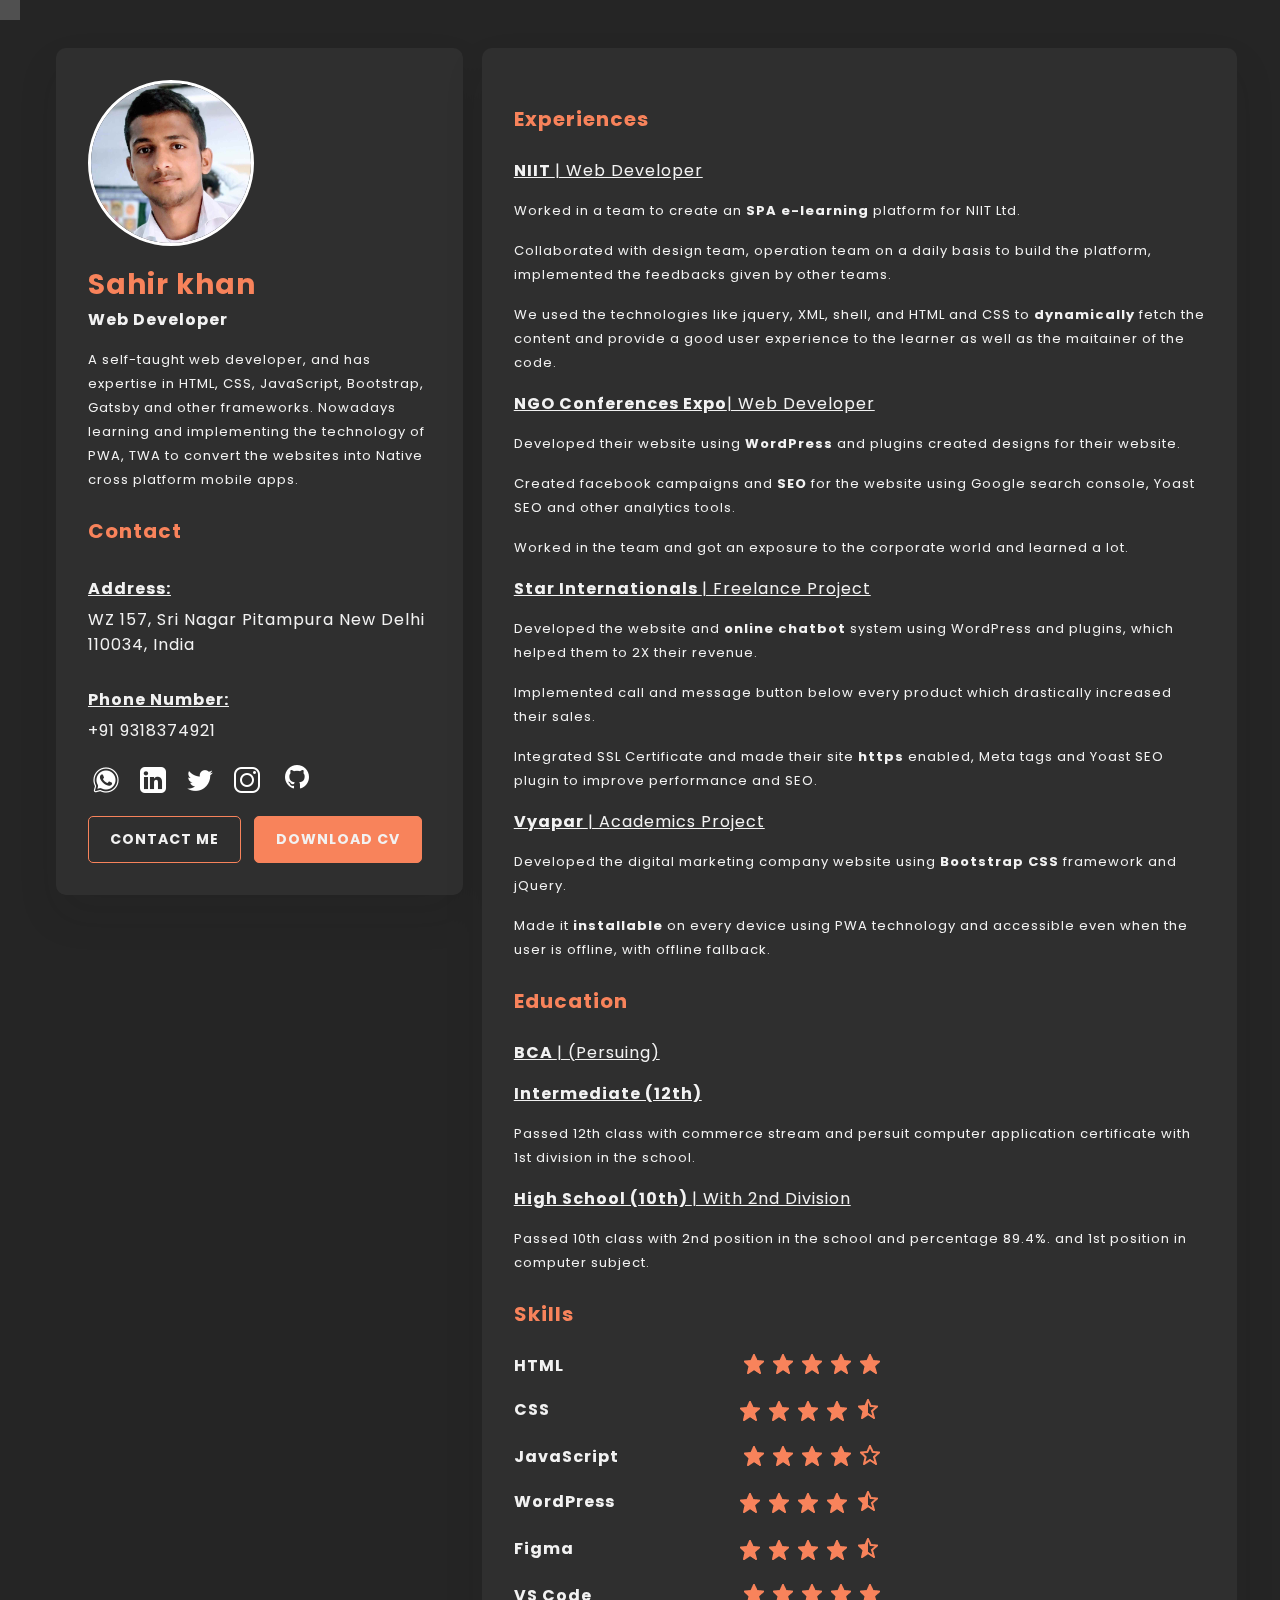
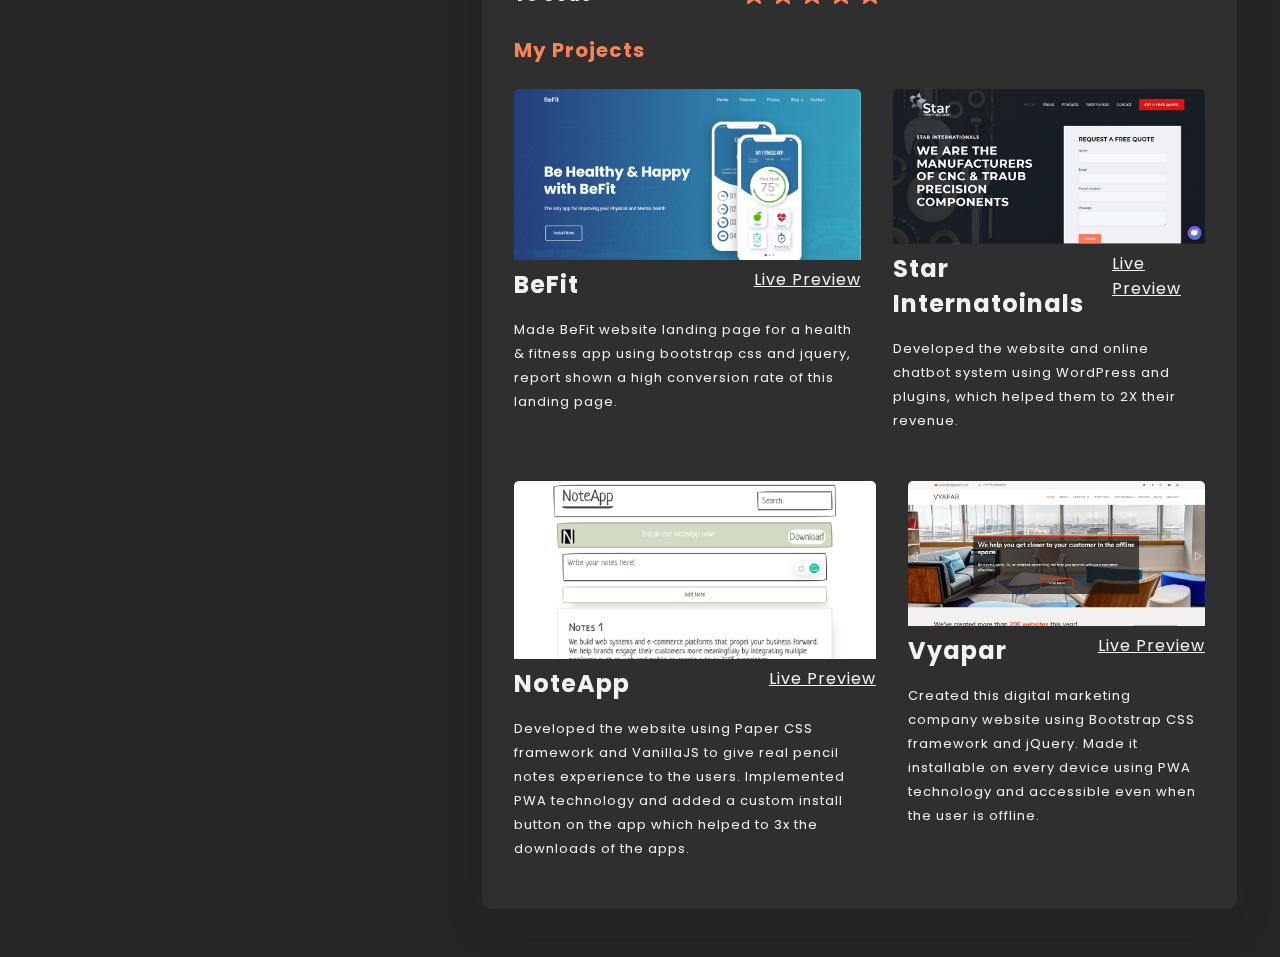
==== index.html @ 6a0be582 "Update index.html" ====
<!DOCTYPE html>
<html lang="en">
  <head>
    <title>Sahir | Portfolio</title>
    <meta
      name="viewport"
      content="width=device-width, height=device-height, initial-scale=1.0, maximum-scale=1.0"
    />
    <meta name="title" content="Sahir khan | Web Developer" />
    <meta
      name="description"
      content="I have experience in developing functional web application using JavaScript/jquery, XML, HTML, CSS. I wish to grow other businesses through my coding and organizational skills."
    />
    <link
      rel="shortcut icon"
      href="./asset/sahir_fdM_icon.ico"
      type="image/x-icon"
    />
    <link
      rel="apple-touch-icon"
      href="./asset/AppIcon.appiconset/180.png"
      type="image/x-icon"
    />

    <link rel="manifest" href="manifest.json"></link>
    <meta name="theme-color" content="#252525">

    

    <!--     <link rel="stylesheet" href="./asset/style.css" /> -->
    <style>
      @import url("https://fonts.googleapis.com/css2?family=Poppins:ital,wght@0,400;0,700;1,200&display=swap");
      * {
        margin: 0;
        padding: 0;
        color: #f2f2f2;
        font-family: "Poppins", sans-serif;
        letter-spacing: 1px;

        /* overflow-x: hidden; */
        /* color: white; */
      }

      @media only screen and (min-width: 1200px) {
        .container {
          width: 1200px;
          margin: auto;
        }
      }

      @media only screen and (max-width: 1000px) {
        .container {
          display: flex !important;
          flex-direction: column;
          padding: 2rem 1rem !important;
        }
        .Position {
          margin-bottom: 1rem;
          display: block;
          width: 100% !important;
          padding: 0px !important;
        }

        .skillIcon {
          margin: 0px !important;
        }

        .projects {
          flex-direction: column !important;
        }
        .card2 {
          margin: 2rem 0rem 0rem 0rem !important;
        }
      }
      @media only screen and (max-width: 500px) {
        .btn {
          width: 100%;
        }
      }

      body {
        background-color: #252525;
      }
      .container {
        display: flex;
        padding: 3rem 2.9rem;
      }
      .rounded-circle {
        width: 10rem;
        border-radius: 50%;
        border: 3px solid white;
      }

      .Box {
        border-radius: 10px;
        padding: 32px;
        background-color: #333333bd;
        box-shadow: 0px 20px 40px rgba(30, 30, 30, 0.1);
      }

      .Position {
        padding: 0rem 0.6rem;
      }

      .firstContianer {
        width: 35%;
      }

      .secondContainer {
        width: 65%;
      }

      .heading {
        font-size: 28px;
        font-weight: 700;
        line-height: 4rem;
        color: #f8835b;
        margin-bottom: -10px;
      }

      .subHead {
        font-size: 16px;
        margin: 30px 0px 6px 0px;
        text-decoration: underline;
      }

      .para {
        font-size: 13px;
        margin: 1rem 0rem;
        line-height: 24px;
      }

      .subHead1 {
        font-size: 20px;
        color: #f8835b;
        margin: 1.5rem 0rem;
      }
      .socialIcons {
        margin: 13px 6px 6px 0px;
        padding: 5px;
        border-radius: 5px;
        transition: background-color 0.15s ease-in-out;
      }
      .socialIcons:hover {
        background-color: #f8835b;
      }
      .btn {
        cursor: pointer;
        padding: 12px 21px 12px 21px;
        background-color: #f8835b;
        border-radius: 5px;
        border: 1px solid #f8835b;
        font-size: 14px;
        font-weight: 700;
        margin-right: 8px;
        /* width: 100%; */
        margin-top: 5px;
        transition: background-color 0.15s ease-in-out;
      }
      .btn:hover {
        background-color: transparent;
      }

      .iconSet {
        text-align: center !important;
        display: flex !important;
        justify-content: space-between !important;
        margin: 16px 0px;
        font-size: 16px;
      }
      .skillIcon {
        margin-right: 20rem;
      }
      .skillIcon img {
        margin-right: 5px;
      }
      .projects {
        display: flex;
      }

      .card img {
        width: 100%;
        border-top-left-radius: 5px;
        border-top-right-radius: 5px;
      }

      .card2 {
        margin: 0rem 0rem 2rem 2rem;
      }

      .card-heading {
        display: flex;
        justify-content: space-between;
      }
      .show-more {
        display: flex;
        justify-content: center;
      }

      /* animation */

      @-webkit-keyframes slide-in-top {
        0% {
          -webkit-transform: translateY(-1000px);
          transform: translateY(-1000px);
          opacity: 0;
        }
        100% {
          -webkit-transform: translateY(0);
          transform: translateY(0);
          opacity: 1;
        }
      }
      @keyframes slide-in-top {
        0% {
          -webkit-transform: translateY(-1000px);
          transform: translateY(-1000px);
          opacity: 0;
        }
        100% {
          -webkit-transform: translateY(0);
          transform: translateY(0);
          opacity: 1;
        }
      }
      .slide-in-top {
        -webkit-animation: slide-in-top 0.8s
          cubic-bezier(0.25, 0.46, 0.45, 0.94) both;
        animation: slide-in-top 2s cubic-bezier(0.25, 0.46, 0.45, 0.94) both;
      }

      @-webkit-keyframes slide-in-bottom {
        0% {
          -webkit-transform: translateY(1000px);
          transform: translateY(1000px);
          opacity: 0;
        }
        100% {
          -webkit-transform: translateY(0);
          transform: translateY(0);
          opacity: 1;
        }
      }
      @keyframes slide-in-bottom {
        0% {
          -webkit-transform: translateY(1000px);
          transform: translateY(1000px);
          opacity: 0;
        }
        100% {
          -webkit-transform: translateY(0);
          transform: translateY(0);
          opacity: 1;
        }
      }

      .slide-in-bottom {
        -webkit-animation: slide-in-bottom 0.8s
          cubic-bezier(0.25, 0.46, 0.45, 0.94) both;
        animation: slide-in-bottom 2s cubic-bezier(0.25, 0.46, 0.45, 0.94)
          both;
      }


      /* background animation  */
      @keyframes animate {
    0%{
        transform: translateY(0) rotate(0deg);
        opacity: 1;
        border-radius: 0;
    }
    100%{
        transform: translateY(-1000px) rotate(720deg);
        opacity: 0;
        border-radius: 50%;
    }
}

.background {
    position: fixed;
    width: 100vw;
    height: 100vh;
    top: 0;
    left: 0;
    margin: 0;
    padding: 0;
    background: #252525;
    overflow: hidden;
    z-index: -1;
}
.background li {
    position: absolute;
    display: block;
    list-style: none;
    width: 20px;
    height: 20px;
    background: rgba(255, 255, 255, 0.2);
    animation: animate 18s linear infinite;
}




.background li:nth-child(0) {
    left: 23%;
    width: 216px;
    height: 216px;
    bottom: -216px;
    animation-delay: 1s;
}
.background li:nth-child(1) {
    left: 54%;
    width: 234px;
    height: 234px;
    bottom: -234px;
    animation-delay: 2s;
}
.background li:nth-child(2) {
    left: 75%;
    width: 248px;
    height: 248px;
    bottom: -248px;
    animation-delay: 6s;
}
.background li:nth-child(3) {
    left: 52%;
    width: 239px;
    height: 239px;
    bottom: -239px;
    animation-delay: 14s;
}
.background li:nth-child(4) {
    left: 22%;
    width: 259px;
    height: 259px;
    bottom: -259px;
    animation-delay: 19s;
}
.background li:nth-child(5) {
    left: 73%;
    width: 212px;
    height: 212px;
    bottom: -212px;
    animation-delay: 2s;
}
.background li:nth-child(6) {
    left: 34%;
    width: 218px;
    height: 218px;
    bottom: -218px;
    animation-delay: 15s;
}
.background li:nth-child(7) {
    left: 56%;
    width: 217px;
    height: 217px;
    bottom: -217px;
    animation-delay: 5s;
}
    </style>
  </head>
  <body>
    <div class="container">
      <div class="slide-in-top firstContianer Position">
        <div class="firstBox Box">
          <img alt="image" class="rounded-circle" src="./asset/sahir.jpg" />
          <h1 class="heading">Sahir khan</h1>
          <h3 style="margin-top: 0; text-decoration: none;" class="subHead">Web Developer</h3>
          <p class="para">
            A self-taught web developer, and has expertise in HTML, CSS,
            JavaScript, Bootstrap, Gatsby and other frameworks. Nowadays
            learning and implementing the technology of PWA, TWA to convert the
            websites into Native cross platform mobile apps.
          </p>
          <h2 class="subHead1">Contact</h2>
          <h3 class="subHead">Address:</h3>

          <p>WZ 157, Sri Nagar Pitampura New Delhi 110034, India</p>
          <h3 class="subHead">Phone Number:</h3>
          <p>+91 9318374921</p>
          <a rel="noopener" href="https://wa.me/+919318374921"
            ><img
              class="socialIcons"
              src="./asset/icons/whatsapp.png"
              alt="whatsapp"
          /></a>
          <a
            rel="noopener"
            target="_blank"
            href="https://www.linkedin.com/in/sahir-khan-8b38aa193/"
            ><img
              class="socialIcons"
              src="./asset/icons/linkedin.png"
              alt="linkedin"
          /></a>
          <a
            rel="noopener"
            target="_blank"
            href="https://twitter.com/sahirskd321"
            ><img
              class="socialIcons"
              src="./asset/icons/twitter.png"
              alt="twitter"
          /></a>
          <a
            rel="noopener"
            target="_blank"
            href="https://www.instagram.com/sahirskd/"
            ><img
              class="socialIcons"
              src="./asset/icons/instagram.png"
              alt="instagram"
          /></a>
          <a rel="noopener" target="_blank" href="https://github.com/sahirskd"
            ><img
              class="socialIcons"
              src="./asset/icons/github (1).png"
              alt="github"
          /></a>

          <div class="buttons">
            <a href="tel:+919318374921"
              ><button style="background-color: transparent" class="btn">
                CONTACT ME
              </button></a
            >
            <a target="_blank" href="./asset/resume.html"
              ><button class="btn">DOWNLOAD CV</button></a
            >
          </div>
        </div>
      </div>

      <div class="slide-in-bottom secondContainer Position">
        <div class="secondBox Box">
          <h2 class="subHead1">Experiences</h2>
          <span class="subHead"><b>NIIT </b>| Web Developer</span>
          <p class="para">
            Worked in a team to create an <b> SPA e-learning</b>
            platform for NIIT Ltd.
          </p>
          <p class="para">
            Collaborated with design team, operation team on a daily basis to
            build the platform, implemented the feedbacks given by other teams.
          </p>
          <p class="para">
            We used the technologies like jquery, XML, shell, and HTML and CSS
            to <b>dynamically</b> fetch the content and provide a good user
            experience to the learner as well as the maitainer of the code.
          </p>
          <span class="subHead"
            ><b>NGO Conferences Expo</b>| Web Developer</span
          >
          <p class="para">
            Developed their website using <b>WordPress</b> and plugins created
            designs for their website.
          </p>
          <p class="para">
            Created facebook campaigns and <b>SEO</b> for the website using
            Google search console, Yoast SEO and other analytics tools.
          </p>
          <p class="para">
            Worked in the team and got an exposure to the corporate world and
            learned a lot.
          </p>
          <span class="subHead"
            ><b>Star Internationals </b>| Freelance Project</span
          >
          <p class="para">
            Developed the website and <b>online chatbot</b> system using
            WordPress and plugins, which helped them to 2X their revenue.
          </p>
          <p class="para">
            Implemented call and message button below every product which
            drastically increased their sales.
          </p>
          <p class="para">
            Integrated SSL Certificate and made their site
            <b>https</b> enabled, Meta tags and Yoast SEO plugin to improve
            performance and SEO.
          </p>
          <span class="subHead"><b>Vyapar </b>| Academics Project</span>
          <p class="para">
            Developed the digital marketing company website using
            <b>Bootstrap CSS</b> framework and jQuery.
          </p>
          <p class="para">
            Made it <b>installable</b> on every device using PWA technology and
            accessible even when the user is offline, with offline fallback.
          </p>
          <h2 class="subHead1">Education</h2>
          <span class="subHead"><b>BCA </b>| (Persuing)</span>
          <p class="para"></p>
          <span class="subHead"><b>Intermediate (12th) </b></span>
          <p class="para">
            Passed 12th class with commerce stream and persuit computer
            application certificate with 1st division in the school.
          </p>
          <span class="subHead"
            ><b>High School (10th) </b>| With 2nd Division</span
          >
          <p class="para">
            Passed 10th class with 2nd position in the school and percentage
            89.4%. and 1st position in computer subject.
          </p>
          <h2 class="subHead1">Skills</h2>
          <h3 class="iconSet">
            HTML
            <div class="skillIcon">
              <img src="./asset/bx_bxs-star-half 1.png" alt="" />
              <img src="./asset/bx_bxs-star-half 1.png" alt="" />
              <img src="./asset/bx_bxs-star-half 1.png" alt="" />
              <img src="./asset/bx_bxs-star-half 1.png" alt="" />
              <img src="./asset/bx_bxs-star-half 1.png" alt="" />
            </div>
          </h3>
          <h3 class="iconSet">
            CSS
            <div class="skillIcon">
              <img src="./asset/bx_bxs-star-half 1.png" alt="" />
              <img src="./asset/bx_bxs-star-half 1.png" alt="" />
              <img src="./asset/bx_bxs-star-half 1.png" alt="" />
              <img src="./asset/bx_bxs-star-half 1.png" alt="" />
              <img src="./asset/bx_bxs-star-half.png" alt="" />
            </div>
          </h3>
          <h3 class="iconSet">
            JavaScript
            <div class="skillIcon">
              <img src="./asset/bx_bxs-star-half 1.png" alt="" />
              <img src="./asset/bx_bxs-star-half 1.png" alt="" />
              <img src="./asset/bx_bxs-star-half 1.png" alt="" />
              <img src="./asset/bx_bxs-star-half 1.png" alt="" />
              <img src="./asset/bx_bxs-star-half 2.png" alt="" />
            </div>
          </h3>
          <h3 class="iconSet">
            WordPress
            <div class="skillIcon">
              <img src="./asset/bx_bxs-star-half 1.png" alt="" />
              <img src="./asset/bx_bxs-star-half 1.png" alt="" />
              <img src="./asset/bx_bxs-star-half 1.png" alt="" />
              <img src="./asset/bx_bxs-star-half 1.png" alt="" />
              <img src="./asset/bx_bxs-star-half.png" alt="" />
            </div>
          </h3>
          <h3 class="iconSet">
            Figma
            <div class="skillIcon">
              <img src="./asset/bx_bxs-star-half 1.png" alt="" />
              <img src="./asset/bx_bxs-star-half 1.png" alt="" />
              <img src="./asset/bx_bxs-star-half 1.png" alt="" />
              <img src="./asset/bx_bxs-star-half 1.png" alt="" />
              <img src="./asset/bx_bxs-star-half.png" alt="" />
            </div>
          </h3>
          <h3 class="iconSet">
            VS Code
            <div class="skillIcon">
              <img src="./asset/bx_bxs-star-half 1.png" alt="" />
              <img src="./asset/bx_bxs-star-half 1.png" alt="" />
              <img src="./asset/bx_bxs-star-half 1.png" alt="" />
              <img src="./asset/bx_bxs-star-half 1.png" alt="" />
              <img src="./asset/bx_bxs-star-half 1.png" alt="" />
            </div>
          </h3>
          <!-- div for the projects section -->
          <div class="projects-heading">
            <h2 class="subHead1">My Projects</h2>
          </div>
          <div class="projects">
            <div class="card">
              <img src="./asset/Screenshot (12).png" alt="" />
              <div class="card-heading">
                <h2>BeFit</h2>
                <a
                  href="https://if6qh3stu0ojvrj82mpxow-on.drv.tw/www.sahirskd.cf/Befit/"
                  >Live Preview</a
                >
              </div>
              <p class="para">
                Made BeFit website landing page for a health & fitness app using
                bootstrap css and jquery, report shown a high conversion rate of
                this landing page.
              </p>
            </div>
            <div class="card card2">
              <img src="./asset/Screenshot (13).png" alt="" />
              <div class="card-heading">
                <h2>Star Internatoinals</h2>
                <a href="https://starinternationals.in/">Live Preview</a>
              </div>
              <p class="para">
                Developed the website and online chatbot system using WordPress
                and plugins, which helped them to 2X their revenue.
              </p>
            </div>
          </div>

          <div class="projects">
            <div class="card">
              <img src="./asset/Screenshot (14).png" alt="" />
              <div class="card-heading">
                <h2>NoteApp</h2>
                <a href="https://sahirskd1.netlify.app/">Live Preview</a>
              </div>
              <p class="para">
                Developed the website using Paper CSS framework and VanillaJS to
                give real pencil notes experience to the users. Implemented PWA
                technology and added a custom install button on the app which
                helped to 3x the downloads of the apps.
              </p>
            </div>
            <div class="card card2">
              <img src="./asset/Screenshot (11).png" alt="" />
              <div class="card-heading">
                <h2>Vyapar</h2>
                <a href="https://vyapar.netlify.app/">Live Preview</a>
              </div>
              <p class="para">
                Created this digital marketing company website using Bootstrap
                CSS framework and jQuery. Made it installable on every device
                using PWA technology and accessible even when the user is
                offline.
              </p>
            </div>
          </div>
          <!-- <div class="show-more">
            <a href="./asset/resume.html"
              ><button
                style="background-color: transparent; padding: 12px 41px"
                class="btn"
              >
                VIEW MORE
              </button></a
            >
          </div> -->
          <!-- div for the projects section -->
        </div>
      </div>
    </div>

    <ul class="background">
      <li></li>
      <li></li>
      <li></li>
      <li></li>
      <li></li>
      <li></li>
      <li></li>
      <li></li>
   </ul>

    <script>
      
if ("serviceWorker" in navigator) {
    window.addEventListener("load", function() {
      navigator.serviceWorker
        .register("./sw.js")
        .then(res => console.log("service worker registered"))
        .catch(err => console.log("service worker not registered", err))
    })
  }
    </script>
  </body>
</html>
---- asset/style.css ----
@import url("https://fonts.googleapis.com/css2?family=Poppins:ital,wght@0,400;0,700;1,200&display=swap");
* {
  margin: 0;
  padding: 0;
  color: #f2f2f2;
  font-family: "Poppins", sans-serif;
  letter-spacing: 1px;

  /* overflow-x: hidden; */
  /* color: white; */
}

@media only screen and (min-width: 1200px) {
  .container {
    width: 1200px;
    margin: auto;
  }
}

@media only screen and (max-width: 1000px) {
  .container {
    display: flex !important;
    flex-direction: column;
    padding: 2rem 1rem !important;
  }
  .Position {
    margin-bottom: 1rem;
    display: block;
    width: 100% !important;
    padding: 0px !important;
  }

  .skillIcon {
    margin: 0px !important;
  }

  .projects {
    flex-direction: column !important;
  }
  .card2 {
    margin: 2rem 0rem 0rem 0rem !important;
  }
}
@media only screen and (max-width: 500px) {
  .btn {
    width: 100%;
  }
}

body {
  background-color: #252525;
}
.container {
  display: flex;
  padding: 3rem 2.9rem;
}
.rounded-circle {
  width: 10rem;
  border-radius: 50%;
}

.Box {
  border-radius: 10px;
  padding: 32px;
  background-color: #333333;
  box-shadow: 0px 20px 40px rgba(30, 30, 30, 0.1);
}

.Position {
  padding: 0rem 0.6rem;
}

.firstContianer {
  width: 35%;
}

.secondContainer {
  width: 65%;
}

.heading {
  font-size: 28px;
  font-weight: 700;
  line-height: 4rem;
  color: #f8835b;
  margin-bottom: -10px;
}

.subHead {
  font-size: 16px;
  margin: 30px 0px 6px 0px;
}

.para {
  font-size: 12px;
  margin: 1rem 0rem;
  line-height: 24px;
}

.subHead1 {
  font-size: 20px;
  color: #f8835b;
  margin: 1.5rem 0rem;
}
.socialIcons {
  margin: 13px 8px 5px 0px;
  padding: 6px;
  border-radius: 5px;
  transition: background-color 0.15s ease-in-out;
}
.socialIcons:hover {
  background-color: #f8835b;
}
.btn {
  cursor: pointer;
  padding: 12px 21px 12px 21px;
  background-color: #f8835b;
  border-radius: 5px;
  border: 1px solid #f8835b;
  font-size: 14px;
  font-weight: 700;
  margin-right: 8px;
  /* width: 100%; */
  margin-top: 5px;
  transition: background-color 0.15s ease-in-out;
}
.btn:hover {
  background-color: transparent;
}

.iconSet {
  text-align: center !important;
  display: flex !important;
  justify-content: space-between !important;
  margin: 16px 0px;
  font-size: 16px;
}
.skillIcon {
  margin-right: 20rem;
}
.skillIcon img {
  margin-right: 5px;
}
.projects {
  display: flex;
}

.card img {
  width: 100%;
  border-top-left-radius: 5px;
  border-top-right-radius: 5px;
}

.card2 {
  margin: 0rem 0rem 2rem 2rem;
}

.card-heading {
  display: flex;
  justify-content: space-between;
}
.show-more {
  display: flex;
  justify-content: center;
}
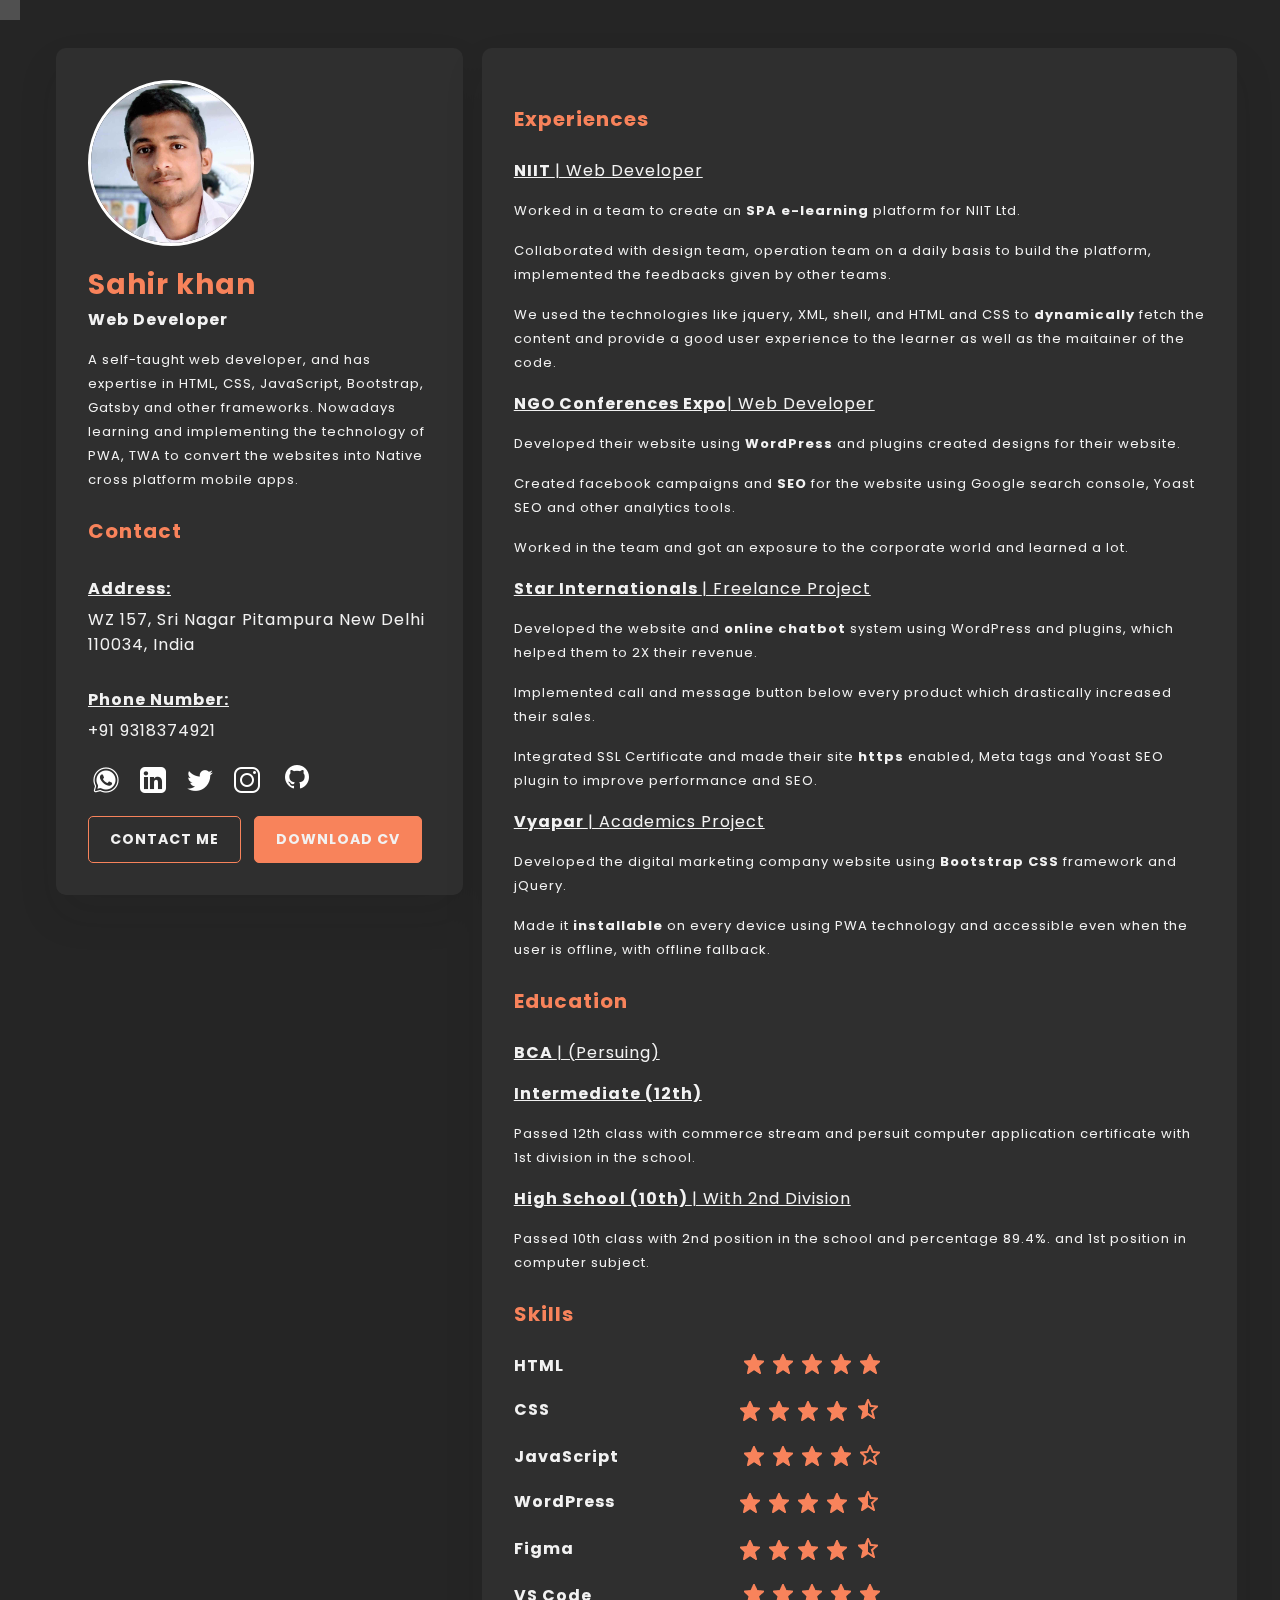
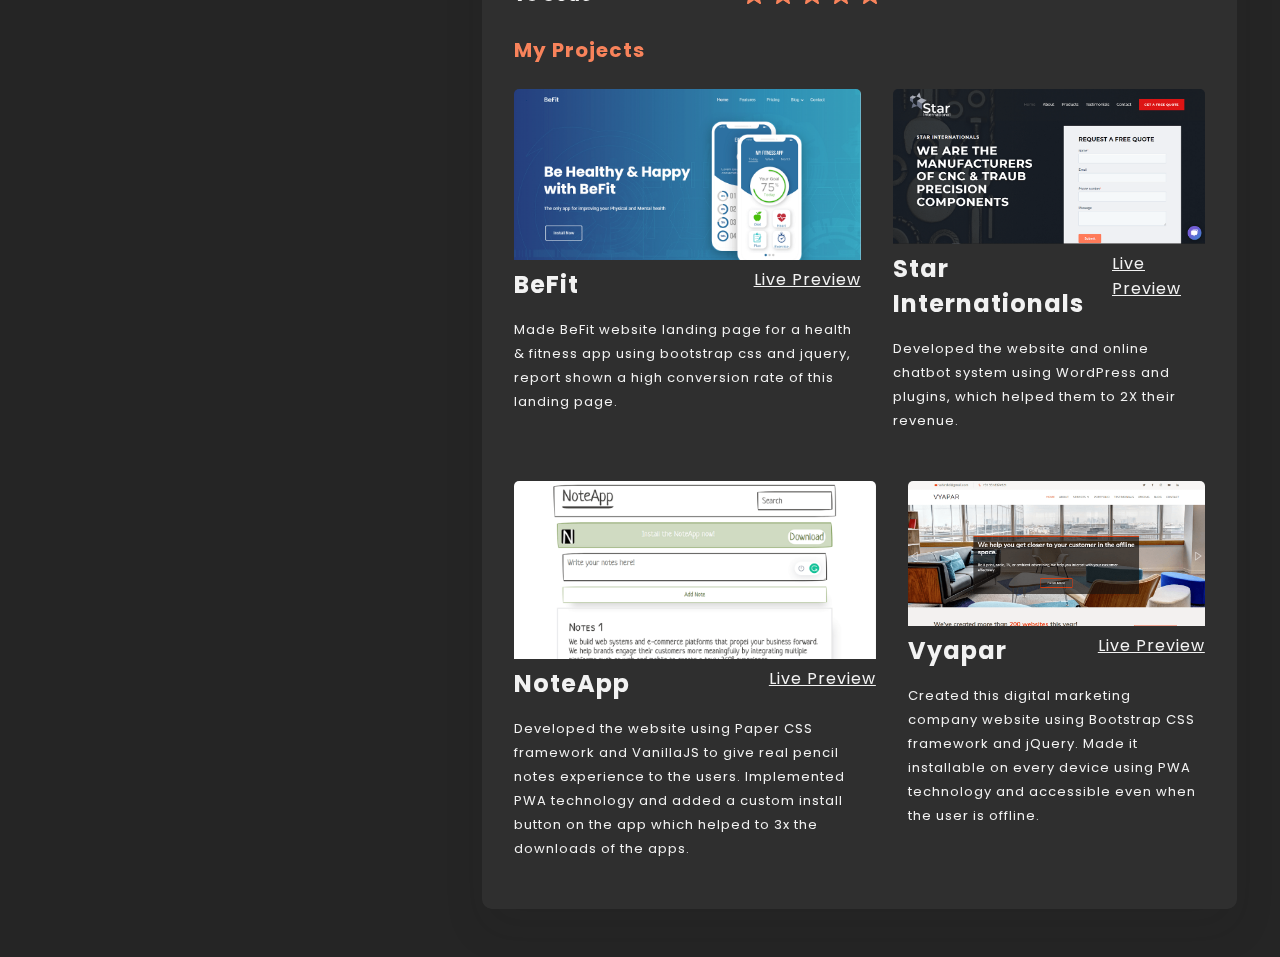
==== commit 05bde570: "Update index.html" ====
--- a/index.html
+++ b/index.html
@@ -587,7 +587,7 @@
             <div class="card card2">
               <img src="./asset/Screenshot (13).png" alt="" />
               <div class="card-heading">
-                <h2>Star Internatoinals</h2>
+                <h2>Star Internationals</h2>
                 <a href="https://starinternationals.in/">Live Preview</a>
               </div>
               <p class="para">
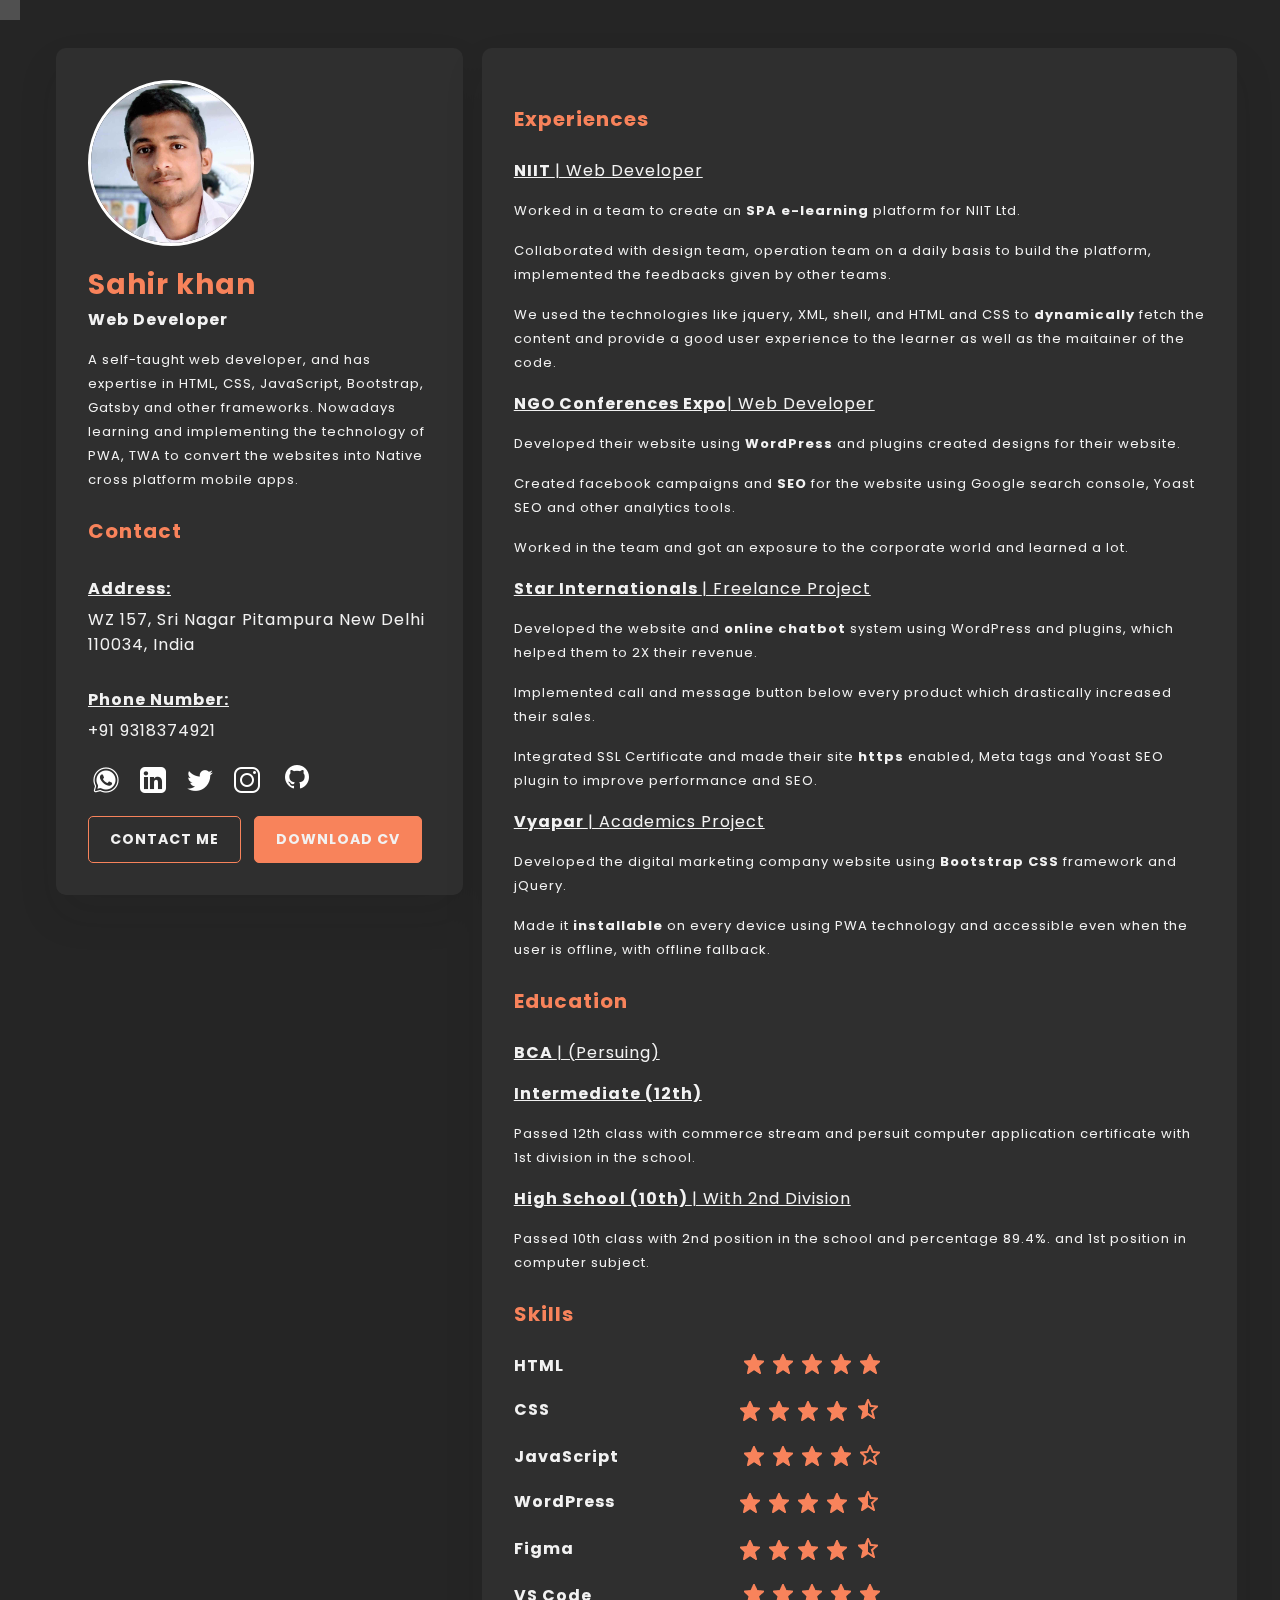
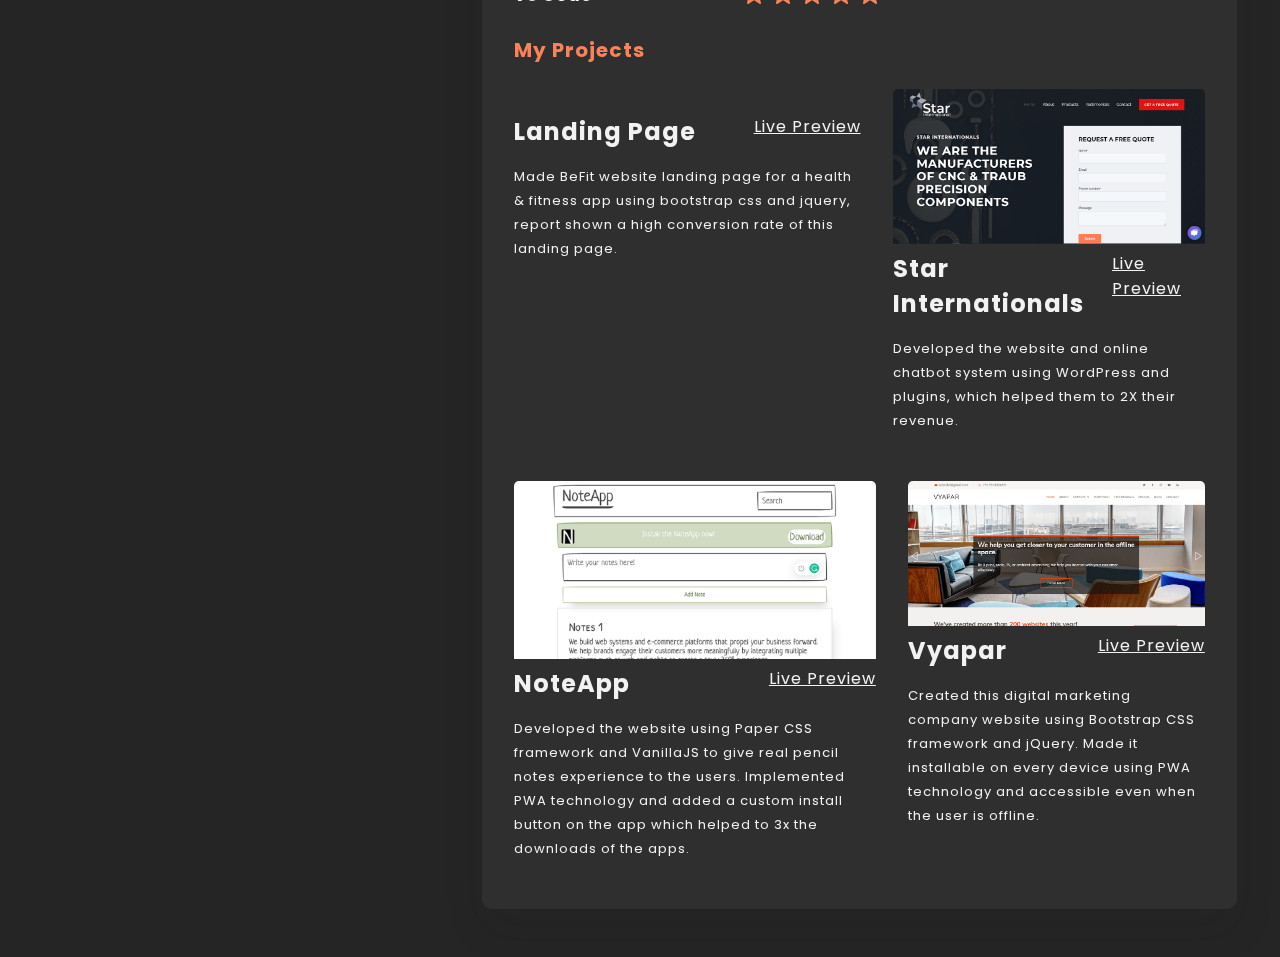
==== commit 42a7f4be: "Update index.html" ====
--- a/index.html
+++ b/index.html
@@ -570,11 +570,11 @@
           </div>
           <div class="projects">
             <div class="card">
-              <img src="./asset/Screenshot (12).png" alt="" />
+              <img src="./asset/Screenshot (45).jpg" alt="" />
               <div class="card-heading">
-                <h2>BeFit</h2>
+                <h2>Landing Page</h2>
                 <a
-                  href="https://if6qh3stu0ojvrj82mpxow-on.drv.tw/www.sahirskd.cf/Befit/"
+                  href="https://sahirskd.github.io/Landing-page/index.html"
                   >Live Preview</a
                 >
               </div>
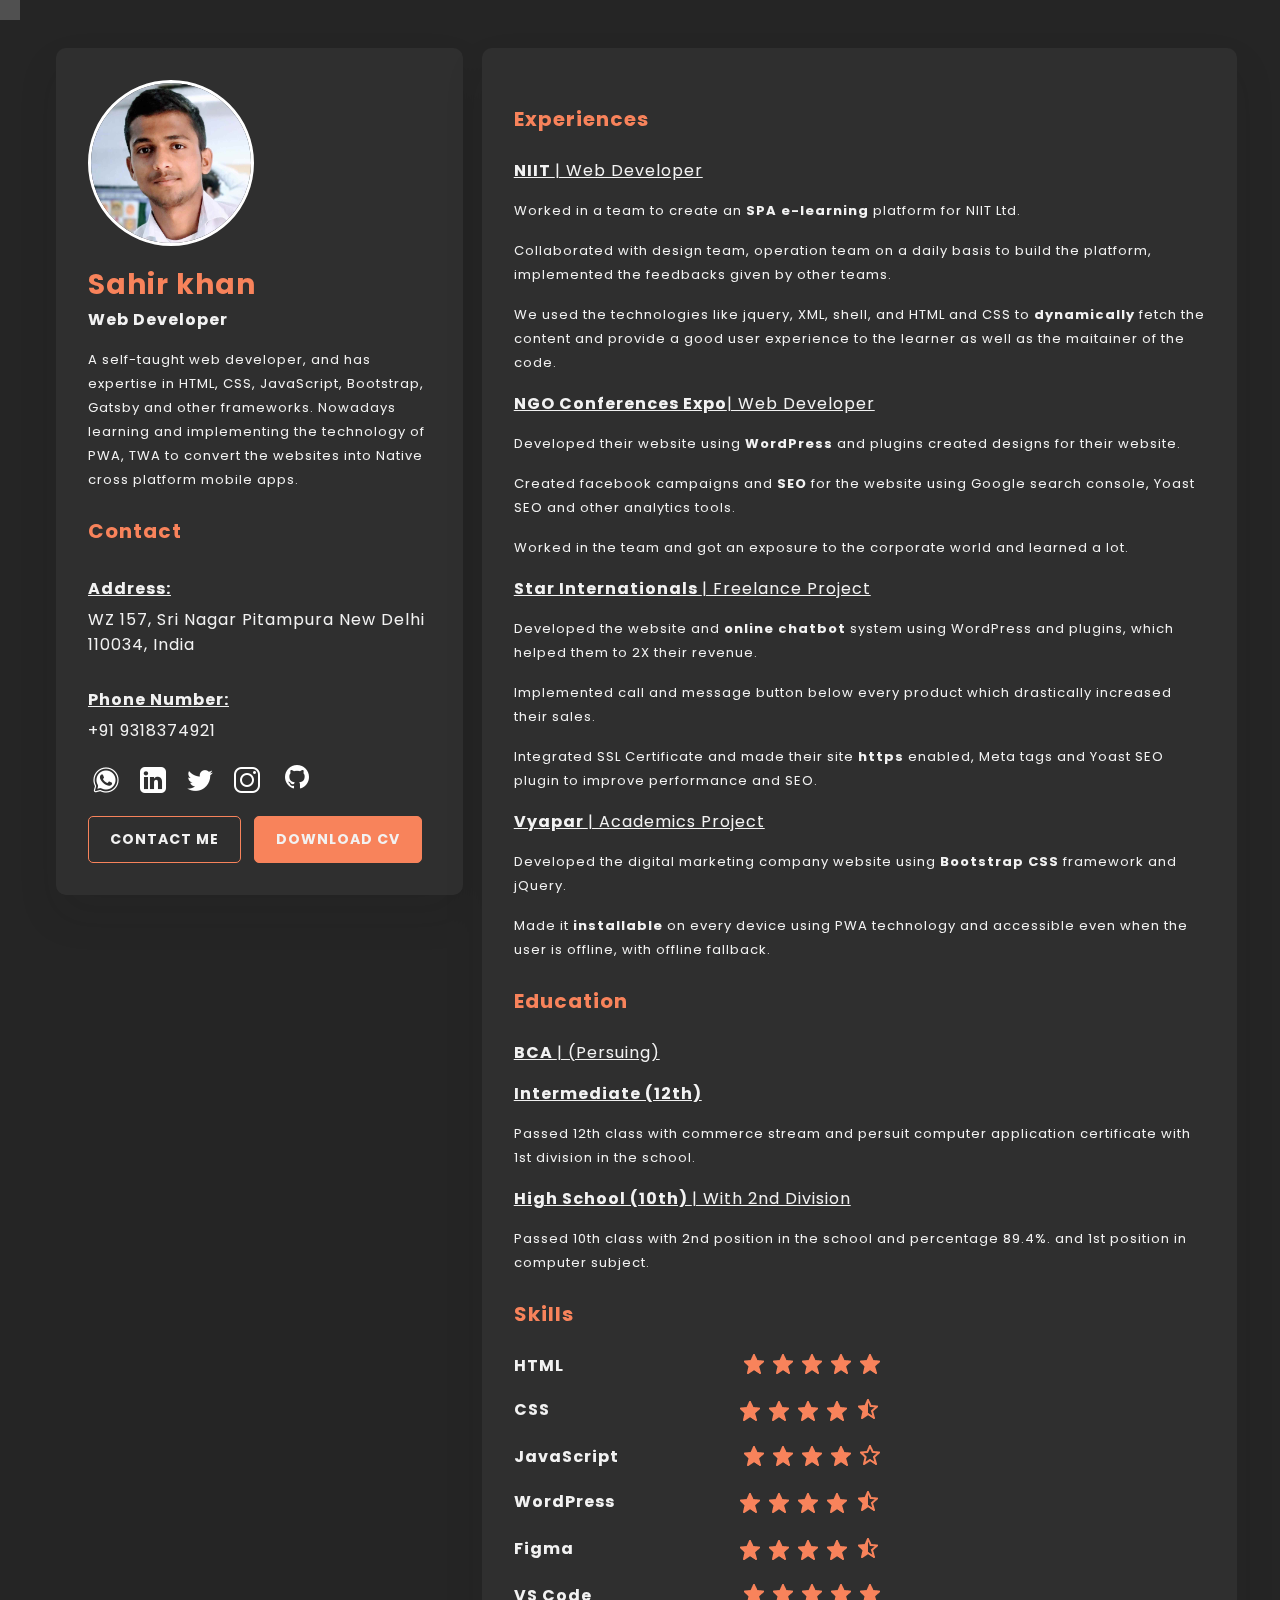
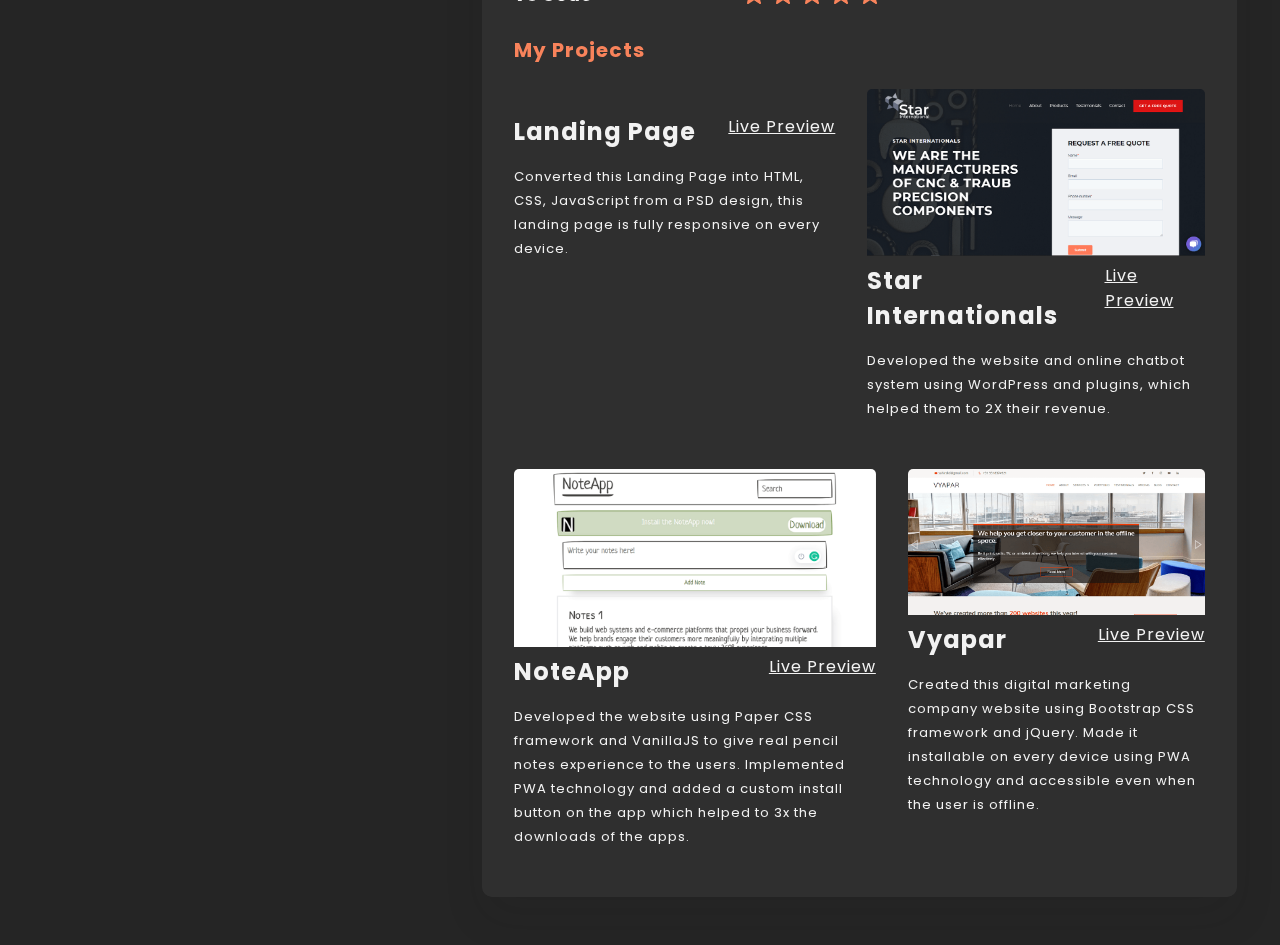
==== commit 65788db3: "Update index.html" ====
--- a/index.html
+++ b/index.html
@@ -579,9 +579,8 @@
                 >
               </div>
               <p class="para">
-                Made BeFit website landing page for a health & fitness app using
-                bootstrap css and jquery, report shown a high conversion rate of
-                this landing page.
+                Converted this Landing Page into HTML, CSS, JavaScript from a PSD design, this landing page
+                is fully responsive on every device.
               </p>
             </div>
             <div class="card card2">
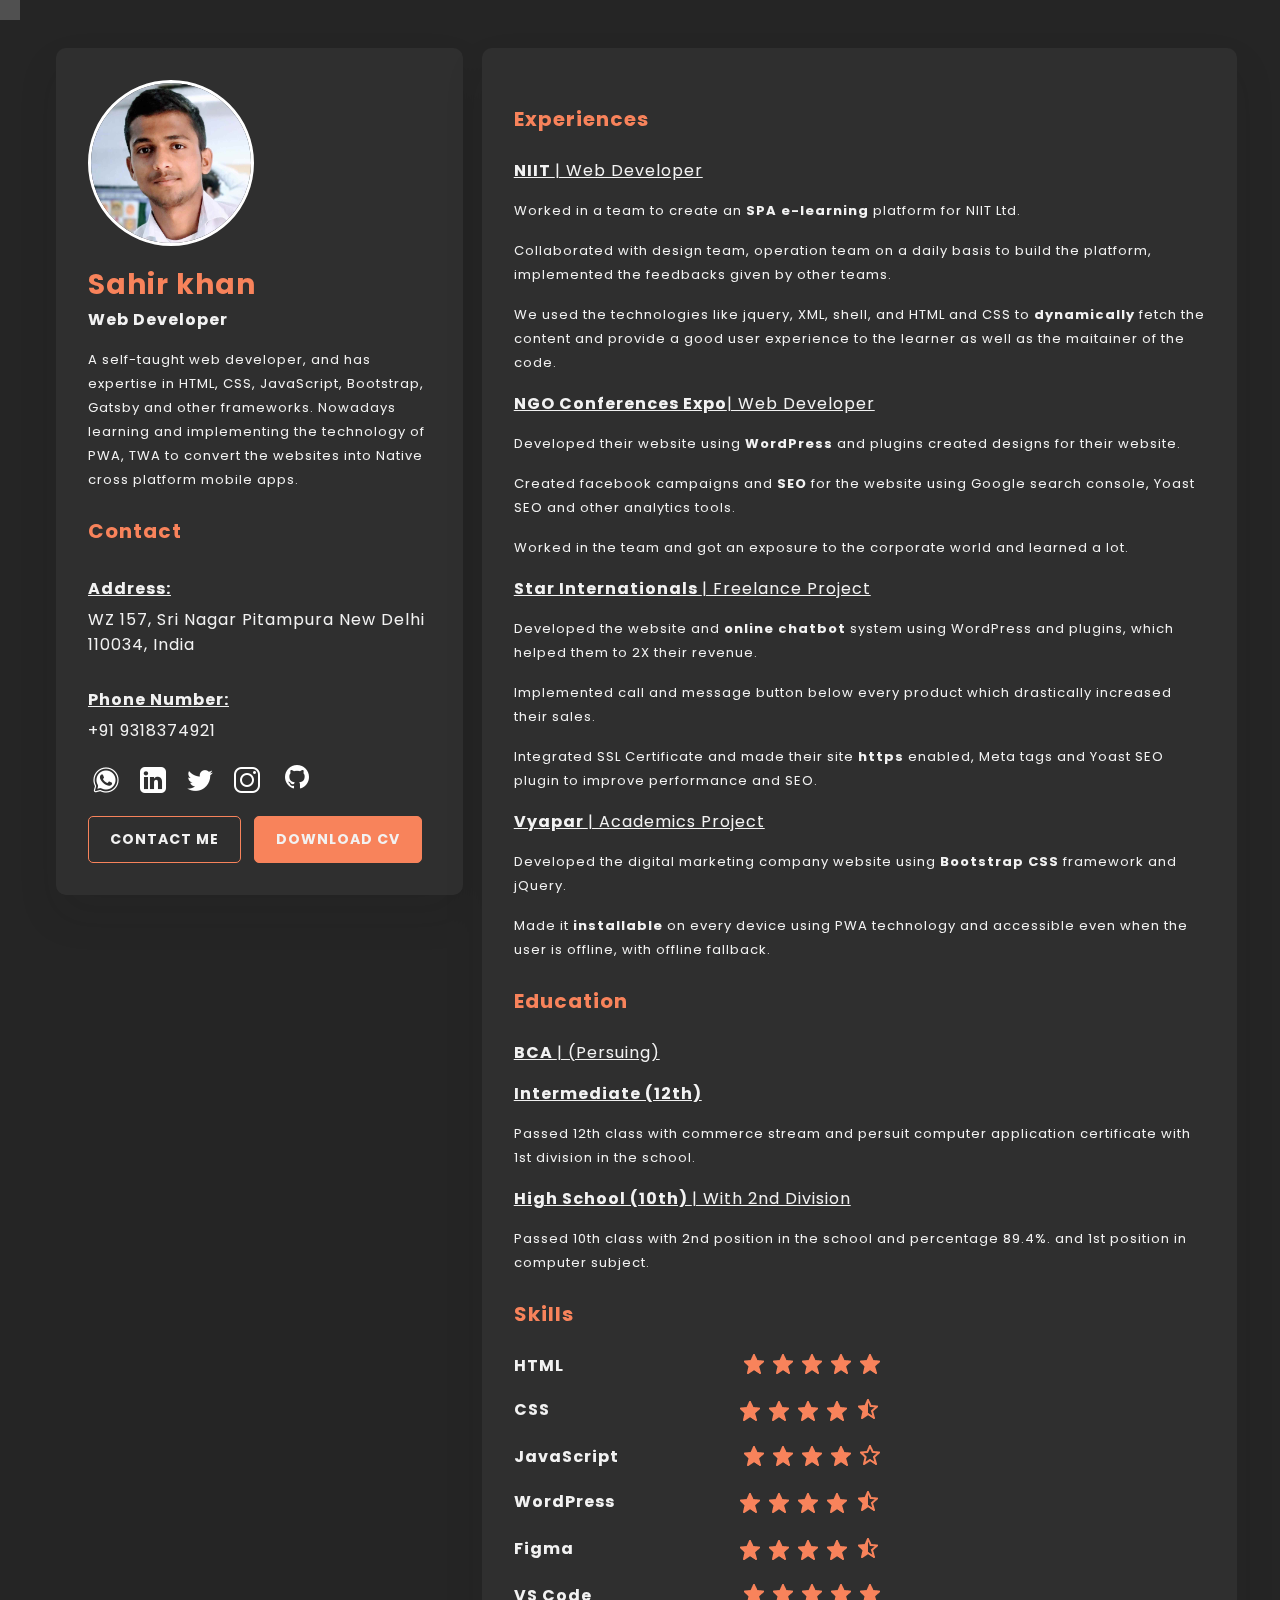
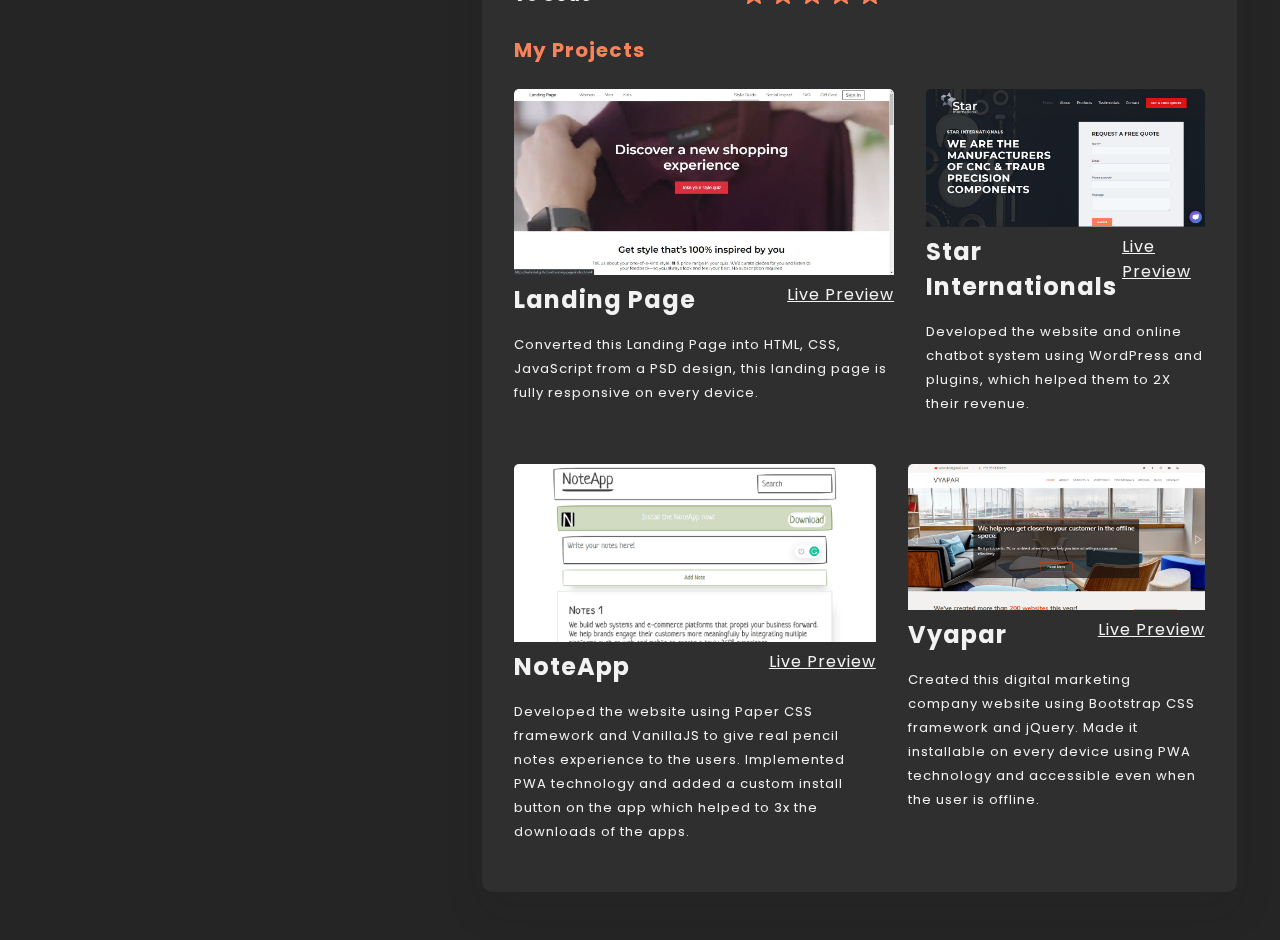
==== commit a81ad697: "Update index.html" ====
--- a/index.html
+++ b/index.html
@@ -424,7 +424,7 @@
                 CONTACT ME
               </button></a
             >
-            <a target="_blank" href="./asset/resume.html"
+            <a target="_blank" href="./asset/Sahir_Resume.pdf"
               ><button class="btn">DOWNLOAD CV</button></a
             >
           </div>
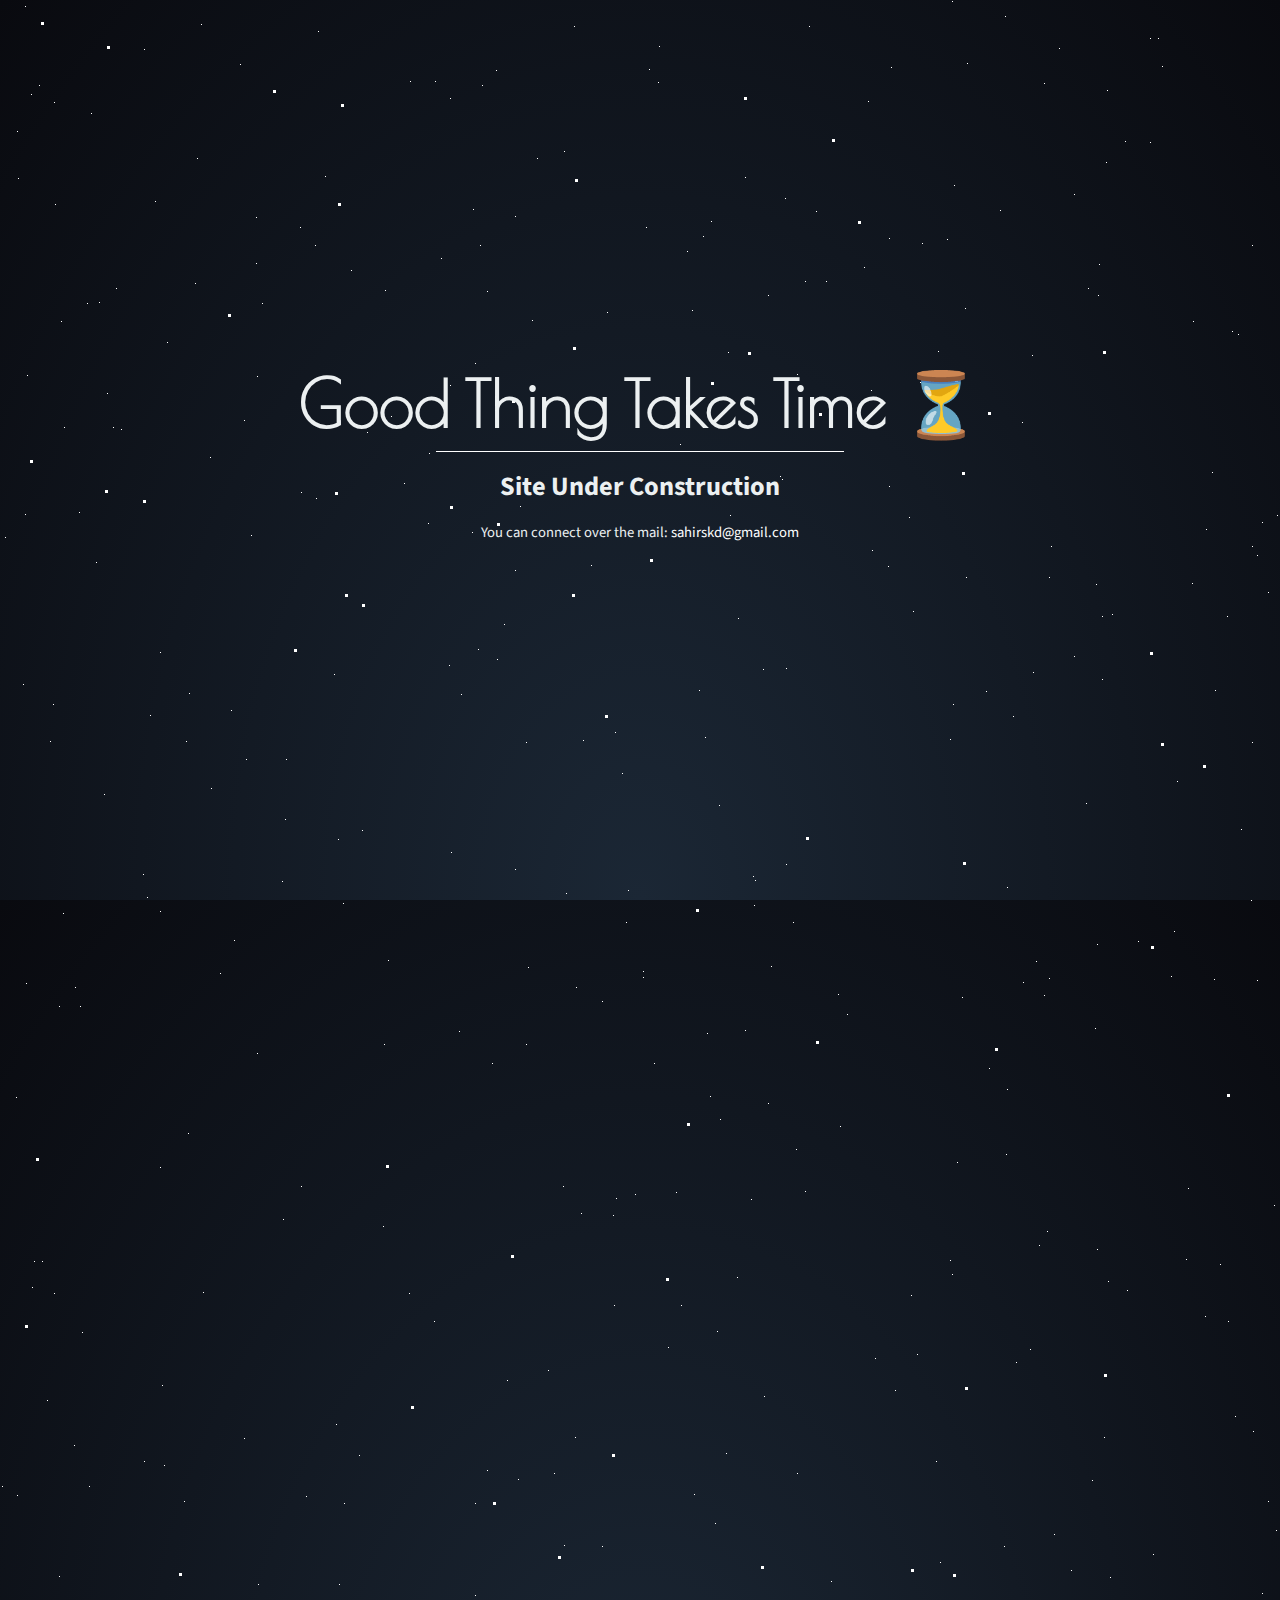
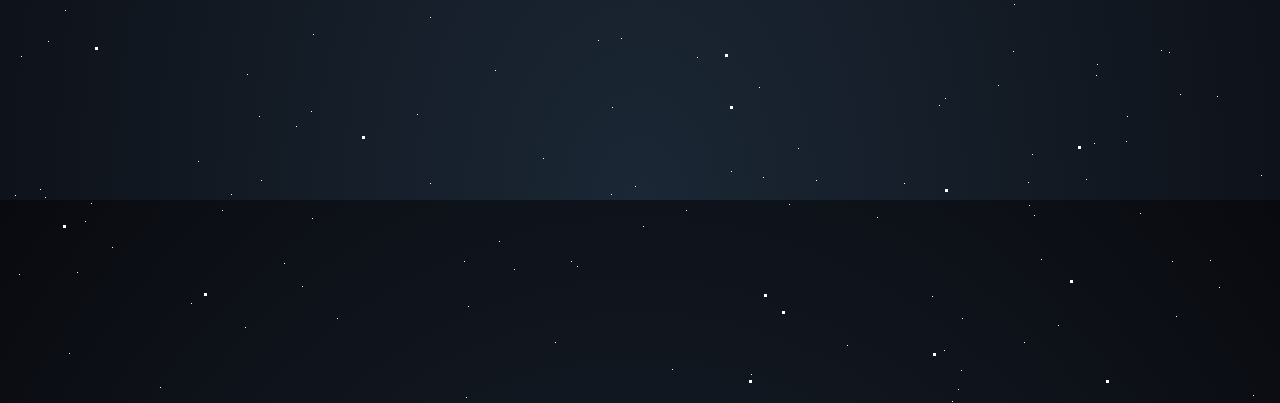
==== commit 23be6bec: "under construction page" ====
--- a/index.html
+++ b/index.html
@@ -1,665 +1,150 @@
 <!DOCTYPE html>
 <html lang="en">
-  <head>
-    <title>Sahir | Portfolio</title>
-    <meta
-      name="viewport"
-      content="width=device-width, height=device-height, initial-scale=1.0, maximum-scale=1.0"
-    />
-    <meta name="title" content="Sahir khan | Web Developer" />
-    <meta
-      name="description"
-      content="I have experience in developing functional web application using JavaScript/jquery, XML, HTML, CSS. I wish to grow other businesses through my coding and organizational skills."
-    />
-    <link
-      rel="shortcut icon"
-      href="./asset/sahir_fdM_icon.ico"
-      type="image/x-icon"
-    />
-    <link
-      rel="apple-touch-icon"
-      href="./asset/AppIcon.appiconset/180.png"
-      type="image/x-icon"
-    />
 
-    <link rel="manifest" href="manifest.json"></link>
-    <meta name="theme-color" content="#252525">
+<head>
+    <meta charset="UTF-8">
+    <meta http-equiv="X-UA-Compatible" content="IE=edge">
+    <meta name="viewport" content="width=device-width, initial-scale=1.0">
+    <title>Sahir.in | Site Under Construction</title>
+    <style>
+        @import url('https://fonts.googleapis.com/css?family=Poiret+One|Source+Sans+Pro');
 
-    
-
-    <!--     <link rel="stylesheet" href="./asset/style.css" /> -->
-    <style>
-      @import url("https://fonts.googleapis.com/css2?family=Poppins:ital,wght@0,400;0,700;1,200&display=swap");
-      * {
-        margin: 0;
-        padding: 0;
-        color: #f2f2f2;
-        font-family: "Poppins", sans-serif;
-        letter-spacing: 1px;
-
-        /* overflow-x: hidden; */
-        /* color: white; */
-      }
-
-      @media only screen and (min-width: 1200px) {
-        .container {
-          width: 1200px;
-          margin: auto;
-        }
-      }
-
-      @media only screen and (max-width: 1000px) {
-        .container {
-          display: flex !important;
-          flex-direction: column;
-          padding: 2rem 1rem !important;
-        }
-        .Position {
-          margin-bottom: 1rem;
-          display: block;
-          width: 100% !important;
-          padding: 0px !important;
+        * {
+            padding: 0;
+            margin: 0;
+            box-sizing: border-box;
         }
 
-        .skillIcon {
-          margin: 0px !important;
+        html,
+        body {
+            height: 100%;
         }
 
-        .projects {
-          flex-direction: column !important;
+        body {
+            font-size: 110%;
+            color: #ecf0f1;
+            font-family: 'Source Sans Pro', sans-serif;
+            background: radial-gradient(ellipse at bottom, #1b2735 0%, #090a0f 100%);
+            width: 100%;
+            position: absolute;
+            top: 0;
+            left: 0;
+            overflow: hidden;
         }
-        .card2 {
-          margin: 2rem 0rem 0rem 0rem !important;
+
+        .main {
+            position: absolute;
+            height: 100%;
+            width: 100%;
+            display: flex;
+            justify-content: center;
+            align-items: center;
         }
-      }
-      @media only screen and (max-width: 500px) {
-        .btn {
-          width: 100%;
+
+        .contact {
+            display: flex;
+            flex-direction: column;
+            justify-content: center;
+            align-items: center;
         }
-      }
 
-      body {
-        background-color: #252525;
-      }
-      .container {
-        display: flex;
-        padding: 3rem 2.9rem;
-      }
-      .rounded-circle {
-        width: 10rem;
-        border-radius: 50%;
-        border: 3px solid white;
-      }
+        .title {
+            font-family: 'Poiret One', cursive;
+            font-size: 4rem;
+            margin-bottom: .5rem;
+            width: 100%;
+            text-align: center;
+        }
 
-      .Box {
-        border-radius: 10px;
-        padding: 32px;
-        background-color: #333333bd;
-        box-shadow: 0px 20px 40px rgba(30, 30, 30, 0.1);
-      }
-
-      .Position {
-        padding: 0rem 0.6rem;
-      }
-
-      .firstContianer {
-        width: 35%;
-      }
-
-      .secondContainer {
-        width: 65%;
-      }
-
-      .heading {
-        font-size: 28px;
-        font-weight: 700;
-        line-height: 4rem;
-        color: #f8835b;
-        margin-bottom: -10px;
-      }
-
-      .subHead {
-        font-size: 16px;
-        margin: 30px 0px 6px 0px;
-        text-decoration: underline;
-      }
-
-      .para {
-        font-size: 13px;
-        margin: 1rem 0rem;
-        line-height: 24px;
-      }
-
-      .subHead1 {
-        font-size: 20px;
-        color: #f8835b;
-        margin: 1.5rem 0rem;
-      }
-      .socialIcons {
-        margin: 13px 6px 6px 0px;
-        padding: 5px;
-        border-radius: 5px;
-        transition: background-color 0.15s ease-in-out;
-      }
-      .socialIcons:hover {
-        background-color: #f8835b;
-      }
-      .btn {
-        cursor: pointer;
-        padding: 12px 21px 12px 21px;
-        background-color: #f8835b;
-        border-radius: 5px;
-        border: 1px solid #f8835b;
-        font-size: 14px;
-        font-weight: 700;
-        margin-right: 8px;
-        /* width: 100%; */
-        margin-top: 5px;
-        transition: background-color 0.15s ease-in-out;
-      }
-      .btn:hover {
-        background-color: transparent;
-      }
-
-      .iconSet {
-        text-align: center !important;
-        display: flex !important;
-        justify-content: space-between !important;
-        margin: 16px 0px;
-        font-size: 16px;
-      }
-      .skillIcon {
-        margin-right: 20rem;
-      }
-      .skillIcon img {
-        margin-right: 5px;
-      }
-      .projects {
-        display: flex;
-      }
-
-      .card img {
-        width: 100%;
-        border-top-left-radius: 5px;
-        border-top-right-radius: 5px;
-      }
-
-      .card2 {
-        margin: 0rem 0rem 2rem 2rem;
-      }
-
-      .card-heading {
-        display: flex;
-        justify-content: space-between;
-      }
-      .show-more {
-        display: flex;
-        justify-content: center;
-      }
-
-      /* animation */
-
-      @-webkit-keyframes slide-in-top {
-        0% {
-          -webkit-transform: translateY(-1000px);
-          transform: translateY(-1000px);
-          opacity: 0;
+        .sub-title {
+            border-top: .1rem solid #fff;
+            padding: 1rem 4rem;
+            text-align: center;
         }
-        100% {
-          -webkit-transform: translateY(0);
-          transform: translateY(0);
-          opacity: 1;
-        }
-      }
-      @keyframes slide-in-top {
-        0% {
-          -webkit-transform: translateY(-1000px);
-          transform: translateY(-1000px);
-          opacity: 0;
-        }
-        100% {
-          -webkit-transform: translateY(0);
-          transform: translateY(0);
-          opacity: 1;
-        }
-      }
-      .slide-in-top {
-        -webkit-animation: slide-in-top 0.8s
-          cubic-bezier(0.25, 0.46, 0.45, 0.94) both;
-        animation: slide-in-top 2s cubic-bezier(0.25, 0.46, 0.45, 0.94) both;
-      }
-
-      @-webkit-keyframes slide-in-bottom {
-        0% {
-          -webkit-transform: translateY(1000px);
-          transform: translateY(1000px);
-          opacity: 0;
-        }
-        100% {
-          -webkit-transform: translateY(0);
-          transform: translateY(0);
-          opacity: 1;
-        }
-      }
-      @keyframes slide-in-bottom {
-        0% {
-          -webkit-transform: translateY(1000px);
-          transform: translateY(1000px);
-          opacity: 0;
-        }
-        100% {
-          -webkit-transform: translateY(0);
-          transform: translateY(0);
-          opacity: 1;
-        }
-      }
-
-      .slide-in-bottom {
-        -webkit-animation: slide-in-bottom 0.8s
-          cubic-bezier(0.25, 0.46, 0.45, 0.94) both;
-        animation: slide-in-bottom 2s cubic-bezier(0.25, 0.46, 0.45, 0.94)
-          both;
-      }
 
 
-      /* background animation  */
-      @keyframes animate {
-    0%{
-        transform: translateY(0) rotate(0deg);
-        opacity: 1;
-        border-radius: 0;
-    }
-    100%{
-        transform: translateY(-1000px) rotate(720deg);
-        opacity: 0;
-        border-radius: 50%;
-    }
-}
+        /* CSS hack using multiple box-shadows to get them **Stars** */
 
-.background {
-    position: fixed;
-    width: 100vw;
-    height: 100vh;
-    top: 0;
-    left: 0;
-    margin: 0;
-    padding: 0;
-    background: #252525;
-    overflow: hidden;
-    z-index: -1;
-}
-.background li {
-    position: absolute;
-    display: block;
-    list-style: none;
-    width: 20px;
-    height: 20px;
-    background: rgba(255, 255, 255, 0.2);
-    animation: animate 18s linear infinite;
-}
+        .stars {
+            width: 1px;
+            height: 1px;
+            background: transparent;
+            box-shadow: 1983px 1070px #FFF, 1625px 734px #FFF, 1505px 1218px #FFF, 1288px 1382px #FFF, 1023px 982px #FFF, 184px 1501px #FFF, 1352px 1072px #FFF, 966px 577px #FFF, 1928px 1505px #FFF, 284px 1863px #FFF, 871px 390px #FFF, 1591px 1017px #FFF, 1919px 1315px #FFF, 1552px 697px #FFF, 1775px 1722px #FFF, 61px 321px #FFF, 1108px 1281px #FFF, 1795px 22px #FFF, 1808px 716px #FFF, 797px 374px #FFF, 796px 1149px #FFF, 952px 1px #FFF, 1361px 1185px #FFF, 1110px 1577px #FFF, 1058px 1925px #FFF, 160px 1987px #FFF, 1274px 1205px #FFF, 39px 85px #FFF, 1835px 484px #FFF, 495px 1670px #FFF, 986px 691px #FFF, 2px 1486px #FFF, 719px 805px #FFF, 1601px 89px #FFF, 591px 565px #FFF, 1317px 1604px #FFF, 1805px 1486px #FFF, 703px 236px #FFF, 1950px 1089px #FFF, 1527px 1923px #FFF, 1690px 36px #FFF, 1252px 245px #FFF, 343px 903px #FFF, 143px 874px #FFF, 939px 1705px #FFF, 1733px 372px #FFF, 362px 830px #FFF, 1580px 1181px #FFF, 251px 535px #FFF, 1666px 1111px #FFF, 1276px 1530px #FFF, 958px 1989px #FFF, 75px 987px #FFF, 256px 217px #FFF, 635px 1194px #FFF, 1004px 1546px #FFF, 1910px 878px #FFF, 520px 506px #FFF, 1000px 210px #FFF, 1455px 1027px #FFF, 417px 1714px #FFF, 1376px 674px #FFF, 1744px 1390px #FFF, 195px 283px #FFF, 621px 1638px #FFF, 962px 997px #FFF, 283px 1219px #FFF, 1591px 1953px #FFF, 160px 652px #FFF, 1430px 948px #FFF, 1589px 1722px #FFF, 614px 1305px #FFF, 167px 342px #FFF, 1172px 1861px #FFF, 1097px 1249px #FFF, 1094px 1743px #FFF, 1988px 1361px #FFF, 461px 694px #FFF, 1096px 584px #FFF, 1876px 1984px #FFF, 315px 245px #FFF, 441px 258px #FFF, 1219px 1887px #FFF, 480px 245px #FFF, 285px 819px #FFF, 1753px 1833px #FFF, 816px 1780px #FFF, 245px 1927px #FFF, 715px 1523px #FFF, 475px 1595px #FFF, 1162px 66px #FFF, 543px 1758px #FFF, 112px 1847px #FFF, 1604px 1243px #FFF, 1888px 1758px #FFF, 162px 1385px #FFF, 1587px 1863px #FFF, 1059px 48px #FFF, 1161px 1650px #FFF, 1881px 289px #FFF, 475px 363px #FFF, 160px 911px #FFF, 487px 291px #FFF, 496px 70px #FFF, 1107px 90px #FFF, 731px 1771px #FFF, 1517px 918px #FFF, 1013px 716px #FFF, 1832px 882px #FFF, 107px 393px #FFF, 1503px 1860px #FFF, 31px 94px #FFF, 1640px 1112px #FFF, 697px 1657px #FFF, 435px 81px #FFF, 1526px 1467px #FFF, 602px 1001px #FFF, 1409px 306px #FFF, 1631px 1005px #FFF, 302px 1886px #FFF, 1262px 522px #FFF, 1606px 776px #FFF, 1813px 1471px #FFF, 1784px 1953px #FFF, 499px 1841px #FFF, 805px 1191px #FFF, 786px 864px #FFF, 940px 1562px #FFF, 1016px 1362px #FFF, 1036px 961px #FFF, 1666px 173px #FFF, 1214px 979px #FFF, 54px 1293px #FFF, 231px 710px #FFF, 434px 1321px #FFF, 259px 1716px #FFF, 1463px 380px #FFF, 1406px 1130px #FFF, 913px 611px #FFF, 1489px 1218px #FFF, 1777px 61px #FFF, 967px 63px #FFF, 1598px 1504px #FFF, 1528px 1134px #FFF, 1641px 111px #FFF, 1980px 1181px #FFF, 945px 1698px #FFF, 430px 1617px #FFF, 482px 85px #FFF, 554px 1473px #FFF, 1112px 614px #FFF, 1030px 1349px #FFF, 1666px 1753px #FFF, 1049px 978px #FFF, 1817px 1144px #FFF, 759px 1687px #FFF, 1371px 1720px #FFF, 1393px 461px #FFF, 26px 983px #FFF, 85px 1821px #FFF, 1193px 321px #FFF, 240px 64px #FFF, 220px 973px #FFF, 607px 312px #FFF, 1102px 679px #FFF, 1314px 329px #FFF, 1802px 1079px #FFF, 1997px 85px #FFF, 782px 479px #FFF, 1647px 52px #FFF, 1945px 514px #FFF, 938px 351px #FFF, 1140px 1813px #FFF, 1348px 1582px #FFF, 1188px 1188px #FFF, 1494px 1341px #FFF, 1552px 834px #FFF, 1592px 1952px #FFF, 450px 98px #FFF, 581px 1213px #FFF, 1736px 1193px #FFF, 944px 1950px #FFF, 526px 1044px #FFF, 1869px 788px #FFF, 911px 1295px #FFF, 1521px 1135px #FFF, 1725px 1438px #FFF, 1691px 110px #FFF, 1903px 1777px #FFF, 643px 1826px #FFF, 222px 1810px #FFF, 1613px 1035px #FFF, 201px 24px #FFF, 1325px 557px #FFF, 1169px 1652px #FFF, 385px 290px #FFF, 1733px 168px #FFF, 1886px 438px #FFF, 1533px 315px #FFF, 388px 960px #FFF, 312px 1818px #FFF, 1605px 6px #FFF, 231px 1794px #FFF, 686px 1810px #FFF, 1301px 577px #FFF, 1583px 474px #FFF, 1916px 756px #FFF, 694px 1494px #FFF, 1877px 1341px #FFF, 25px 6px #FFF, 1717px 316px #FFF, 1906px 1307px #FFF, 1555px 316px #FFF, 699px 690px #FFF, 1335px 368px #FFF, 1871px 668px #FFF, 301px 492px #FFF, 1899px 747px #FFF, 680px 444px #FFF, 654px 1063px #FFF, 45px 1797px #FFF, 826px 281px #FFF, 1041px 1859px #FFF, 1690px 7px #FFF, 797px 1473px #FFF, 1697px 1680px #FFF, 1704px 572px #FFF, 144px 49px #FFF, 1099px 264px #FFF, 789px 1804px #FFF, 186px 741px #FFF, 306px 1496px #FFF, 473px 209px #FFF, 1763px 127px #FFF, 116px 288px #FFF, 450px 385px #FFF, 210px 457px #FFF, 1433px 1540px #FFF, 1766px 1459px #FFF, 1426px 215px #FFF, 1313px 296px #FFF, 410px 81px #FFF, 1809px 593px #FFF, 515px 216px #FFF, 1903px 1912px #FFF, 564px 1545px #FFF, 99px 302px #FFF, 164px 1465px #FFF, 1560px 801px #FFF, 1839px 663px #FFF, 191px 1903px #FFF, 5px 537px #FFF, 1150px 38px #FFF, 1310px 647px #FFF, 1257px 555px #FFF, 487px 1470px #FFF, 1769px 1121px #FFF, 1698px 1155px #FFF, 1176px 1916px #FFF, 1192px 583px #FFF, 1778px 1511px #FFF, 1330px 354px #FFF, 705px 737px #FFF, 449px 665px #FFF, 89px 1486px #FFF, 751px 1974px #FFF, 1733px 1742px #FFF, 1289px 1386px #FFF, 1621px 1363px #FFF, 571px 1861px #FFF, 1697px 1850px #FFF, 504px 624px #FFF, 889px 238px #FFF, 1627px 1435px #FFF, 1379px 1367px #FFF, 872px 550px #FFF, 472px 532px #FFF, 466px 1997px #FFF, 932px 1896px #FFF, 1044px 83px #FFF, 1262px 1593px #FFF, 1953px 1478px #FFF, 1127px 1716px #FFF, 325px 176px #FFF, 1742px 1505px #FFF, 1088px 288px #FFF, 1212px 472px #FFF, 1365px 985px #FFF, 1086px 803px #FFF, 256px 263px #FFF, 1300px 1444px #FFF, 1673px 201px #FFF, 188px 1133px #FFF, 404px 483px #FFF, 59px 1006px #FFF, 1013px 1651px #FFF, 947px 239px #FFF, 18px 178px #FFF, 1430px 1851px #FFF, 763px 1777px #FFF, 1737px 196px #FFF, 643px 977px #FFF, 1335px 1275px #FFF, 1513px 1200px #FFF, 497px 659px #FFF, 1929px 800px #FFF, 1481px 283px #FFF, 1232px 331px #FFF, 1518px 1754px #FFF, 515px 869px #FFF, 1127px 1290px #FFF, 726px 1453px #FFF, 864px 267px #FFF, 313px 1634px #FFF, 1562px 606px #FFF, 91px 1803px #FFF, 40px 1789px #FFF, 1097px 944px #FFF, 1949px 1949px #FFF, 17px 1495px #FFF, 1786px 93px #FFF, 577px 1866px #FFF, 1252px 546px #FFF, 564px 151px #FFF, 1096px 1675px #FFF, 1743px 1694px #FFF, 1332px 311px #FFF, 1935px 1625px #FFF, 1251px 900px #FFF, 840px 1126px #FFF, 763px 669px #FFF, 1414px 1146px #FFF, 32px 1287px #FFF, 950px 739px #FFF, 1730px 856px #FFF, 1032px 1754px #FFF, 155px 201px #FFF, 1999px 1250px #FFF, 1811px 1488px #FFF, 805px 281px #FFF, 875px 1358px #FFF, 1757px 86px #FFF, 1824px 605px #FFF, 429px 453px #FFF, 1955px 1159px #FFF, 19px 1874px #FFF, 1549px 109px #FFF, 1684px 145px #FFF, 1973px 685px #FFF, 338px 839px #FFF, 659px 46px #FFF, 1600px 344px #FFF, 838px 994px #FFF, 337px 1918px #FFF, 583px 740px #FFF, 687px 251px #FFF, 1900px 1031px #FFF, 1296px 449px #FFF, 1268px 592px #FFF, 383px 1226px #FFF, 868px 101px #FFF, 891px 67px #FFF, 1957px 940px #FFF, 74px 1445px #FFF, 1432px 898px #FFF, 430px 1783px #FFF, 954px 185px #FFF, 359px 1455px #FFF, 635px 1786px #FFF, 1186px 1259px #FFF, 1445px 1505px #FFF, 1177px 781px #FFF, 1407px 603px #FFF, 1257px 980px #FFF, 96px 562px #FFF, 1999px 1560px #FFF, 1153px 1554px #FFF, 1033px 672px #FFF, 1051px 546px #FFF, 753px 876px #FFF, 1763px 145px #FFF, 1704px 1207px #FFF, 34px 1261px #FFF, 817px 1041px #FFF, 247px 1674px #FFF, 121px 429px #FFF, 515px 570px #FFF, 1762px 1489px #FFF, 234px 940px #FFF, 1095px 1028px #FFF, 720px 1119px #FFF, 1238px 334px #FFF, 91px 113px #FFF, 147px 897px #FFF, 1029px 1805px #FFF, 1680px 1957px #FFF, 475px 1503px #FFF, 1557px 917px #FFF, 1458px 1762px #FFF, 612px 1707px #FFF, 1329px 393px #FFF, 160px 1167px #FFF, 1631px 1887px #FFF, 1125px 141px #FFF, 257px 376px #FFF, 809px 26px #FFF, 1349px 199px #FFF, 1805px 88px #FFF, 69px 1953px #FFF, 1206px 529px #FFF, 646px 227px #FFF, 1097px 1664px #FFF, 42px 1261px #FFF, 1604px 360px #FFF, 1939px 187px #FFF, 1220px 1264px #FFF, 1044px 995px #FFF, 1005px 16px #FFF, 1648px 1612px #FFF, 847px 1014px #FFF, 339px 1584px #FFF, 1329px 1304px #FFF, 961px 1970px #FFF, 711px 221px #FFF, 888px 566px #FFF, 53px 704px #FFF, 1369px 846px #FFF, 1261px 1775px #FFF, 737px 1277px #FFF, 1071px 1570px #FFF, 77px 1872px #FFF, 1268px 1501px #FFF, 598px 1640px #FFF, 1769px 297px #FFF, 1074px 656px #FFF, 1006px 1154px #FFF, 672px 1969px #FFF, 922px 243px #FFF, 622px 773px #FFF, 1875px 804px #FFF, 1873px 600px #FFF, 1844px 1794px #FFF, 1253px 1995px #FFF, 616px 1198px #FFF, 1829px 1743px #FFF, 1321px 504px #FFF, 1340px 566px #FFF, 1520px 1825px #FFF, 1696px 1333px #FFF, 537px 158px #FFF, 1106px 162px #FFF, 25px 514px #FFF, 1022px 422px #FFF, 1955px 391px #FFF, 1126px 1741px #FFF, 754px 905px #FFF, 1217px 1696px #FFF, 351px 270px #FFF, 950px 1260px #FFF, 1847px 658px #FFF, 23px 684px #FFF, 1295px 572px #FFF, 257px 1053px #FFF, 87px 303px #FFF, 798px 1748px #FFF, 1150px 142px #FFF, 48px 1641px #FFF, 1492px 1328px #FFF, 1385px 1766px #FFF, 296px 1726px #FFF, 1299px 1780px #FFF, 1316px 522px #FFF, 1953px 1526px #FFF, 1007px 1089px #FFF, 1824px 1598px #FFF, 1720px 480px #FFF, 555px 1942px #FFF, 367px 432px #FFF, 957px 1162px #FFF, 384px 1044px #FFF, 738px 618px #FFF, 1568px 1432px #FFF, 211px 788px #FFF, 198px 1761px #FFF, 745px 177px #FFF, 1700px 159px #FFF, 316px 498px #FFF, 65px 1610px #FFF, 1948px 1638px #FFF, 936px 1461px #FFF, 1656px 622px #FFF, 575px 1437px #FFF, 336px 1424px #FFF, 1215px 690px #FFF, 1641px 1542px #FFF, 998px 1685px #FFF, 952px 1274px #FFF, 1448px 1165px #FFF, 904px 1783px #FFF, 1788px 1404px #FFF, 1748px 1717px #FFF, 793px 922px #FFF, 1032px 355px #FFF, 1158px 38px #FFF, 1573px 1855px #FFF, 751px 1199px #FFF, 1284px 227px #FFF, 391px 416px #FFF, 55px 204px #FFF, 962px 1918px #FFF, 668px 1347px #FFF, 613px 1215px #FFF, 615px 732px #FFF, 1442px 1752px #FFF, 1086px 1779px #FFF, 532px 320px #FFF, 1228px 1321px #FFF, 1796px 1906px #FFF, 150px 715px #FFF, 1694px 1005px #FFF, 1509px 391px #FFF, 262px 303px #FFF, 1743px 909px #FFF, 1966px 1203px #FFF, 707px 1033px #FFF, 82px 1332px #FFF, 104px 794px #FFF, 246px 759px #FFF, 507px 1380px #FFF, 1227px 616px #FFF, 917px 1354px #FFF, 1941px 759px #FFF, 451px 852px #FFF, 17px 131px #FFF, 780px 476px #FFF, 816px 211px #FFF, 1039px 1245px #FFF, 1521px 1036px #FFF, 1509px 1542px #FFF, 1368px 960px #FFF, 1104px 1437px #FFF, 1171px 976px #FFF, 681px 1305px #FFF, 1741px 579px #FFF, 953px 704px #FFF, 1810px 328px #FFF, 1960px 1396px #FFF, 1098px 295px #FFF, 1409px 919px #FFF, 1830px 1176px #FFF, 492px 1063px #FFF, 1277px 515px #FFF, 602px 1546px #FFF, 1832px 236px #FFF, 1513px 274px #FFF, 1983px 794px #FFF, 2000px 1505px #FFF, 920px 382px #FFF, 1374px 1235px #FFF, 692px 310px #FFF, 1028px 1782px #FFF, 1007px 887px #FFF, 1492px 858px #FFF, 877px 1817px #FFF, 1024px 1942px #FFF, 658px 82px #FFF, 526px 742px #FFF, 755px 880px #FFF, 301px 1186px #FFF, 318px 31px #FFF, 1517px 1244px #FFF, 1996px 1126px #FFF, 464px 1861px #FFF, 334px 674px #FFF, 768px 1103px #FFF, 628px 890px #FFF, 1054px 1534px #FFF, 59px 1576px #FFF, 189px 693px #FFF, 16px 1097px #FFF, 563px 1186px #FFF, 428px 523px #FFF, 1047px 1231px #FFF, 1940px 1262px #FFF, 643px 971px #FFF, 611px 1794px #FFF, 1676px 21px #FFF, 1882px 1523px #FFF, 258px 1584px #FFF, 768px 295px #FFF, 1253px 1431px #FFF, 1855px 362px #FFF, 576px 987px #FFF, 1904px 470px #FFF, 895px 1390px #FFF, 771px 966px #FFF, 1034px 1815px #FFF, 203px 1292px #FFF, 566px 893px #FFF, 63px 913px #FFF, 1340px 1416px #FFF, 528px 967px #FFF, 1965px 444px #FFF, 1961px 132px #FFF, 1049px 577px #FFF, 459px 1031px #FFF, 261px 1780px #FFF, 1092px 1480px #FFF, 286px 759px #FFF, 1014px 1604px #FFF, 144px 1461px #FFF, 1180px 1694px #FFF, 1348px 613px #FFF, 518px 1479px #FFF, 478px 649px #FFF, 1303px 629px #FFF, 1713px 258px #FFF, 1912px 501px #FFF, 300px 227px #FFF, 989px 1068px #FFF, 197px 158px #FFF, 244px 420px #FFF, 889px 486px #FFF, 1517px 1812px #FFF, 965px 308px #FFF, 409px 1293px #FFF, 47px 1400px #FFF, 1473px 1150px #FFF, 311px 1711px #FFF, 1938px 1000px #FFF, 717px 1331px #FFF, 282px 881px #FFF, 1305px 382px #FFF, 1639px 52px #FFF, 1466px 1228px #FFF, 574px 26px #FFF, 1310px 899px #FFF, 15px 1795px #FFF, 1138px 941px #FFF, 1235px 1416px #FFF, 27px 375px #FFF, 1333px 1470px #FFF, 1462px 1837px #FFF, 1830px 1217px #FFF, 1521px 1848px #FFF, 730px 515px #FFF, 514px 1869px #FFF, 468px 1906px #FFF, 1931px 259px #FFF, 1612px 151px #FFF, 1495px 735px #FFF, 710px 1096px #FFF, 1976px 546px #FFF, 50px 741px #FFF, 1313px 381px #FFF, 54px 102px #FFF, 1873px 1009px #FFF, 1696px 688px #FFF, 626px 922px #FFF, 244px 1438px #FFF, 1746px 1787px #FFF, 1824px 1437px #FFF, 1730px 1219px #FFF, 785px 198px #FFF, 1174px 931px #FFF, 909px 517px #FFF, 1283px 662px #FFF, 1074px 194px #FFF, 847px 1945px #FFF, 113px 427px #FFF, 728px 352px #FFF, 1205px 1316px #FFF, 786px 668px #FFF, 64px 427px #FFF, 548px 1370px #FFF, 1102px 616px #FFF, 676px 1192px #FFF, 1652px 1264px #FFF, 649px 69px #FFF, 1593px 645px #FFF, 1651px 816px #FFF, 1914px 977px #FFF, 80px 1006px #FFF, 1252px 742px #FFF, 1291px 981px #FFF, 1325px 273px #FFF, 831px 1581px #FFF, 344px 1503px #FFF, 1885px 1849px #FFF, 745px 1030px #FFF, 764px 1396px #FFF, 1241px 829px #FFF, 1281px 160px #FFF, 1210px 1860px #FFF, 1998px 411px #FFF, 1752px 1816px #FFF, 21px 1656px #FFF, 1863px 1988px #FFF, 1860px 331px #FFF, 79px 512px #FFF;
+            animation: animStar 50s linear infinite;
+        }
 
+        .stars:after {
+            content: " ";
+            position: absolute;
+            top: 2000px;
+            width: 1px;
+            height: 1px;
+            background: transparent;
+            box-shadow: 1983px 1070px #FFF, 1625px 734px #FFF, 1505px 1218px #FFF, 1288px 1382px #FFF, 1023px 982px #FFF, 184px 1501px #FFF, 1352px 1072px #FFF, 966px 577px #FFF, 1928px 1505px #FFF, 284px 1863px #FFF, 871px 390px #FFF, 1591px 1017px #FFF, 1919px 1315px #FFF, 1552px 697px #FFF, 1775px 1722px #FFF, 61px 321px #FFF, 1108px 1281px #FFF, 1795px 22px #FFF, 1808px 716px #FFF, 797px 374px #FFF, 796px 1149px #FFF, 952px 1px #FFF, 1361px 1185px #FFF, 1110px 1577px #FFF, 1058px 1925px #FFF, 160px 1987px #FFF, 1274px 1205px #FFF, 39px 85px #FFF, 1835px 484px #FFF, 495px 1670px #FFF, 986px 691px #FFF, 2px 1486px #FFF, 719px 805px #FFF, 1601px 89px #FFF, 591px 565px #FFF, 1317px 1604px #FFF, 1805px 1486px #FFF, 703px 236px #FFF, 1950px 1089px #FFF, 1527px 1923px #FFF, 1690px 36px #FFF, 1252px 245px #FFF, 343px 903px #FFF, 143px 874px #FFF, 939px 1705px #FFF, 1733px 372px #FFF, 362px 830px #FFF, 1580px 1181px #FFF, 251px 535px #FFF, 1666px 1111px #FFF, 1276px 1530px #FFF, 958px 1989px #FFF, 75px 987px #FFF, 256px 217px #FFF, 635px 1194px #FFF, 1004px 1546px #FFF, 1910px 878px #FFF, 520px 506px #FFF, 1000px 210px #FFF, 1455px 1027px #FFF, 417px 1714px #FFF, 1376px 674px #FFF, 1744px 1390px #FFF, 195px 283px #FFF, 621px 1638px #FFF, 962px 997px #FFF, 283px 1219px #FFF, 1591px 1953px #FFF, 160px 652px #FFF, 1430px 948px #FFF, 1589px 1722px #FFF, 614px 1305px #FFF, 167px 342px #FFF, 1172px 1861px #FFF, 1097px 1249px #FFF, 1094px 1743px #FFF, 1988px 1361px #FFF, 461px 694px #FFF, 1096px 584px #FFF, 1876px 1984px #FFF, 315px 245px #FFF, 441px 258px #FFF, 1219px 1887px #FFF, 480px 245px #FFF, 285px 819px #FFF, 1753px 1833px #FFF, 816px 1780px #FFF, 245px 1927px #FFF, 715px 1523px #FFF, 475px 1595px #FFF, 1162px 66px #FFF, 543px 1758px #FFF, 112px 1847px #FFF, 1604px 1243px #FFF, 1888px 1758px #FFF, 162px 1385px #FFF, 1587px 1863px #FFF, 1059px 48px #FFF, 1161px 1650px #FFF, 1881px 289px #FFF, 475px 363px #FFF, 160px 911px #FFF, 487px 291px #FFF, 496px 70px #FFF, 1107px 90px #FFF, 731px 1771px #FFF, 1517px 918px #FFF, 1013px 716px #FFF, 1832px 882px #FFF, 107px 393px #FFF, 1503px 1860px #FFF, 31px 94px #FFF, 1640px 1112px #FFF, 697px 1657px #FFF, 435px 81px #FFF, 1526px 1467px #FFF, 602px 1001px #FFF, 1409px 306px #FFF, 1631px 1005px #FFF, 302px 1886px #FFF, 1262px 522px #FFF, 1606px 776px #FFF, 1813px 1471px #FFF, 1784px 1953px #FFF, 499px 1841px #FFF, 805px 1191px #FFF, 786px 864px #FFF, 940px 1562px #FFF, 1016px 1362px #FFF, 1036px 961px #FFF, 1666px 173px #FFF, 1214px 979px #FFF, 54px 1293px #FFF, 231px 710px #FFF, 434px 1321px #FFF, 259px 1716px #FFF, 1463px 380px #FFF, 1406px 1130px #FFF, 913px 611px #FFF, 1489px 1218px #FFF, 1777px 61px #FFF, 967px 63px #FFF, 1598px 1504px #FFF, 1528px 1134px #FFF, 1641px 111px #FFF, 1980px 1181px #FFF, 945px 1698px #FFF, 430px 1617px #FFF, 482px 85px #FFF, 554px 1473px #FFF, 1112px 614px #FFF, 1030px 1349px #FFF, 1666px 1753px #FFF, 1049px 978px #FFF, 1817px 1144px #FFF, 759px 1687px #FFF, 1371px 1720px #FFF, 1393px 461px #FFF, 26px 983px #FFF, 85px 1821px #FFF, 1193px 321px #FFF, 240px 64px #FFF, 220px 973px #FFF, 607px 312px #FFF, 1102px 679px #FFF, 1314px 329px #FFF, 1802px 1079px #FFF, 1997px 85px #FFF, 782px 479px #FFF, 1647px 52px #FFF, 1945px 514px #FFF, 938px 351px #FFF, 1140px 1813px #FFF, 1348px 1582px #FFF, 1188px 1188px #FFF, 1494px 1341px #FFF, 1552px 834px #FFF, 1592px 1952px #FFF, 450px 98px #FFF, 581px 1213px #FFF, 1736px 1193px #FFF, 944px 1950px #FFF, 526px 1044px #FFF, 1869px 788px #FFF, 911px 1295px #FFF, 1521px 1135px #FFF, 1725px 1438px #FFF, 1691px 110px #FFF, 1903px 1777px #FFF, 643px 1826px #FFF, 222px 1810px #FFF, 1613px 1035px #FFF, 201px 24px #FFF, 1325px 557px #FFF, 1169px 1652px #FFF, 385px 290px #FFF, 1733px 168px #FFF, 1886px 438px #FFF, 1533px 315px #FFF, 388px 960px #FFF, 312px 1818px #FFF, 1605px 6px #FFF, 231px 1794px #FFF, 686px 1810px #FFF, 1301px 577px #FFF, 1583px 474px #FFF, 1916px 756px #FFF, 694px 1494px #FFF, 1877px 1341px #FFF, 25px 6px #FFF, 1717px 316px #FFF, 1906px 1307px #FFF, 1555px 316px #FFF, 699px 690px #FFF, 1335px 368px #FFF, 1871px 668px #FFF, 301px 492px #FFF, 1899px 747px #FFF, 680px 444px #FFF, 654px 1063px #FFF, 45px 1797px #FFF, 826px 281px #FFF, 1041px 1859px #FFF, 1690px 7px #FFF, 797px 1473px #FFF, 1697px 1680px #FFF, 1704px 572px #FFF, 144px 49px #FFF, 1099px 264px #FFF, 789px 1804px #FFF, 186px 741px #FFF, 306px 1496px #FFF, 473px 209px #FFF, 1763px 127px #FFF, 116px 288px #FFF, 450px 385px #FFF, 210px 457px #FFF, 1433px 1540px #FFF, 1766px 1459px #FFF, 1426px 215px #FFF, 1313px 296px #FFF, 410px 81px #FFF, 1809px 593px #FFF, 515px 216px #FFF, 1903px 1912px #FFF, 564px 1545px #FFF, 99px 302px #FFF, 164px 1465px #FFF, 1560px 801px #FFF, 1839px 663px #FFF, 191px 1903px #FFF, 5px 537px #FFF, 1150px 38px #FFF, 1310px 647px #FFF, 1257px 555px #FFF, 487px 1470px #FFF, 1769px 1121px #FFF, 1698px 1155px #FFF, 1176px 1916px #FFF, 1192px 583px #FFF, 1778px 1511px #FFF, 1330px 354px #FFF, 705px 737px #FFF, 449px 665px #FFF, 89px 1486px #FFF, 751px 1974px #FFF, 1733px 1742px #FFF, 1289px 1386px #FFF, 1621px 1363px #FFF, 571px 1861px #FFF, 1697px 1850px #FFF, 504px 624px #FFF, 889px 238px #FFF, 1627px 1435px #FFF, 1379px 1367px #FFF, 872px 550px #FFF, 472px 532px #FFF, 466px 1997px #FFF, 932px 1896px #FFF, 1044px 83px #FFF, 1262px 1593px #FFF, 1953px 1478px #FFF, 1127px 1716px #FFF, 325px 176px #FFF, 1742px 1505px #FFF, 1088px 288px #FFF, 1212px 472px #FFF, 1365px 985px #FFF, 1086px 803px #FFF, 256px 263px #FFF, 1300px 1444px #FFF, 1673px 201px #FFF, 188px 1133px #FFF, 404px 483px #FFF, 59px 1006px #FFF, 1013px 1651px #FFF, 947px 239px #FFF, 18px 178px #FFF, 1430px 1851px #FFF, 763px 1777px #FFF, 1737px 196px #FFF, 643px 977px #FFF, 1335px 1275px #FFF, 1513px 1200px #FFF, 497px 659px #FFF, 1929px 800px #FFF, 1481px 283px #FFF, 1232px 331px #FFF, 1518px 1754px #FFF, 515px 869px #FFF, 1127px 1290px #FFF, 726px 1453px #FFF, 864px 267px #FFF, 313px 1634px #FFF, 1562px 606px #FFF, 91px 1803px #FFF, 40px 1789px #FFF, 1097px 944px #FFF, 1949px 1949px #FFF, 17px 1495px #FFF, 1786px 93px #FFF, 577px 1866px #FFF, 1252px 546px #FFF, 564px 151px #FFF, 1096px 1675px #FFF, 1743px 1694px #FFF, 1332px 311px #FFF, 1935px 1625px #FFF, 1251px 900px #FFF, 840px 1126px #FFF, 763px 669px #FFF, 1414px 1146px #FFF, 32px 1287px #FFF, 950px 739px #FFF, 1730px 856px #FFF, 1032px 1754px #FFF, 155px 201px #FFF, 1999px 1250px #FFF, 1811px 1488px #FFF, 805px 281px #FFF, 875px 1358px #FFF, 1757px 86px #FFF, 1824px 605px #FFF, 429px 453px #FFF, 1955px 1159px #FFF, 19px 1874px #FFF, 1549px 109px #FFF, 1684px 145px #FFF, 1973px 685px #FFF, 338px 839px #FFF, 659px 46px #FFF, 1600px 344px #FFF, 838px 994px #FFF, 337px 1918px #FFF, 583px 740px #FFF, 687px 251px #FFF, 1900px 1031px #FFF, 1296px 449px #FFF, 1268px 592px #FFF, 383px 1226px #FFF, 868px 101px #FFF, 891px 67px #FFF, 1957px 940px #FFF, 74px 1445px #FFF, 1432px 898px #FFF, 430px 1783px #FFF, 954px 185px #FFF, 359px 1455px #FFF, 635px 1786px #FFF, 1186px 1259px #FFF, 1445px 1505px #FFF, 1177px 781px #FFF, 1407px 603px #FFF, 1257px 980px #FFF, 96px 562px #FFF, 1999px 1560px #FFF, 1153px 1554px #FFF, 1033px 672px #FFF, 1051px 546px #FFF, 753px 876px #FFF, 1763px 145px #FFF, 1704px 1207px #FFF, 34px 1261px #FFF, 817px 1041px #FFF, 247px 1674px #FFF, 121px 429px #FFF, 515px 570px #FFF, 1762px 1489px #FFF, 234px 940px #FFF, 1095px 1028px #FFF, 720px 1119px #FFF, 1238px 334px #FFF, 91px 113px #FFF, 147px 897px #FFF, 1029px 1805px #FFF, 1680px 1957px #FFF, 475px 1503px #FFF, 1557px 917px #FFF, 1458px 1762px #FFF, 612px 1707px #FFF, 1329px 393px #FFF, 160px 1167px #FFF, 1631px 1887px #FFF, 1125px 141px #FFF, 257px 376px #FFF, 809px 26px #FFF, 1349px 199px #FFF, 1805px 88px #FFF, 69px 1953px #FFF, 1206px 529px #FFF, 646px 227px #FFF, 1097px 1664px #FFF, 42px 1261px #FFF, 1604px 360px #FFF, 1939px 187px #FFF, 1220px 1264px #FFF, 1044px 995px #FFF, 1005px 16px #FFF, 1648px 1612px #FFF, 847px 1014px #FFF, 339px 1584px #FFF, 1329px 1304px #FFF, 961px 1970px #FFF, 711px 221px #FFF, 888px 566px #FFF, 53px 704px #FFF, 1369px 846px #FFF, 1261px 1775px #FFF, 737px 1277px #FFF, 1071px 1570px #FFF, 77px 1872px #FFF, 1268px 1501px #FFF, 598px 1640px #FFF, 1769px 297px #FFF, 1074px 656px #FFF, 1006px 1154px #FFF, 672px 1969px #FFF, 922px 243px #FFF, 622px 773px #FFF, 1875px 804px #FFF, 1873px 600px #FFF, 1844px 1794px #FFF, 1253px 1995px #FFF, 616px 1198px #FFF, 1829px 1743px #FFF, 1321px 504px #FFF, 1340px 566px #FFF, 1520px 1825px #FFF, 1696px 1333px #FFF, 537px 158px #FFF, 1106px 162px #FFF, 25px 514px #FFF, 1022px 422px #FFF, 1955px 391px #FFF, 1126px 1741px #FFF, 754px 905px #FFF, 1217px 1696px #FFF, 351px 270px #FFF, 950px 1260px #FFF, 1847px 658px #FFF, 23px 684px #FFF, 1295px 572px #FFF, 257px 1053px #FFF, 87px 303px #FFF, 798px 1748px #FFF, 1150px 142px #FFF, 48px 1641px #FFF, 1492px 1328px #FFF, 1385px 1766px #FFF, 296px 1726px #FFF, 1299px 1780px #FFF, 1316px 522px #FFF, 1953px 1526px #FFF, 1007px 1089px #FFF, 1824px 1598px #FFF, 1720px 480px #FFF, 555px 1942px #FFF, 367px 432px #FFF, 957px 1162px #FFF, 384px 1044px #FFF, 738px 618px #FFF, 1568px 1432px #FFF, 211px 788px #FFF, 198px 1761px #FFF, 745px 177px #FFF, 1700px 159px #FFF, 316px 498px #FFF, 65px 1610px #FFF, 1948px 1638px #FFF, 936px 1461px #FFF, 1656px 622px #FFF, 575px 1437px #FFF, 336px 1424px #FFF, 1215px 690px #FFF, 1641px 1542px #FFF, 998px 1685px #FFF, 952px 1274px #FFF, 1448px 1165px #FFF, 904px 1783px #FFF, 1788px 1404px #FFF, 1748px 1717px #FFF, 793px 922px #FFF, 1032px 355px #FFF, 1158px 38px #FFF, 1573px 1855px #FFF, 751px 1199px #FFF, 1284px 227px #FFF, 391px 416px #FFF, 55px 204px #FFF, 962px 1918px #FFF, 668px 1347px #FFF, 613px 1215px #FFF, 615px 732px #FFF, 1442px 1752px #FFF, 1086px 1779px #FFF, 532px 320px #FFF, 1228px 1321px #FFF, 1796px 1906px #FFF, 150px 715px #FFF, 1694px 1005px #FFF, 1509px 391px #FFF, 262px 303px #FFF, 1743px 909px #FFF, 1966px 1203px #FFF, 707px 1033px #FFF, 82px 1332px #FFF, 104px 794px #FFF, 246px 759px #FFF, 507px 1380px #FFF, 1227px 616px #FFF, 917px 1354px #FFF, 1941px 759px #FFF, 451px 852px #FFF, 17px 131px #FFF, 780px 476px #FFF, 816px 211px #FFF, 1039px 1245px #FFF, 1521px 1036px #FFF, 1509px 1542px #FFF, 1368px 960px #FFF, 1104px 1437px #FFF, 1171px 976px #FFF, 681px 1305px #FFF, 1741px 579px #FFF, 953px 704px #FFF, 1810px 328px #FFF, 1960px 1396px #FFF, 1098px 295px #FFF, 1409px 919px #FFF, 1830px 1176px #FFF, 492px 1063px #FFF, 1277px 515px #FFF, 602px 1546px #FFF, 1832px 236px #FFF, 1513px 274px #FFF, 1983px 794px #FFF, 2000px 1505px #FFF, 920px 382px #FFF, 1374px 1235px #FFF, 692px 310px #FFF, 1028px 1782px #FFF, 1007px 887px #FFF, 1492px 858px #FFF, 877px 1817px #FFF, 1024px 1942px #FFF, 658px 82px #FFF, 526px 742px #FFF, 755px 880px #FFF, 301px 1186px #FFF, 318px 31px #FFF, 1517px 1244px #FFF, 1996px 1126px #FFF, 464px 1861px #FFF, 334px 674px #FFF, 768px 1103px #FFF, 628px 890px #FFF, 1054px 1534px #FFF, 59px 1576px #FFF, 189px 693px #FFF, 16px 1097px #FFF, 563px 1186px #FFF, 428px 523px #FFF, 1047px 1231px #FFF, 1940px 1262px #FFF, 643px 971px #FFF, 611px 1794px #FFF, 1676px 21px #FFF, 1882px 1523px #FFF, 258px 1584px #FFF, 768px 295px #FFF, 1253px 1431px #FFF, 1855px 362px #FFF, 576px 987px #FFF, 1904px 470px #FFF, 895px 1390px #FFF, 771px 966px #FFF, 1034px 1815px #FFF, 203px 1292px #FFF, 566px 893px #FFF, 63px 913px #FFF, 1340px 1416px #FFF, 528px 967px #FFF, 1965px 444px #FFF, 1961px 132px #FFF, 1049px 577px #FFF, 459px 1031px #FFF, 261px 1780px #FFF, 1092px 1480px #FFF, 286px 759px #FFF, 1014px 1604px #FFF, 144px 1461px #FFF, 1180px 1694px #FFF, 1348px 613px #FFF, 518px 1479px #FFF, 478px 649px #FFF, 1303px 629px #FFF, 1713px 258px #FFF, 1912px 501px #FFF, 300px 227px #FFF, 989px 1068px #FFF, 197px 158px #FFF, 244px 420px #FFF, 889px 486px #FFF, 1517px 1812px #FFF, 965px 308px #FFF, 409px 1293px #FFF, 47px 1400px #FFF, 1473px 1150px #FFF, 311px 1711px #FFF, 1938px 1000px #FFF, 717px 1331px #FFF, 282px 881px #FFF, 1305px 382px #FFF, 1639px 52px #FFF, 1466px 1228px #FFF, 574px 26px #FFF, 1310px 899px #FFF, 15px 1795px #FFF, 1138px 941px #FFF, 1235px 1416px #FFF, 27px 375px #FFF, 1333px 1470px #FFF, 1462px 1837px #FFF, 1830px 1217px #FFF, 1521px 1848px #FFF, 730px 515px #FFF, 514px 1869px #FFF, 468px 1906px #FFF, 1931px 259px #FFF, 1612px 151px #FFF, 1495px 735px #FFF, 710px 1096px #FFF, 1976px 546px #FFF, 50px 741px #FFF, 1313px 381px #FFF, 54px 102px #FFF, 1873px 1009px #FFF, 1696px 688px #FFF, 626px 922px #FFF, 244px 1438px #FFF, 1746px 1787px #FFF, 1824px 1437px #FFF, 1730px 1219px #FFF, 785px 198px #FFF, 1174px 931px #FFF, 909px 517px #FFF, 1283px 662px #FFF, 1074px 194px #FFF, 847px 1945px #FFF, 113px 427px #FFF, 728px 352px #FFF, 1205px 1316px #FFF, 786px 668px #FFF, 64px 427px #FFF, 548px 1370px #FFF, 1102px 616px #FFF, 676px 1192px #FFF, 1652px 1264px #FFF, 649px 69px #FFF, 1593px 645px #FFF, 1651px 816px #FFF, 1914px 977px #FFF, 80px 1006px #FFF, 1252px 742px #FFF, 1291px 981px #FFF, 1325px 273px #FFF, 831px 1581px #FFF, 344px 1503px #FFF, 1885px 1849px #FFF, 745px 1030px #FFF, 764px 1396px #FFF, 1241px 829px #FFF, 1281px 160px #FFF, 1210px 1860px #FFF, 1998px 411px #FFF, 1752px 1816px #FFF, 21px 1656px #FFF, 1863px 1988px #FFF, 1860px 331px #FFF, 79px 512px #FFF;
+        }
 
+        .stars2 {
+            width: 2px;
+            height: 2px;
+            background: transparent;
+            box-shadow: 1124px 1500px #FFF, 916px 1039px #FFF, 1281px 2000px #FFF, 1702px 518px #FFF, 246px 953px #FFF, 1889px 287px #FFF, 1438px 1139px #FFF, 1824px 1739px #FFF, 1090px 1205px #FFF, 1514px 392px #FFF, 87px 1797px #FFF, 342px 25px #FFF, 134px 1624px #FFF, 1246px 426px #FFF, 453px 559px #FFF, 609px 308px #FFF, 506px 972px #FFF, 684px 733px #FFF, 85px 1641px #FFF, 1576px 320px #FFF, 145px 809px #FFF, 1822px 1000px #FFF, 21px 1512px #FFF, 173px 1775px #FFF, 1283px 1564px #FFF, 224px 1353px #FFF, 451px 785px #FFF, 703px 1983px #FFF, 508px 1345px #FFF, 957px 1209px #FFF, 698px 162px #FFF, 159px 1835px #FFF, 712px 227px #FFF, 1234px 295px #FFF, 310px 958px #FFF, 889px 31px #FFF, 1321px 1156px #FFF, 501px 274px #FFF, 914px 96px #FFF, 1637px 1954px #FFF, 774px 1326px #FFF, 304px 550px #FFF, 1249px 425px #FFF, 649px 1851px #FFF, 723px 1114px #FFF, 1115px 1524px #FFF, 1937px 1932px #FFF, 44px 1353px #FFF, 850px 1872px #FFF, 1175px 1628px #FFF, 318px 248px #FFF, 291px 521px #FFF, 1246px 1707px #FFF, 1640px 1608px #FFF, 1961px 343px #FFF, 964px 1144px #FFF, 1729px 361px #FFF, 1493px 799px #FFF, 1503px 1030px #FFF, 426px 1162px #FFF, 991px 1700px #FFF, 697px 630px #FFF, 897px 1692px #FFF, 457px 1816px #FFF, 667px 729px #FFF, 1753px 1618px #FFF, 1132px 1095px #FFF, 954px 1846px #FFF, 1938px 1179px #FFF, 135px 434px #FFF, 1134px 1216px #FFF, 491px 543px #FFF, 525px 1114px #FFF, 1769px 1830px #FFF, 1641px 1422px #FFF, 873px 548px #FFF, 1519px 1249px #FFF, 934px 1084px #FFF, 753px 1528px #FFF, 1139px 478px #FFF, 1533px 356px #FFF, 264px 1956px #FFF, 899px 487px #FFF, 1932px 1084px #FFF, 1846px 64px #FFF, 46px 1255px #FFF, 102px 1775px #FFF, 678px 1579px #FFF, 1406px 368px #FFF, 1808px 32px #FFF, 741px 775px #FFF, 225px 1338px #FFF, 124px 731px #FFF, 411px 135px #FFF, 1640px 1276px #FFF, 54px 1998px #FFF, 1126px 1912px #FFF, 1896px 1754px #FFF, 819px 827px #FFF, 1063px 125px #FFF, 955px 1357px #FFF, 945px 1808px #FFF, 777px 1591px #FFF, 508px 1351px #FFF, 966px 983px #FFF, 168px 9px #FFF, 1700px 533px #FFF, 785px 1700px #FFF, 558px 749px #FFF, 56px 1463px #FFF, 1482px 371px #FFF, 1201px 1930px #FFF, 207px 240px #FFF, 538px 146px #FFF, 893px 1156px #FFF, 662px 973px #FFF, 1126px 641px #FFF, 354px 1792px #FFF, 1483px 1367px #FFF, 1032px 1516px #FFF, 322px 1338px #FFF, 1804px 1170px #FFF, 1899px 561px #FFF, 698px 1947px #FFF, 1377px 1501px #FFF, 1966px 1196px #FFF, 108px 1889px #FFF, 790px 1309px #FFF, 1206px 42px #FFF, 1903px 373px #FFF, 465px 113px #FFF, 1776px 1878px #FFF, 1363px 639px #FFF, 1142px 1969px #FFF, 1427px 840px #FFF, 212px 1412px #FFF, 1333px 1905px #FFF, 817px 261px #FFF, 1590px 1046px #FFF, 1139px 89px #FFF, 1852px 311px #FFF, 1618px 1155px #FFF, 387px 1975px #FFF, 290px 1660px #FFF, 1094px 957px #FFF, 1145px 1157px #FFF, 825px 1179px #FFF, 1456px 1133px #FFF, 1214px 922px #FFF, 290px 1880px #FFF, 852px 1027px #FFF, 275px 557px #FFF, 1115px 724px #FFF, 1713px 1698px #FFF, 1819px 1196px #FFF, 1778px 179px #FFF, 401px 610px #FFF, 1288px 1286px #FFF, 1603px 493px #FFF, 497px 306px #FFF, 457px 1005px #FFF, 675px 1814px #FFF, 850px 1719px #FFF, 467px 932px #FFF, 1312px 1366px #FFF, 812px 1643px #FFF, 356px 1170px #FFF, 1915px 787px #FFF, 1923px 1453px #FFF, 542px 860px #FFF, 1496px 832px #FFF, 1689px 90px #FFF, 1404px 73px #FFF, 991px 357px #FFF, 1534px 1469px #FFF, 1036px 822px #FFF, 595px 819px #FFF, 432px 1908px #FFF, 221px 1519px #FFF, 1744px 1507px #FFF, 505px 564px #FFF, 1220px 1959px #FFF, 544px 1880px #FFF, 744px 516px #FFF, 547px 307px #FFF, 1862px 247px #FFF, 1560px 410px #FFF, 736px 282px #FFF, 986px 1452px #FFF, 808px 1942px #FFF, 194px 1307px #FFF, 639px 842px #FFF, 717px 272px #FFF, 580px 103px #FFF, 566px 1916px #FFF, 1847px 91px #FFF, 1583px 629px #FFF, 1270px 1517px #FFF, 1452px 1905px #FFF, 1161px 1965px #FFF;
+            animation: animStar 100s linear infinite;
+        }
 
+        .stars2:after {
+            content: " ";
+            position: absolute;
+            top: 2000px;
+            width: 2px;
+            height: 2px;
+            background: transparent;
+            box-shadow: 1124px 1500px #FFF, 916px 1039px #FFF, 1281px 2000px #FFF, 1702px 518px #FFF, 246px 953px #FFF, 1889px 287px #FFF, 1438px 1139px #FFF, 1824px 1739px #FFF, 1090px 1205px #FFF, 1514px 392px #FFF, 87px 1797px #FFF, 342px 25px #FFF, 134px 1624px #FFF, 1246px 426px #FFF, 453px 559px #FFF, 609px 308px #FFF, 506px 972px #FFF, 684px 733px #FFF, 85px 1641px #FFF, 1576px 320px #FFF, 145px 809px #FFF, 1822px 1000px #FFF, 21px 1512px #FFF, 173px 1775px #FFF, 1283px 1564px #FFF, 224px 1353px #FFF, 451px 785px #FFF, 703px 1983px #FFF, 508px 1345px #FFF, 957px 1209px #FFF, 698px 162px #FFF, 159px 1835px #FFF, 712px 227px #FFF, 1234px 295px #FFF, 310px 958px #FFF, 889px 31px #FFF, 1321px 1156px #FFF, 501px 274px #FFF, 914px 96px #FFF, 1637px 1954px #FFF, 774px 1326px #FFF, 304px 550px #FFF, 1249px 425px #FFF, 649px 1851px #FFF, 723px 1114px #FFF, 1115px 1524px #FFF, 1937px 1932px #FFF, 44px 1353px #FFF, 850px 1872px #FFF, 1175px 1628px #FFF, 318px 248px #FFF, 291px 521px #FFF, 1246px 1707px #FFF, 1640px 1608px #FFF, 1961px 343px #FFF, 964px 1144px #FFF, 1729px 361px #FFF, 1493px 799px #FFF, 1503px 1030px #FFF, 426px 1162px #FFF, 991px 1700px #FFF, 697px 630px #FFF, 897px 1692px #FFF, 457px 1816px #FFF, 667px 729px #FFF, 1753px 1618px #FFF, 1132px 1095px #FFF, 954px 1846px #FFF, 1938px 1179px #FFF, 135px 434px #FFF, 1134px 1216px #FFF, 491px 543px #FFF, 525px 1114px #FFF, 1769px 1830px #FFF, 1641px 1422px #FFF, 873px 548px #FFF, 1519px 1249px #FFF, 934px 1084px #FFF, 753px 1528px #FFF, 1139px 478px #FFF, 1533px 356px #FFF, 264px 1956px #FFF, 899px 487px #FFF, 1932px 1084px #FFF, 1846px 64px #FFF, 46px 1255px #FFF, 102px 1775px #FFF, 678px 1579px #FFF, 1406px 368px #FFF, 1808px 32px #FFF, 741px 775px #FFF, 225px 1338px #FFF, 124px 731px #FFF, 411px 135px #FFF, 1640px 1276px #FFF, 54px 1998px #FFF, 1126px 1912px #FFF, 1896px 1754px #FFF, 819px 827px #FFF, 1063px 125px #FFF, 955px 1357px #FFF, 945px 1808px #FFF, 777px 1591px #FFF, 508px 1351px #FFF, 966px 983px #FFF, 168px 9px #FFF, 1700px 533px #FFF, 785px 1700px #FFF, 558px 749px #FFF, 56px 1463px #FFF, 1482px 371px #FFF, 1201px 1930px #FFF, 207px 240px #FFF, 538px 146px #FFF, 893px 1156px #FFF, 662px 973px #FFF, 1126px 641px #FFF, 354px 1792px #FFF, 1483px 1367px #FFF, 1032px 1516px #FFF, 322px 1338px #FFF, 1804px 1170px #FFF, 1899px 561px #FFF, 698px 1947px #FFF, 1377px 1501px #FFF, 1966px 1196px #FFF, 108px 1889px #FFF, 790px 1309px #FFF, 1206px 42px #FFF, 1903px 373px #FFF, 465px 113px #FFF, 1776px 1878px #FFF, 1363px 639px #FFF, 1142px 1969px #FFF, 1427px 840px #FFF, 212px 1412px #FFF, 1333px 1905px #FFF, 817px 261px #FFF, 1590px 1046px #FFF, 1139px 89px #FFF, 1852px 311px #FFF, 1618px 1155px #FFF, 387px 1975px #FFF, 290px 1660px #FFF, 1094px 957px #FFF, 1145px 1157px #FFF, 825px 1179px #FFF, 1456px 1133px #FFF, 1214px 922px #FFF, 290px 1880px #FFF, 852px 1027px #FFF, 275px 557px #FFF, 1115px 724px #FFF, 1713px 1698px #FFF, 1819px 1196px #FFF, 1778px 179px #FFF, 401px 610px #FFF, 1288px 1286px #FFF, 1603px 493px #FFF, 497px 306px #FFF, 457px 1005px #FFF, 675px 1814px #FFF, 850px 1719px #FFF, 467px 932px #FFF, 1312px 1366px #FFF, 812px 1643px #FFF, 356px 1170px #FFF, 1915px 787px #FFF, 1923px 1453px #FFF, 542px 860px #FFF, 1496px 832px #FFF, 1689px 90px #FFF, 1404px 73px #FFF, 991px 357px #FFF, 1534px 1469px #FFF, 1036px 822px #FFF, 595px 819px #FFF, 432px 1908px #FFF, 221px 1519px #FFF, 1744px 1507px #FFF, 505px 564px #FFF, 1220px 1959px #FFF, 544px 1880px #FFF, 744px 516px #FFF, 547px 307px #FFF, 1862px 247px #FFF, 1560px 410px #FFF, 736px 282px #FFF, 986px 1452px #FFF, 808px 1942px #FFF, 194px 1307px #FFF, 639px 842px #FFF, 717px 272px #FFF, 580px 103px #FFF, 566px 1916px #FFF, 1847px 91px #FFF, 1583px 629px #FFF, 1270px 1517px #FFF, 1452px 1905px #FFF, 1161px 1965px #FFF;
+        }
 
-.background li:nth-child(0) {
-    left: 23%;
-    width: 216px;
-    height: 216px;
-    bottom: -216px;
-    animation-delay: 1s;
-}
-.background li:nth-child(1) {
-    left: 54%;
-    width: 234px;
-    height: 234px;
-    bottom: -234px;
-    animation-delay: 2s;
-}
-.background li:nth-child(2) {
-    left: 75%;
-    width: 248px;
-    height: 248px;
-    bottom: -248px;
-    animation-delay: 6s;
-}
-.background li:nth-child(3) {
-    left: 52%;
-    width: 239px;
-    height: 239px;
-    bottom: -239px;
-    animation-delay: 14s;
-}
-.background li:nth-child(4) {
-    left: 22%;
-    width: 259px;
-    height: 259px;
-    bottom: -259px;
-    animation-delay: 19s;
-}
-.background li:nth-child(5) {
-    left: 73%;
-    width: 212px;
-    height: 212px;
-    bottom: -212px;
-    animation-delay: 2s;
-}
-.background li:nth-child(6) {
-    left: 34%;
-    width: 218px;
-    height: 218px;
-    bottom: -218px;
-    animation-delay: 15s;
-}
-.background li:nth-child(7) {
-    left: 56%;
-    width: 217px;
-    height: 217px;
-    bottom: -217px;
-    animation-delay: 5s;
-}
+        .stars3 {
+            width: 3px;
+            height: 3px;
+            background: transparent;
+            box-shadow: 1106px 1979px #FFF, 1572px 505px #FFF, 25px 1324px #FFF, 650px 558px #FFF, 558px 1555px #FFF, 782px 1910px #FFF, 95px 1646px #FFF, 1794px 169px #FFF, 1104px 1373px #FFF, 965px 1386px #FFF, 1818px 948px #FFF, 1848px 760px #FFF, 1789px 937px #FFF, 761px 1565px #FFF, 945px 1788px #FFF, 1553px 93px #FFF, 1344px 281px #FFF, 832px 138px #FFF, 819px 412px #FFF, 386px 1164px #FFF, 36px 1157px #FFF, 1150px 651px #FFF, 63px 1824px #FFF, 338px 202px #FFF, 1203px 764px #FFF, 1825px 1211px #FFF, 204px 1892px #FFF, 228px 313px #FFF, 1511px 783px #FFF, 497px 522px #FFF, 744px 96px #FFF, 511px 1254px #FFF, 179px 1572px #FFF, 988px 411px #FFF, 1539px 1119px #FFF, 687px 1122px #FFF, 1615px 475px #FFF, 512px 399px #FFF, 816px 1040px #FFF, 341px 103px #FFF, 450px 505px #FFF, 1161px 742px #FFF, 1926px 1476px #FFF, 764px 1893px #FFF, 995px 1047px #FFF, 572px 593px #FFF, 143px 499px #FFF, 963px 861px #FFF, 575px 178px #FFF, 1492px 424px #FFF, 1890px 1467px #FFF, 612px 1453px #FFF, 573px 346px #FFF, 1151px 945px #FFF, 107px 45px #FFF, 345px 593px #FFF, 1659px 456px #FFF, 1984px 1612px #FFF, 1103px 350px #FFF, 696px 908px #FFF, 1227px 1093px #FFF, 1525px 1198px #FFF, 294px 648px #FFF, 955px 378px #FFF, 1553px 114px #FFF, 1355px 1009px #FFF, 911px 1568px #FFF, 1807px 27px #FFF, 933px 1952px #FFF, 493px 1501px #FFF, 1573px 1849px #FFF, 962px 471px #FFF, 1078px 1745px #FFF, 711px 381px #FFF, 1617px 574px #FFF, 666px 1277px #FFF, 1589px 1435px #FFF, 41px 21px #FFF, 1427px 252px #FFF, 748px 351px #FFF, 1826px 261px #FFF, 730px 1705px #FFF, 30px 459px #FFF, 953px 1573px #FFF, 725px 1653px #FFF, 1628px 1144px #FFF, 1070px 1879px #FFF, 362px 603px #FFF, 605px 714px #FFF, 749px 1979px #FFF, 1569px 1753px #FFF, 335px 491px #FFF, 1618px 1237px #FFF, 362px 1735px #FFF, 105px 489px #FFF, 806px 836px #FFF, 1523px 781px #FFF, 411px 1405px #FFF, 858px 220px #FFF, 273px 89px #FFF;
+            animation: animStar 150s linear infinite;
+        }
+
+        .stars3:after {
+            content: " ";
+            position: absolute;
+            top: 2000px;
+            width: 3px;
+            height: 3px;
+            background: transparent;
+            box-shadow: 1106px 1979px #FFF, 1572px 505px #FFF, 25px 1324px #FFF, 650px 558px #FFF, 558px 1555px #FFF, 782px 1910px #FFF, 95px 1646px #FFF, 1794px 169px #FFF, 1104px 1373px #FFF, 965px 1386px #FFF, 1818px 948px #FFF, 1848px 760px #FFF, 1789px 937px #FFF, 761px 1565px #FFF, 945px 1788px #FFF, 1553px 93px #FFF, 1344px 281px #FFF, 832px 138px #FFF, 819px 412px #FFF, 386px 1164px #FFF, 36px 1157px #FFF, 1150px 651px #FFF, 63px 1824px #FFF, 338px 202px #FFF, 1203px 764px #FFF, 1825px 1211px #FFF, 204px 1892px #FFF, 228px 313px #FFF, 1511px 783px #FFF, 497px 522px #FFF, 744px 96px #FFF, 511px 1254px #FFF, 179px 1572px #FFF, 988px 411px #FFF, 1539px 1119px #FFF, 687px 1122px #FFF, 1615px 475px #FFF, 512px 399px #FFF, 816px 1040px #FFF, 341px 103px #FFF, 450px 505px #FFF, 1161px 742px #FFF, 1926px 1476px #FFF, 764px 1893px #FFF, 995px 1047px #FFF, 572px 593px #FFF, 143px 499px #FFF, 963px 861px #FFF, 575px 178px #FFF, 1492px 424px #FFF, 1890px 1467px #FFF, 612px 1453px #FFF, 573px 346px #FFF, 1151px 945px #FFF, 107px 45px #FFF, 345px 593px #FFF, 1659px 456px #FFF, 1984px 1612px #FFF, 1103px 350px #FFF, 696px 908px #FFF, 1227px 1093px #FFF, 1525px 1198px #FFF, 294px 648px #FFF, 955px 378px #FFF, 1553px 114px #FFF, 1355px 1009px #FFF, 911px 1568px #FFF, 1807px 27px #FFF, 933px 1952px #FFF, 493px 1501px #FFF, 1573px 1849px #FFF, 962px 471px #FFF, 1078px 1745px #FFF, 711px 381px #FFF, 1617px 574px #FFF, 666px 1277px #FFF, 1589px 1435px #FFF, 41px 21px #FFF, 1427px 252px #FFF, 748px 351px #FFF, 1826px 261px #FFF, 730px 1705px #FFF, 30px 459px #FFF, 953px 1573px #FFF, 725px 1653px #FFF, 1628px 1144px #FFF, 1070px 1879px #FFF, 362px 603px #FFF, 605px 714px #FFF, 749px 1979px #FFF, 1569px 1753px #FFF, 335px 491px #FFF, 1618px 1237px #FFF, 362px 1735px #FFF, 105px 489px #FFF, 806px 836px #FFF, 1523px 781px #FFF, 411px 1405px #FFF, 858px 220px #FFF, 273px 89px #FFF;
+        }
+
+        @keyframes animStar {
+            from {
+                transform: translateY(0px);
+            }
+
+            to {
+                transform: translateY(-2000px);
+            }
+        }
     </style>
-  </head>
-  <body>
-    <div class="container">
-      <div class="slide-in-top firstContianer Position">
-        <div class="firstBox Box">
-          <img alt="image" class="rounded-circle" src="./asset/sahir.jpg" />
-          <h1 class="heading">Sahir khan</h1>
-          <h3 style="margin-top: 0; text-decoration: none;" class="subHead">Web Developer</h3>
-          <p class="para">
-            A self-taught web developer, and has expertise in HTML, CSS,
-            JavaScript, Bootstrap, Gatsby and other frameworks. Nowadays
-            learning and implementing the technology of PWA, TWA to convert the
-            websites into Native cross platform mobile apps.
-          </p>
-          <h2 class="subHead1">Contact</h2>
-          <h3 class="subHead">Address:</h3>
+</head>
 
-          <p>WZ 157, Sri Nagar Pitampura New Delhi 110034, India</p>
-          <h3 class="subHead">Phone Number:</h3>
-          <p>+91 9318374921</p>
-          <a rel="noopener" href="https://wa.me/+919318374921"
-            ><img
-              class="socialIcons"
-              src="./asset/icons/whatsapp.png"
-              alt="whatsapp"
-          /></a>
-          <a
-            rel="noopener"
-            target="_blank"
-            href="https://www.linkedin.com/in/sahir-khan-8b38aa193/"
-            ><img
-              class="socialIcons"
-              src="./asset/icons/linkedin.png"
-              alt="linkedin"
-          /></a>
-          <a
-            rel="noopener"
-            target="_blank"
-            href="https://twitter.com/sahirskd321"
-            ><img
-              class="socialIcons"
-              src="./asset/icons/twitter.png"
-              alt="twitter"
-          /></a>
-          <a
-            rel="noopener"
-            target="_blank"
-            href="https://www.instagram.com/sahirskd/"
-            ><img
-              class="socialIcons"
-              src="./asset/icons/instagram.png"
-              alt="instagram"
-          /></a>
-          <a rel="noopener" target="_blank" href="https://github.com/sahirskd"
-            ><img
-              class="socialIcons"
-              src="./asset/icons/github (1).png"
-              alt="github"
-          /></a>
+<body>
+    <div class="overlay"></div>
+    <div class="stars" aria-hidden="true"></div>
+    <div class="starts2" aria-hidden="true"></div>
+    <div class="stars3" aria-hidden="true"></div>
+    <main class="main">
+        <section class="contact">
+            <h1 class="title">Good Thing Takes Time ⏳</h1>
+            <h2 class="sub-title">Site Under Construction</h2>
+            <small>You can connect over the mail:
+                <a style="color: white; text-decoration: none;" href="mailto:sahirskd@gmail.com">sahirskd@gmail.com</a>
+            </small>
+        </section>
+    </main>
+</body>
 
-          <div class="buttons">
-            <a href="tel:+919318374921"
-              ><button style="background-color: transparent" class="btn">
-                CONTACT ME
-              </button></a
-            >
-            <a target="_blank" href="./asset/Sahir_Resume.pdf"
-              ><button class="btn">DOWNLOAD CV</button></a
-            >
-          </div>
-        </div>
-      </div>
-
-      <div class="slide-in-bottom secondContainer Position">
-        <div class="secondBox Box">
-          <h2 class="subHead1">Experiences</h2>
-          <span class="subHead"><b>NIIT </b>| Web Developer</span>
-          <p class="para">
-            Worked in a team to create an <b> SPA e-learning</b>
-            platform for NIIT Ltd.
-          </p>
-          <p class="para">
-            Collaborated with design team, operation team on a daily basis to
-            build the platform, implemented the feedbacks given by other teams.
-          </p>
-          <p class="para">
-            We used the technologies like jquery, XML, shell, and HTML and CSS
-            to <b>dynamically</b> fetch the content and provide a good user
-            experience to the learner as well as the maitainer of the code.
-          </p>
-          <span class="subHead"
-            ><b>NGO Conferences Expo</b>| Web Developer</span
-          >
-          <p class="para">
-            Developed their website using <b>WordPress</b> and plugins created
-            designs for their website.
-          </p>
-          <p class="para">
-            Created facebook campaigns and <b>SEO</b> for the website using
-            Google search console, Yoast SEO and other analytics tools.
-          </p>
-          <p class="para">
-            Worked in the team and got an exposure to the corporate world and
-            learned a lot.
-          </p>
-          <span class="subHead"
-            ><b>Star Internationals </b>| Freelance Project</span
-          >
-          <p class="para">
-            Developed the website and <b>online chatbot</b> system using
-            WordPress and plugins, which helped them to 2X their revenue.
-          </p>
-          <p class="para">
-            Implemented call and message button below every product which
-            drastically increased their sales.
-          </p>
-          <p class="para">
-            Integrated SSL Certificate and made their site
-            <b>https</b> enabled, Meta tags and Yoast SEO plugin to improve
-            performance and SEO.
-          </p>
-          <span class="subHead"><b>Vyapar </b>| Academics Project</span>
-          <p class="para">
-            Developed the digital marketing company website using
-            <b>Bootstrap CSS</b> framework and jQuery.
-          </p>
-          <p class="para">
-            Made it <b>installable</b> on every device using PWA technology and
-            accessible even when the user is offline, with offline fallback.
-          </p>
-          <h2 class="subHead1">Education</h2>
-          <span class="subHead"><b>BCA </b>| (Persuing)</span>
-          <p class="para"></p>
-          <span class="subHead"><b>Intermediate (12th) </b></span>
-          <p class="para">
-            Passed 12th class with commerce stream and persuit computer
-            application certificate with 1st division in the school.
-          </p>
-          <span class="subHead"
-            ><b>High School (10th) </b>| With 2nd Division</span
-          >
-          <p class="para">
-            Passed 10th class with 2nd position in the school and percentage
-            89.4%. and 1st position in computer subject.
-          </p>
-          <h2 class="subHead1">Skills</h2>
-          <h3 class="iconSet">
-            HTML
-            <div class="skillIcon">
-              <img src="./asset/bx_bxs-star-half 1.png" alt="" />
-              <img src="./asset/bx_bxs-star-half 1.png" alt="" />
-              <img src="./asset/bx_bxs-star-half 1.png" alt="" />
-              <img src="./asset/bx_bxs-star-half 1.png" alt="" />
-              <img src="./asset/bx_bxs-star-half 1.png" alt="" />
-            </div>
-          </h3>
-          <h3 class="iconSet">
-            CSS
-            <div class="skillIcon">
-              <img src="./asset/bx_bxs-star-half 1.png" alt="" />
-              <img src="./asset/bx_bxs-star-half 1.png" alt="" />
-              <img src="./asset/bx_bxs-star-half 1.png" alt="" />
-              <img src="./asset/bx_bxs-star-half 1.png" alt="" />
-              <img src="./asset/bx_bxs-star-half.png" alt="" />
-            </div>
-          </h3>
-          <h3 class="iconSet">
-            JavaScript
-            <div class="skillIcon">
-              <img src="./asset/bx_bxs-star-half 1.png" alt="" />
-              <img src="./asset/bx_bxs-star-half 1.png" alt="" />
-              <img src="./asset/bx_bxs-star-half 1.png" alt="" />
-              <img src="./asset/bx_bxs-star-half 1.png" alt="" />
-              <img src="./asset/bx_bxs-star-half 2.png" alt="" />
-            </div>
-          </h3>
-          <h3 class="iconSet">
-            WordPress
-            <div class="skillIcon">
-              <img src="./asset/bx_bxs-star-half 1.png" alt="" />
-              <img src="./asset/bx_bxs-star-half 1.png" alt="" />
-              <img src="./asset/bx_bxs-star-half 1.png" alt="" />
-              <img src="./asset/bx_bxs-star-half 1.png" alt="" />
-              <img src="./asset/bx_bxs-star-half.png" alt="" />
-            </div>
-          </h3>
-          <h3 class="iconSet">
-            Figma
-            <div class="skillIcon">
-              <img src="./asset/bx_bxs-star-half 1.png" alt="" />
-              <img src="./asset/bx_bxs-star-half 1.png" alt="" />
-              <img src="./asset/bx_bxs-star-half 1.png" alt="" />
-              <img src="./asset/bx_bxs-star-half 1.png" alt="" />
-              <img src="./asset/bx_bxs-star-half.png" alt="" />
-            </div>
-          </h3>
-          <h3 class="iconSet">
-            VS Code
-            <div class="skillIcon">
-              <img src="./asset/bx_bxs-star-half 1.png" alt="" />
-              <img src="./asset/bx_bxs-star-half 1.png" alt="" />
-              <img src="./asset/bx_bxs-star-half 1.png" alt="" />
-              <img src="./asset/bx_bxs-star-half 1.png" alt="" />
-              <img src="./asset/bx_bxs-star-half 1.png" alt="" />
-            </div>
-          </h3>
-          <!-- div for the projects section -->
-          <div class="projects-heading">
-            <h2 class="subHead1">My Projects</h2>
-          </div>
-          <div class="projects">
-            <div class="card">
-              <img src="./asset/Screenshot (45).jpg" alt="" />
-              <div class="card-heading">
-                <h2>Landing Page</h2>
-                <a
-                  href="https://sahirskd.github.io/Landing-page/index.html"
-                  >Live Preview</a
-                >
-              </div>
-              <p class="para">
-                Converted this Landing Page into HTML, CSS, JavaScript from a PSD design, this landing page
-                is fully responsive on every device.
-              </p>
-            </div>
-            <div class="card card2">
-              <img src="./asset/Screenshot (13).png" alt="" />
-              <div class="card-heading">
-                <h2>Star Internationals</h2>
-                <a href="https://starinternationals.in/">Live Preview</a>
-              </div>
-              <p class="para">
-                Developed the website and online chatbot system using WordPress
-                and plugins, which helped them to 2X their revenue.
-              </p>
-            </div>
-          </div>
-
-          <div class="projects">
-            <div class="card">
-              <img src="./asset/Screenshot (14).png" alt="" />
-              <div class="card-heading">
-                <h2>NoteApp</h2>
-                <a href="https://sahirskd1.netlify.app/">Live Preview</a>
-              </div>
-              <p class="para">
-                Developed the website using Paper CSS framework and VanillaJS to
-                give real pencil notes experience to the users. Implemented PWA
-                technology and added a custom install button on the app which
-                helped to 3x the downloads of the apps.
-              </p>
-            </div>
-            <div class="card card2">
-              <img src="./asset/Screenshot (11).png" alt="" />
-              <div class="card-heading">
-                <h2>Vyapar</h2>
-                <a href="https://vyapar.netlify.app/">Live Preview</a>
-              </div>
-              <p class="para">
-                Created this digital marketing company website using Bootstrap
-                CSS framework and jQuery. Made it installable on every device
-                using PWA technology and accessible even when the user is
-                offline.
-              </p>
-            </div>
-          </div>
-          <!-- <div class="show-more">
-            <a href="./asset/resume.html"
-              ><button
-                style="background-color: transparent; padding: 12px 41px"
-                class="btn"
-              >
-                VIEW MORE
-              </button></a
-            >
-          </div> -->
-          <!-- div for the projects section -->
-        </div>
-      </div>
-    </div>
-
-    <ul class="background">
-      <li></li>
-      <li></li>
-      <li></li>
-      <li></li>
-      <li></li>
-      <li></li>
-      <li></li>
-      <li></li>
-   </ul>
-
-    <script>
-      
-if ("serviceWorker" in navigator) {
-    window.addEventListener("load", function() {
-      navigator.serviceWorker
-        .register("./sw.js")
-        .then(res => console.log("service worker registered"))
-        .catch(err => console.log("service worker not registered", err))
-    })
-  }
-    </script>
-  </body>
-</html>
+</html>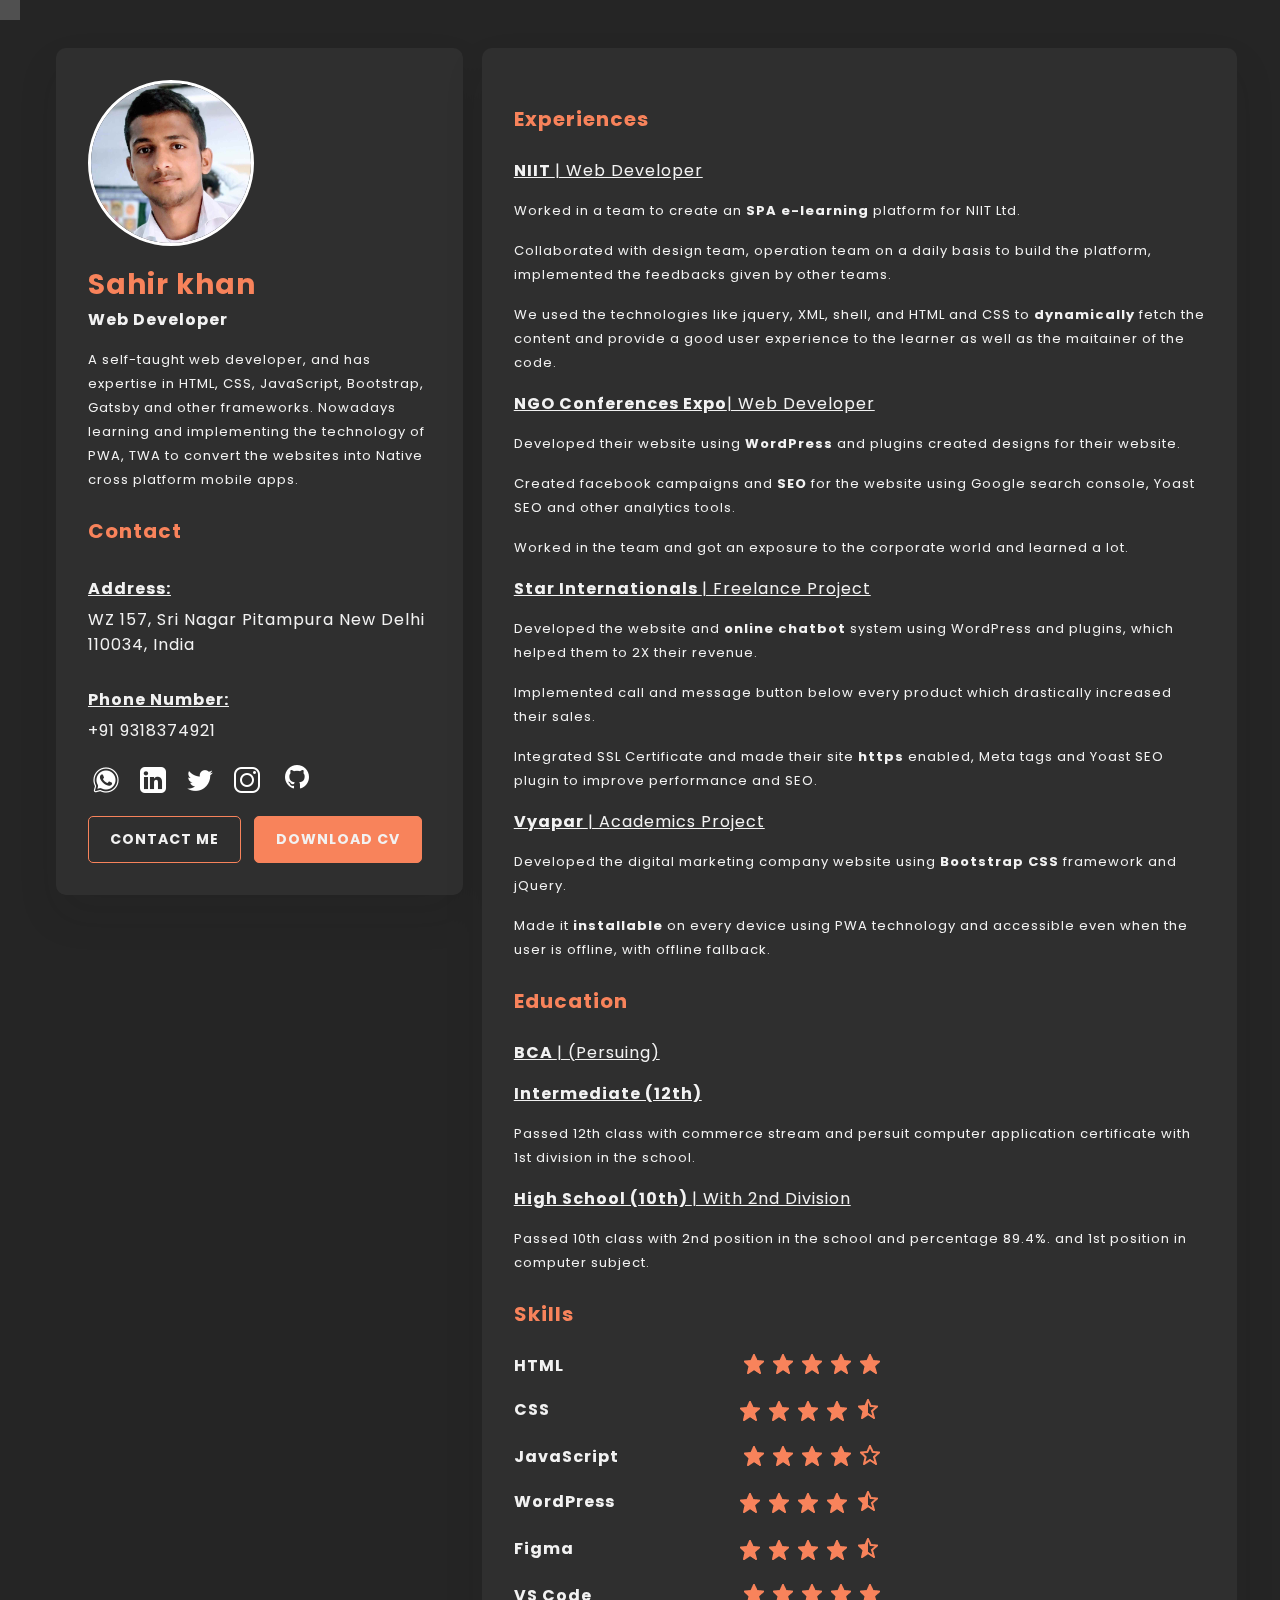
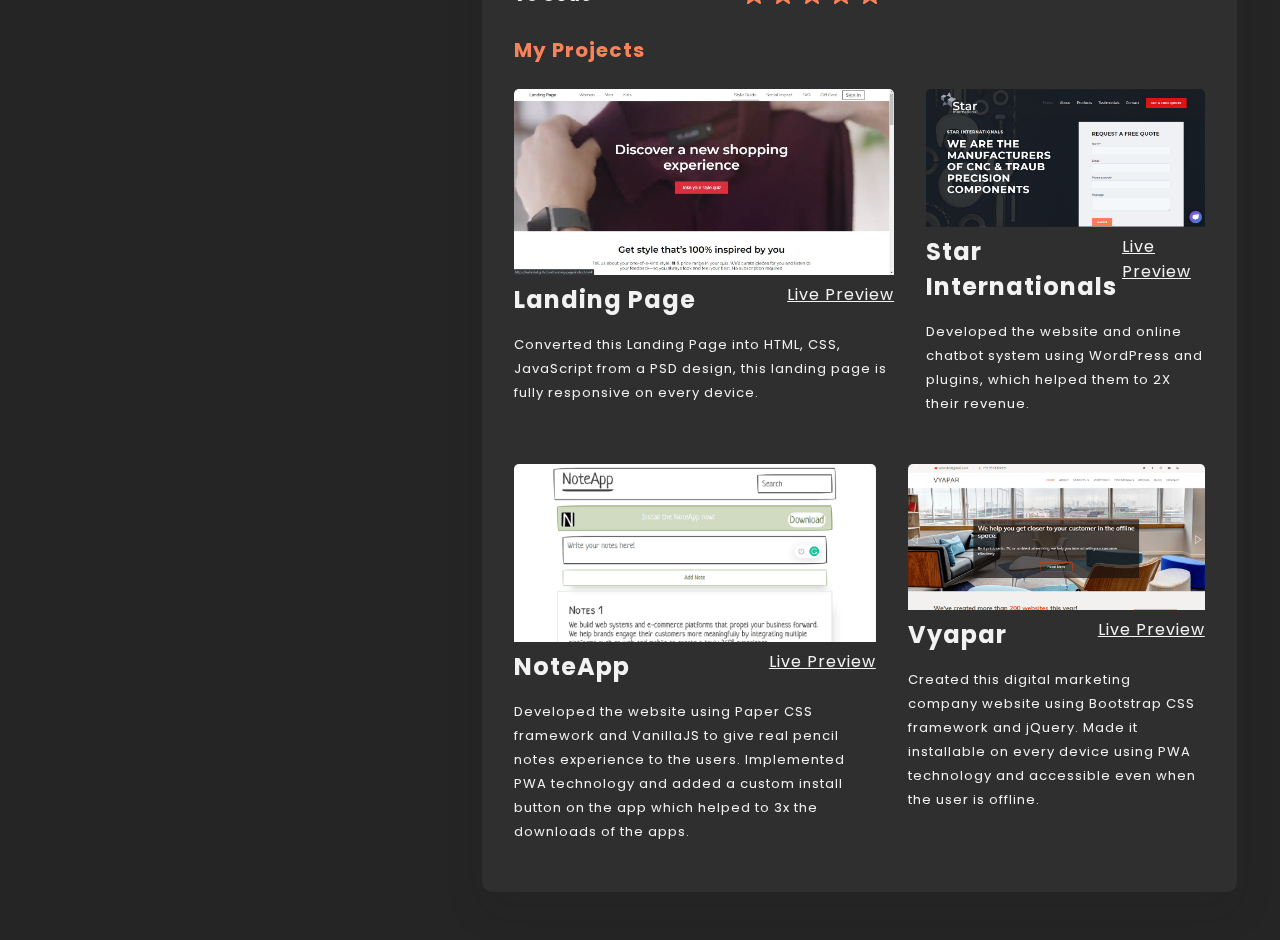
==== commit bfebf32b: "updated page name" ====
--- a/index.html
+++ b/index.html
@@ -1,150 +1,665 @@
-<!DOCTYPE html>
-<html lang="en">
-
-<head>
-    <meta charset="UTF-8">
-    <meta http-equiv="X-UA-Compatible" content="IE=edge">
-    <meta name="viewport" content="width=device-width, initial-scale=1.0">
-    <title>Sahir.in | Site Under Construction</title>
-    <style>
-        @import url('https://fonts.googleapis.com/css?family=Poiret+One|Source+Sans+Pro');
-
-        * {
-            padding: 0;
-            margin: 0;
-            box-sizing: border-box;
-        }
-
-        html,
-        body {
-            height: 100%;
-        }
-
-        body {
-            font-size: 110%;
-            color: #ecf0f1;
-            font-family: 'Source Sans Pro', sans-serif;
-            background: radial-gradient(ellipse at bottom, #1b2735 0%, #090a0f 100%);
-            width: 100%;
-            position: absolute;
-            top: 0;
-            left: 0;
-            overflow: hidden;
-        }
-
-        .main {
-            position: absolute;
-            height: 100%;
-            width: 100%;
-            display: flex;
-            justify-content: center;
-            align-items: center;
-        }
-
-        .contact {
-            display: flex;
-            flex-direction: column;
-            justify-content: center;
-            align-items: center;
-        }
-
-        .title {
-            font-family: 'Poiret One', cursive;
-            font-size: 4rem;
-            margin-bottom: .5rem;
-            width: 100%;
-            text-align: center;
-        }
-
-        .sub-title {
-            border-top: .1rem solid #fff;
-            padding: 1rem 4rem;
-            text-align: center;
-        }
-
-
-        /* CSS hack using multiple box-shadows to get them **Stars** */
-
-        .stars {
-            width: 1px;
-            height: 1px;
-            background: transparent;
-            box-shadow: 1983px 1070px #FFF, 1625px 734px #FFF, 1505px 1218px #FFF, 1288px 1382px #FFF, 1023px 982px #FFF, 184px 1501px #FFF, 1352px 1072px #FFF, 966px 577px #FFF, 1928px 1505px #FFF, 284px 1863px #FFF, 871px 390px #FFF, 1591px 1017px #FFF, 1919px 1315px #FFF, 1552px 697px #FFF, 1775px 1722px #FFF, 61px 321px #FFF, 1108px 1281px #FFF, 1795px 22px #FFF, 1808px 716px #FFF, 797px 374px #FFF, 796px 1149px #FFF, 952px 1px #FFF, 1361px 1185px #FFF, 1110px 1577px #FFF, 1058px 1925px #FFF, 160px 1987px #FFF, 1274px 1205px #FFF, 39px 85px #FFF, 1835px 484px #FFF, 495px 1670px #FFF, 986px 691px #FFF, 2px 1486px #FFF, 719px 805px #FFF, 1601px 89px #FFF, 591px 565px #FFF, 1317px 1604px #FFF, 1805px 1486px #FFF, 703px 236px #FFF, 1950px 1089px #FFF, 1527px 1923px #FFF, 1690px 36px #FFF, 1252px 245px #FFF, 343px 903px #FFF, 143px 874px #FFF, 939px 1705px #FFF, 1733px 372px #FFF, 362px 830px #FFF, 1580px 1181px #FFF, 251px 535px #FFF, 1666px 1111px #FFF, 1276px 1530px #FFF, 958px 1989px #FFF, 75px 987px #FFF, 256px 217px #FFF, 635px 1194px #FFF, 1004px 1546px #FFF, 1910px 878px #FFF, 520px 506px #FFF, 1000px 210px #FFF, 1455px 1027px #FFF, 417px 1714px #FFF, 1376px 674px #FFF, 1744px 1390px #FFF, 195px 283px #FFF, 621px 1638px #FFF, 962px 997px #FFF, 283px 1219px #FFF, 1591px 1953px #FFF, 160px 652px #FFF, 1430px 948px #FFF, 1589px 1722px #FFF, 614px 1305px #FFF, 167px 342px #FFF, 1172px 1861px #FFF, 1097px 1249px #FFF, 1094px 1743px #FFF, 1988px 1361px #FFF, 461px 694px #FFF, 1096px 584px #FFF, 1876px 1984px #FFF, 315px 245px #FFF, 441px 258px #FFF, 1219px 1887px #FFF, 480px 245px #FFF, 285px 819px #FFF, 1753px 1833px #FFF, 816px 1780px #FFF, 245px 1927px #FFF, 715px 1523px #FFF, 475px 1595px #FFF, 1162px 66px #FFF, 543px 1758px #FFF, 112px 1847px #FFF, 1604px 1243px #FFF, 1888px 1758px #FFF, 162px 1385px #FFF, 1587px 1863px #FFF, 1059px 48px #FFF, 1161px 1650px #FFF, 1881px 289px #FFF, 475px 363px #FFF, 160px 911px #FFF, 487px 291px #FFF, 496px 70px #FFF, 1107px 90px #FFF, 731px 1771px #FFF, 1517px 918px #FFF, 1013px 716px #FFF, 1832px 882px #FFF, 107px 393px #FFF, 1503px 1860px #FFF, 31px 94px #FFF, 1640px 1112px #FFF, 697px 1657px #FFF, 435px 81px #FFF, 1526px 1467px #FFF, 602px 1001px #FFF, 1409px 306px #FFF, 1631px 1005px #FFF, 302px 1886px #FFF, 1262px 522px #FFF, 1606px 776px #FFF, 1813px 1471px #FFF, 1784px 1953px #FFF, 499px 1841px #FFF, 805px 1191px #FFF, 786px 864px #FFF, 940px 1562px #FFF, 1016px 1362px #FFF, 1036px 961px #FFF, 1666px 173px #FFF, 1214px 979px #FFF, 54px 1293px #FFF, 231px 710px #FFF, 434px 1321px #FFF, 259px 1716px #FFF, 1463px 380px #FFF, 1406px 1130px #FFF, 913px 611px #FFF, 1489px 1218px #FFF, 1777px 61px #FFF, 967px 63px #FFF, 1598px 1504px #FFF, 1528px 1134px #FFF, 1641px 111px #FFF, 1980px 1181px #FFF, 945px 1698px #FFF, 430px 1617px #FFF, 482px 85px #FFF, 554px 1473px #FFF, 1112px 614px #FFF, 1030px 1349px #FFF, 1666px 1753px #FFF, 1049px 978px #FFF, 1817px 1144px #FFF, 759px 1687px #FFF, 1371px 1720px #FFF, 1393px 461px #FFF, 26px 983px #FFF, 85px 1821px #FFF, 1193px 321px #FFF, 240px 64px #FFF, 220px 973px #FFF, 607px 312px #FFF, 1102px 679px #FFF, 1314px 329px #FFF, 1802px 1079px #FFF, 1997px 85px #FFF, 782px 479px #FFF, 1647px 52px #FFF, 1945px 514px #FFF, 938px 351px #FFF, 1140px 1813px #FFF, 1348px 1582px #FFF, 1188px 1188px #FFF, 1494px 1341px #FFF, 1552px 834px #FFF, 1592px 1952px #FFF, 450px 98px #FFF, 581px 1213px #FFF, 1736px 1193px #FFF, 944px 1950px #FFF, 526px 1044px #FFF, 1869px 788px #FFF, 911px 1295px #FFF, 1521px 1135px #FFF, 1725px 1438px #FFF, 1691px 110px #FFF, 1903px 1777px #FFF, 643px 1826px #FFF, 222px 1810px #FFF, 1613px 1035px #FFF, 201px 24px #FFF, 1325px 557px #FFF, 1169px 1652px #FFF, 385px 290px #FFF, 1733px 168px #FFF, 1886px 438px #FFF, 1533px 315px #FFF, 388px 960px #FFF, 312px 1818px #FFF, 1605px 6px #FFF, 231px 1794px #FFF, 686px 1810px #FFF, 1301px 577px #FFF, 1583px 474px #FFF, 1916px 756px #FFF, 694px 1494px #FFF, 1877px 1341px #FFF, 25px 6px #FFF, 1717px 316px #FFF, 1906px 1307px #FFF, 1555px 316px #FFF, 699px 690px #FFF, 1335px 368px #FFF, 1871px 668px #FFF, 301px 492px #FFF, 1899px 747px #FFF, 680px 444px #FFF, 654px 1063px #FFF, 45px 1797px #FFF, 826px 281px #FFF, 1041px 1859px #FFF, 1690px 7px #FFF, 797px 1473px #FFF, 1697px 1680px #FFF, 1704px 572px #FFF, 144px 49px #FFF, 1099px 264px #FFF, 789px 1804px #FFF, 186px 741px #FFF, 306px 1496px #FFF, 473px 209px #FFF, 1763px 127px #FFF, 116px 288px #FFF, 450px 385px #FFF, 210px 457px #FFF, 1433px 1540px #FFF, 1766px 1459px #FFF, 1426px 215px #FFF, 1313px 296px #FFF, 410px 81px #FFF, 1809px 593px #FFF, 515px 216px #FFF, 1903px 1912px #FFF, 564px 1545px #FFF, 99px 302px #FFF, 164px 1465px #FFF, 1560px 801px #FFF, 1839px 663px #FFF, 191px 1903px #FFF, 5px 537px #FFF, 1150px 38px #FFF, 1310px 647px #FFF, 1257px 555px #FFF, 487px 1470px #FFF, 1769px 1121px #FFF, 1698px 1155px #FFF, 1176px 1916px #FFF, 1192px 583px #FFF, 1778px 1511px #FFF, 1330px 354px #FFF, 705px 737px #FFF, 449px 665px #FFF, 89px 1486px #FFF, 751px 1974px #FFF, 1733px 1742px #FFF, 1289px 1386px #FFF, 1621px 1363px #FFF, 571px 1861px #FFF, 1697px 1850px #FFF, 504px 624px #FFF, 889px 238px #FFF, 1627px 1435px #FFF, 1379px 1367px #FFF, 872px 550px #FFF, 472px 532px #FFF, 466px 1997px #FFF, 932px 1896px #FFF, 1044px 83px #FFF, 1262px 1593px #FFF, 1953px 1478px #FFF, 1127px 1716px #FFF, 325px 176px #FFF, 1742px 1505px #FFF, 1088px 288px #FFF, 1212px 472px #FFF, 1365px 985px #FFF, 1086px 803px #FFF, 256px 263px #FFF, 1300px 1444px #FFF, 1673px 201px #FFF, 188px 1133px #FFF, 404px 483px #FFF, 59px 1006px #FFF, 1013px 1651px #FFF, 947px 239px #FFF, 18px 178px #FFF, 1430px 1851px #FFF, 763px 1777px #FFF, 1737px 196px #FFF, 643px 977px #FFF, 1335px 1275px #FFF, 1513px 1200px #FFF, 497px 659px #FFF, 1929px 800px #FFF, 1481px 283px #FFF, 1232px 331px #FFF, 1518px 1754px #FFF, 515px 869px #FFF, 1127px 1290px #FFF, 726px 1453px #FFF, 864px 267px #FFF, 313px 1634px #FFF, 1562px 606px #FFF, 91px 1803px #FFF, 40px 1789px #FFF, 1097px 944px #FFF, 1949px 1949px #FFF, 17px 1495px #FFF, 1786px 93px #FFF, 577px 1866px #FFF, 1252px 546px #FFF, 564px 151px #FFF, 1096px 1675px #FFF, 1743px 1694px #FFF, 1332px 311px #FFF, 1935px 1625px #FFF, 1251px 900px #FFF, 840px 1126px #FFF, 763px 669px #FFF, 1414px 1146px #FFF, 32px 1287px #FFF, 950px 739px #FFF, 1730px 856px #FFF, 1032px 1754px #FFF, 155px 201px #FFF, 1999px 1250px #FFF, 1811px 1488px #FFF, 805px 281px #FFF, 875px 1358px #FFF, 1757px 86px #FFF, 1824px 605px #FFF, 429px 453px #FFF, 1955px 1159px #FFF, 19px 1874px #FFF, 1549px 109px #FFF, 1684px 145px #FFF, 1973px 685px #FFF, 338px 839px #FFF, 659px 46px #FFF, 1600px 344px #FFF, 838px 994px #FFF, 337px 1918px #FFF, 583px 740px #FFF, 687px 251px #FFF, 1900px 1031px #FFF, 1296px 449px #FFF, 1268px 592px #FFF, 383px 1226px #FFF, 868px 101px #FFF, 891px 67px #FFF, 1957px 940px #FFF, 74px 1445px #FFF, 1432px 898px #FFF, 430px 1783px #FFF, 954px 185px #FFF, 359px 1455px #FFF, 635px 1786px #FFF, 1186px 1259px #FFF, 1445px 1505px #FFF, 1177px 781px #FFF, 1407px 603px #FFF, 1257px 980px #FFF, 96px 562px #FFF, 1999px 1560px #FFF, 1153px 1554px #FFF, 1033px 672px #FFF, 1051px 546px #FFF, 753px 876px #FFF, 1763px 145px #FFF, 1704px 1207px #FFF, 34px 1261px #FFF, 817px 1041px #FFF, 247px 1674px #FFF, 121px 429px #FFF, 515px 570px #FFF, 1762px 1489px #FFF, 234px 940px #FFF, 1095px 1028px #FFF, 720px 1119px #FFF, 1238px 334px #FFF, 91px 113px #FFF, 147px 897px #FFF, 1029px 1805px #FFF, 1680px 1957px #FFF, 475px 1503px #FFF, 1557px 917px #FFF, 1458px 1762px #FFF, 612px 1707px #FFF, 1329px 393px #FFF, 160px 1167px #FFF, 1631px 1887px #FFF, 1125px 141px #FFF, 257px 376px #FFF, 809px 26px #FFF, 1349px 199px #FFF, 1805px 88px #FFF, 69px 1953px #FFF, 1206px 529px #FFF, 646px 227px #FFF, 1097px 1664px #FFF, 42px 1261px #FFF, 1604px 360px #FFF, 1939px 187px #FFF, 1220px 1264px #FFF, 1044px 995px #FFF, 1005px 16px #FFF, 1648px 1612px #FFF, 847px 1014px #FFF, 339px 1584px #FFF, 1329px 1304px #FFF, 961px 1970px #FFF, 711px 221px #FFF, 888px 566px #FFF, 53px 704px #FFF, 1369px 846px #FFF, 1261px 1775px #FFF, 737px 1277px #FFF, 1071px 1570px #FFF, 77px 1872px #FFF, 1268px 1501px #FFF, 598px 1640px #FFF, 1769px 297px #FFF, 1074px 656px #FFF, 1006px 1154px #FFF, 672px 1969px #FFF, 922px 243px #FFF, 622px 773px #FFF, 1875px 804px #FFF, 1873px 600px #FFF, 1844px 1794px #FFF, 1253px 1995px #FFF, 616px 1198px #FFF, 1829px 1743px #FFF, 1321px 504px #FFF, 1340px 566px #FFF, 1520px 1825px #FFF, 1696px 1333px #FFF, 537px 158px #FFF, 1106px 162px #FFF, 25px 514px #FFF, 1022px 422px #FFF, 1955px 391px #FFF, 1126px 1741px #FFF, 754px 905px #FFF, 1217px 1696px #FFF, 351px 270px #FFF, 950px 1260px #FFF, 1847px 658px #FFF, 23px 684px #FFF, 1295px 572px #FFF, 257px 1053px #FFF, 87px 303px #FFF, 798px 1748px #FFF, 1150px 142px #FFF, 48px 1641px #FFF, 1492px 1328px #FFF, 1385px 1766px #FFF, 296px 1726px #FFF, 1299px 1780px #FFF, 1316px 522px #FFF, 1953px 1526px #FFF, 1007px 1089px #FFF, 1824px 1598px #FFF, 1720px 480px #FFF, 555px 1942px #FFF, 367px 432px #FFF, 957px 1162px #FFF, 384px 1044px #FFF, 738px 618px #FFF, 1568px 1432px #FFF, 211px 788px #FFF, 198px 1761px #FFF, 745px 177px #FFF, 1700px 159px #FFF, 316px 498px #FFF, 65px 1610px #FFF, 1948px 1638px #FFF, 936px 1461px #FFF, 1656px 622px #FFF, 575px 1437px #FFF, 336px 1424px #FFF, 1215px 690px #FFF, 1641px 1542px #FFF, 998px 1685px #FFF, 952px 1274px #FFF, 1448px 1165px #FFF, 904px 1783px #FFF, 1788px 1404px #FFF, 1748px 1717px #FFF, 793px 922px #FFF, 1032px 355px #FFF, 1158px 38px #FFF, 1573px 1855px #FFF, 751px 1199px #FFF, 1284px 227px #FFF, 391px 416px #FFF, 55px 204px #FFF, 962px 1918px #FFF, 668px 1347px #FFF, 613px 1215px #FFF, 615px 732px #FFF, 1442px 1752px #FFF, 1086px 1779px #FFF, 532px 320px #FFF, 1228px 1321px #FFF, 1796px 1906px #FFF, 150px 715px #FFF, 1694px 1005px #FFF, 1509px 391px #FFF, 262px 303px #FFF, 1743px 909px #FFF, 1966px 1203px #FFF, 707px 1033px #FFF, 82px 1332px #FFF, 104px 794px #FFF, 246px 759px #FFF, 507px 1380px #FFF, 1227px 616px #FFF, 917px 1354px #FFF, 1941px 759px #FFF, 451px 852px #FFF, 17px 131px #FFF, 780px 476px #FFF, 816px 211px #FFF, 1039px 1245px #FFF, 1521px 1036px #FFF, 1509px 1542px #FFF, 1368px 960px #FFF, 1104px 1437px #FFF, 1171px 976px #FFF, 681px 1305px #FFF, 1741px 579px #FFF, 953px 704px #FFF, 1810px 328px #FFF, 1960px 1396px #FFF, 1098px 295px #FFF, 1409px 919px #FFF, 1830px 1176px #FFF, 492px 1063px #FFF, 1277px 515px #FFF, 602px 1546px #FFF, 1832px 236px #FFF, 1513px 274px #FFF, 1983px 794px #FFF, 2000px 1505px #FFF, 920px 382px #FFF, 1374px 1235px #FFF, 692px 310px #FFF, 1028px 1782px #FFF, 1007px 887px #FFF, 1492px 858px #FFF, 877px 1817px #FFF, 1024px 1942px #FFF, 658px 82px #FFF, 526px 742px #FFF, 755px 880px #FFF, 301px 1186px #FFF, 318px 31px #FFF, 1517px 1244px #FFF, 1996px 1126px #FFF, 464px 1861px #FFF, 334px 674px #FFF, 768px 1103px #FFF, 628px 890px #FFF, 1054px 1534px #FFF, 59px 1576px #FFF, 189px 693px #FFF, 16px 1097px #FFF, 563px 1186px #FFF, 428px 523px #FFF, 1047px 1231px #FFF, 1940px 1262px #FFF, 643px 971px #FFF, 611px 1794px #FFF, 1676px 21px #FFF, 1882px 1523px #FFF, 258px 1584px #FFF, 768px 295px #FFF, 1253px 1431px #FFF, 1855px 362px #FFF, 576px 987px #FFF, 1904px 470px #FFF, 895px 1390px #FFF, 771px 966px #FFF, 1034px 1815px #FFF, 203px 1292px #FFF, 566px 893px #FFF, 63px 913px #FFF, 1340px 1416px #FFF, 528px 967px #FFF, 1965px 444px #FFF, 1961px 132px #FFF, 1049px 577px #FFF, 459px 1031px #FFF, 261px 1780px #FFF, 1092px 1480px #FFF, 286px 759px #FFF, 1014px 1604px #FFF, 144px 1461px #FFF, 1180px 1694px #FFF, 1348px 613px #FFF, 518px 1479px #FFF, 478px 649px #FFF, 1303px 629px #FFF, 1713px 258px #FFF, 1912px 501px #FFF, 300px 227px #FFF, 989px 1068px #FFF, 197px 158px #FFF, 244px 420px #FFF, 889px 486px #FFF, 1517px 1812px #FFF, 965px 308px #FFF, 409px 1293px #FFF, 47px 1400px #FFF, 1473px 1150px #FFF, 311px 1711px #FFF, 1938px 1000px #FFF, 717px 1331px #FFF, 282px 881px #FFF, 1305px 382px #FFF, 1639px 52px #FFF, 1466px 1228px #FFF, 574px 26px #FFF, 1310px 899px #FFF, 15px 1795px #FFF, 1138px 941px #FFF, 1235px 1416px #FFF, 27px 375px #FFF, 1333px 1470px #FFF, 1462px 1837px #FFF, 1830px 1217px #FFF, 1521px 1848px #FFF, 730px 515px #FFF, 514px 1869px #FFF, 468px 1906px #FFF, 1931px 259px #FFF, 1612px 151px #FFF, 1495px 735px #FFF, 710px 1096px #FFF, 1976px 546px #FFF, 50px 741px #FFF, 1313px 381px #FFF, 54px 102px #FFF, 1873px 1009px #FFF, 1696px 688px #FFF, 626px 922px #FFF, 244px 1438px #FFF, 1746px 1787px #FFF, 1824px 1437px #FFF, 1730px 1219px #FFF, 785px 198px #FFF, 1174px 931px #FFF, 909px 517px #FFF, 1283px 662px #FFF, 1074px 194px #FFF, 847px 1945px #FFF, 113px 427px #FFF, 728px 352px #FFF, 1205px 1316px #FFF, 786px 668px #FFF, 64px 427px #FFF, 548px 1370px #FFF, 1102px 616px #FFF, 676px 1192px #FFF, 1652px 1264px #FFF, 649px 69px #FFF, 1593px 645px #FFF, 1651px 816px #FFF, 1914px 977px #FFF, 80px 1006px #FFF, 1252px 742px #FFF, 1291px 981px #FFF, 1325px 273px #FFF, 831px 1581px #FFF, 344px 1503px #FFF, 1885px 1849px #FFF, 745px 1030px #FFF, 764px 1396px #FFF, 1241px 829px #FFF, 1281px 160px #FFF, 1210px 1860px #FFF, 1998px 411px #FFF, 1752px 1816px #FFF, 21px 1656px #FFF, 1863px 1988px #FFF, 1860px 331px #FFF, 79px 512px #FFF;
-            animation: animStar 50s linear infinite;
-        }
-
-        .stars:after {
-            content: " ";
-            position: absolute;
-            top: 2000px;
-            width: 1px;
-            height: 1px;
-            background: transparent;
-            box-shadow: 1983px 1070px #FFF, 1625px 734px #FFF, 1505px 1218px #FFF, 1288px 1382px #FFF, 1023px 982px #FFF, 184px 1501px #FFF, 1352px 1072px #FFF, 966px 577px #FFF, 1928px 1505px #FFF, 284px 1863px #FFF, 871px 390px #FFF, 1591px 1017px #FFF, 1919px 1315px #FFF, 1552px 697px #FFF, 1775px 1722px #FFF, 61px 321px #FFF, 1108px 1281px #FFF, 1795px 22px #FFF, 1808px 716px #FFF, 797px 374px #FFF, 796px 1149px #FFF, 952px 1px #FFF, 1361px 1185px #FFF, 1110px 1577px #FFF, 1058px 1925px #FFF, 160px 1987px #FFF, 1274px 1205px #FFF, 39px 85px #FFF, 1835px 484px #FFF, 495px 1670px #FFF, 986px 691px #FFF, 2px 1486px #FFF, 719px 805px #FFF, 1601px 89px #FFF, 591px 565px #FFF, 1317px 1604px #FFF, 1805px 1486px #FFF, 703px 236px #FFF, 1950px 1089px #FFF, 1527px 1923px #FFF, 1690px 36px #FFF, 1252px 245px #FFF, 343px 903px #FFF, 143px 874px #FFF, 939px 1705px #FFF, 1733px 372px #FFF, 362px 830px #FFF, 1580px 1181px #FFF, 251px 535px #FFF, 1666px 1111px #FFF, 1276px 1530px #FFF, 958px 1989px #FFF, 75px 987px #FFF, 256px 217px #FFF, 635px 1194px #FFF, 1004px 1546px #FFF, 1910px 878px #FFF, 520px 506px #FFF, 1000px 210px #FFF, 1455px 1027px #FFF, 417px 1714px #FFF, 1376px 674px #FFF, 1744px 1390px #FFF, 195px 283px #FFF, 621px 1638px #FFF, 962px 997px #FFF, 283px 1219px #FFF, 1591px 1953px #FFF, 160px 652px #FFF, 1430px 948px #FFF, 1589px 1722px #FFF, 614px 1305px #FFF, 167px 342px #FFF, 1172px 1861px #FFF, 1097px 1249px #FFF, 1094px 1743px #FFF, 1988px 1361px #FFF, 461px 694px #FFF, 1096px 584px #FFF, 1876px 1984px #FFF, 315px 245px #FFF, 441px 258px #FFF, 1219px 1887px #FFF, 480px 245px #FFF, 285px 819px #FFF, 1753px 1833px #FFF, 816px 1780px #FFF, 245px 1927px #FFF, 715px 1523px #FFF, 475px 1595px #FFF, 1162px 66px #FFF, 543px 1758px #FFF, 112px 1847px #FFF, 1604px 1243px #FFF, 1888px 1758px #FFF, 162px 1385px #FFF, 1587px 1863px #FFF, 1059px 48px #FFF, 1161px 1650px #FFF, 1881px 289px #FFF, 475px 363px #FFF, 160px 911px #FFF, 487px 291px #FFF, 496px 70px #FFF, 1107px 90px #FFF, 731px 1771px #FFF, 1517px 918px #FFF, 1013px 716px #FFF, 1832px 882px #FFF, 107px 393px #FFF, 1503px 1860px #FFF, 31px 94px #FFF, 1640px 1112px #FFF, 697px 1657px #FFF, 435px 81px #FFF, 1526px 1467px #FFF, 602px 1001px #FFF, 1409px 306px #FFF, 1631px 1005px #FFF, 302px 1886px #FFF, 1262px 522px #FFF, 1606px 776px #FFF, 1813px 1471px #FFF, 1784px 1953px #FFF, 499px 1841px #FFF, 805px 1191px #FFF, 786px 864px #FFF, 940px 1562px #FFF, 1016px 1362px #FFF, 1036px 961px #FFF, 1666px 173px #FFF, 1214px 979px #FFF, 54px 1293px #FFF, 231px 710px #FFF, 434px 1321px #FFF, 259px 1716px #FFF, 1463px 380px #FFF, 1406px 1130px #FFF, 913px 611px #FFF, 1489px 1218px #FFF, 1777px 61px #FFF, 967px 63px #FFF, 1598px 1504px #FFF, 1528px 1134px #FFF, 1641px 111px #FFF, 1980px 1181px #FFF, 945px 1698px #FFF, 430px 1617px #FFF, 482px 85px #FFF, 554px 1473px #FFF, 1112px 614px #FFF, 1030px 1349px #FFF, 1666px 1753px #FFF, 1049px 978px #FFF, 1817px 1144px #FFF, 759px 1687px #FFF, 1371px 1720px #FFF, 1393px 461px #FFF, 26px 983px #FFF, 85px 1821px #FFF, 1193px 321px #FFF, 240px 64px #FFF, 220px 973px #FFF, 607px 312px #FFF, 1102px 679px #FFF, 1314px 329px #FFF, 1802px 1079px #FFF, 1997px 85px #FFF, 782px 479px #FFF, 1647px 52px #FFF, 1945px 514px #FFF, 938px 351px #FFF, 1140px 1813px #FFF, 1348px 1582px #FFF, 1188px 1188px #FFF, 1494px 1341px #FFF, 1552px 834px #FFF, 1592px 1952px #FFF, 450px 98px #FFF, 581px 1213px #FFF, 1736px 1193px #FFF, 944px 1950px #FFF, 526px 1044px #FFF, 1869px 788px #FFF, 911px 1295px #FFF, 1521px 1135px #FFF, 1725px 1438px #FFF, 1691px 110px #FFF, 1903px 1777px #FFF, 643px 1826px #FFF, 222px 1810px #FFF, 1613px 1035px #FFF, 201px 24px #FFF, 1325px 557px #FFF, 1169px 1652px #FFF, 385px 290px #FFF, 1733px 168px #FFF, 1886px 438px #FFF, 1533px 315px #FFF, 388px 960px #FFF, 312px 1818px #FFF, 1605px 6px #FFF, 231px 1794px #FFF, 686px 1810px #FFF, 1301px 577px #FFF, 1583px 474px #FFF, 1916px 756px #FFF, 694px 1494px #FFF, 1877px 1341px #FFF, 25px 6px #FFF, 1717px 316px #FFF, 1906px 1307px #FFF, 1555px 316px #FFF, 699px 690px #FFF, 1335px 368px #FFF, 1871px 668px #FFF, 301px 492px #FFF, 1899px 747px #FFF, 680px 444px #FFF, 654px 1063px #FFF, 45px 1797px #FFF, 826px 281px #FFF, 1041px 1859px #FFF, 1690px 7px #FFF, 797px 1473px #FFF, 1697px 1680px #FFF, 1704px 572px #FFF, 144px 49px #FFF, 1099px 264px #FFF, 789px 1804px #FFF, 186px 741px #FFF, 306px 1496px #FFF, 473px 209px #FFF, 1763px 127px #FFF, 116px 288px #FFF, 450px 385px #FFF, 210px 457px #FFF, 1433px 1540px #FFF, 1766px 1459px #FFF, 1426px 215px #FFF, 1313px 296px #FFF, 410px 81px #FFF, 1809px 593px #FFF, 515px 216px #FFF, 1903px 1912px #FFF, 564px 1545px #FFF, 99px 302px #FFF, 164px 1465px #FFF, 1560px 801px #FFF, 1839px 663px #FFF, 191px 1903px #FFF, 5px 537px #FFF, 1150px 38px #FFF, 1310px 647px #FFF, 1257px 555px #FFF, 487px 1470px #FFF, 1769px 1121px #FFF, 1698px 1155px #FFF, 1176px 1916px #FFF, 1192px 583px #FFF, 1778px 1511px #FFF, 1330px 354px #FFF, 705px 737px #FFF, 449px 665px #FFF, 89px 1486px #FFF, 751px 1974px #FFF, 1733px 1742px #FFF, 1289px 1386px #FFF, 1621px 1363px #FFF, 571px 1861px #FFF, 1697px 1850px #FFF, 504px 624px #FFF, 889px 238px #FFF, 1627px 1435px #FFF, 1379px 1367px #FFF, 872px 550px #FFF, 472px 532px #FFF, 466px 1997px #FFF, 932px 1896px #FFF, 1044px 83px #FFF, 1262px 1593px #FFF, 1953px 1478px #FFF, 1127px 1716px #FFF, 325px 176px #FFF, 1742px 1505px #FFF, 1088px 288px #FFF, 1212px 472px #FFF, 1365px 985px #FFF, 1086px 803px #FFF, 256px 263px #FFF, 1300px 1444px #FFF, 1673px 201px #FFF, 188px 1133px #FFF, 404px 483px #FFF, 59px 1006px #FFF, 1013px 1651px #FFF, 947px 239px #FFF, 18px 178px #FFF, 1430px 1851px #FFF, 763px 1777px #FFF, 1737px 196px #FFF, 643px 977px #FFF, 1335px 1275px #FFF, 1513px 1200px #FFF, 497px 659px #FFF, 1929px 800px #FFF, 1481px 283px #FFF, 1232px 331px #FFF, 1518px 1754px #FFF, 515px 869px #FFF, 1127px 1290px #FFF, 726px 1453px #FFF, 864px 267px #FFF, 313px 1634px #FFF, 1562px 606px #FFF, 91px 1803px #FFF, 40px 1789px #FFF, 1097px 944px #FFF, 1949px 1949px #FFF, 17px 1495px #FFF, 1786px 93px #FFF, 577px 1866px #FFF, 1252px 546px #FFF, 564px 151px #FFF, 1096px 1675px #FFF, 1743px 1694px #FFF, 1332px 311px #FFF, 1935px 1625px #FFF, 1251px 900px #FFF, 840px 1126px #FFF, 763px 669px #FFF, 1414px 1146px #FFF, 32px 1287px #FFF, 950px 739px #FFF, 1730px 856px #FFF, 1032px 1754px #FFF, 155px 201px #FFF, 1999px 1250px #FFF, 1811px 1488px #FFF, 805px 281px #FFF, 875px 1358px #FFF, 1757px 86px #FFF, 1824px 605px #FFF, 429px 453px #FFF, 1955px 1159px #FFF, 19px 1874px #FFF, 1549px 109px #FFF, 1684px 145px #FFF, 1973px 685px #FFF, 338px 839px #FFF, 659px 46px #FFF, 1600px 344px #FFF, 838px 994px #FFF, 337px 1918px #FFF, 583px 740px #FFF, 687px 251px #FFF, 1900px 1031px #FFF, 1296px 449px #FFF, 1268px 592px #FFF, 383px 1226px #FFF, 868px 101px #FFF, 891px 67px #FFF, 1957px 940px #FFF, 74px 1445px #FFF, 1432px 898px #FFF, 430px 1783px #FFF, 954px 185px #FFF, 359px 1455px #FFF, 635px 1786px #FFF, 1186px 1259px #FFF, 1445px 1505px #FFF, 1177px 781px #FFF, 1407px 603px #FFF, 1257px 980px #FFF, 96px 562px #FFF, 1999px 1560px #FFF, 1153px 1554px #FFF, 1033px 672px #FFF, 1051px 546px #FFF, 753px 876px #FFF, 1763px 145px #FFF, 1704px 1207px #FFF, 34px 1261px #FFF, 817px 1041px #FFF, 247px 1674px #FFF, 121px 429px #FFF, 515px 570px #FFF, 1762px 1489px #FFF, 234px 940px #FFF, 1095px 1028px #FFF, 720px 1119px #FFF, 1238px 334px #FFF, 91px 113px #FFF, 147px 897px #FFF, 1029px 1805px #FFF, 1680px 1957px #FFF, 475px 1503px #FFF, 1557px 917px #FFF, 1458px 1762px #FFF, 612px 1707px #FFF, 1329px 393px #FFF, 160px 1167px #FFF, 1631px 1887px #FFF, 1125px 141px #FFF, 257px 376px #FFF, 809px 26px #FFF, 1349px 199px #FFF, 1805px 88px #FFF, 69px 1953px #FFF, 1206px 529px #FFF, 646px 227px #FFF, 1097px 1664px #FFF, 42px 1261px #FFF, 1604px 360px #FFF, 1939px 187px #FFF, 1220px 1264px #FFF, 1044px 995px #FFF, 1005px 16px #FFF, 1648px 1612px #FFF, 847px 1014px #FFF, 339px 1584px #FFF, 1329px 1304px #FFF, 961px 1970px #FFF, 711px 221px #FFF, 888px 566px #FFF, 53px 704px #FFF, 1369px 846px #FFF, 1261px 1775px #FFF, 737px 1277px #FFF, 1071px 1570px #FFF, 77px 1872px #FFF, 1268px 1501px #FFF, 598px 1640px #FFF, 1769px 297px #FFF, 1074px 656px #FFF, 1006px 1154px #FFF, 672px 1969px #FFF, 922px 243px #FFF, 622px 773px #FFF, 1875px 804px #FFF, 1873px 600px #FFF, 1844px 1794px #FFF, 1253px 1995px #FFF, 616px 1198px #FFF, 1829px 1743px #FFF, 1321px 504px #FFF, 1340px 566px #FFF, 1520px 1825px #FFF, 1696px 1333px #FFF, 537px 158px #FFF, 1106px 162px #FFF, 25px 514px #FFF, 1022px 422px #FFF, 1955px 391px #FFF, 1126px 1741px #FFF, 754px 905px #FFF, 1217px 1696px #FFF, 351px 270px #FFF, 950px 1260px #FFF, 1847px 658px #FFF, 23px 684px #FFF, 1295px 572px #FFF, 257px 1053px #FFF, 87px 303px #FFF, 798px 1748px #FFF, 1150px 142px #FFF, 48px 1641px #FFF, 1492px 1328px #FFF, 1385px 1766px #FFF, 296px 1726px #FFF, 1299px 1780px #FFF, 1316px 522px #FFF, 1953px 1526px #FFF, 1007px 1089px #FFF, 1824px 1598px #FFF, 1720px 480px #FFF, 555px 1942px #FFF, 367px 432px #FFF, 957px 1162px #FFF, 384px 1044px #FFF, 738px 618px #FFF, 1568px 1432px #FFF, 211px 788px #FFF, 198px 1761px #FFF, 745px 177px #FFF, 1700px 159px #FFF, 316px 498px #FFF, 65px 1610px #FFF, 1948px 1638px #FFF, 936px 1461px #FFF, 1656px 622px #FFF, 575px 1437px #FFF, 336px 1424px #FFF, 1215px 690px #FFF, 1641px 1542px #FFF, 998px 1685px #FFF, 952px 1274px #FFF, 1448px 1165px #FFF, 904px 1783px #FFF, 1788px 1404px #FFF, 1748px 1717px #FFF, 793px 922px #FFF, 1032px 355px #FFF, 1158px 38px #FFF, 1573px 1855px #FFF, 751px 1199px #FFF, 1284px 227px #FFF, 391px 416px #FFF, 55px 204px #FFF, 962px 1918px #FFF, 668px 1347px #FFF, 613px 1215px #FFF, 615px 732px #FFF, 1442px 1752px #FFF, 1086px 1779px #FFF, 532px 320px #FFF, 1228px 1321px #FFF, 1796px 1906px #FFF, 150px 715px #FFF, 1694px 1005px #FFF, 1509px 391px #FFF, 262px 303px #FFF, 1743px 909px #FFF, 1966px 1203px #FFF, 707px 1033px #FFF, 82px 1332px #FFF, 104px 794px #FFF, 246px 759px #FFF, 507px 1380px #FFF, 1227px 616px #FFF, 917px 1354px #FFF, 1941px 759px #FFF, 451px 852px #FFF, 17px 131px #FFF, 780px 476px #FFF, 816px 211px #FFF, 1039px 1245px #FFF, 1521px 1036px #FFF, 1509px 1542px #FFF, 1368px 960px #FFF, 1104px 1437px #FFF, 1171px 976px #FFF, 681px 1305px #FFF, 1741px 579px #FFF, 953px 704px #FFF, 1810px 328px #FFF, 1960px 1396px #FFF, 1098px 295px #FFF, 1409px 919px #FFF, 1830px 1176px #FFF, 492px 1063px #FFF, 1277px 515px #FFF, 602px 1546px #FFF, 1832px 236px #FFF, 1513px 274px #FFF, 1983px 794px #FFF, 2000px 1505px #FFF, 920px 382px #FFF, 1374px 1235px #FFF, 692px 310px #FFF, 1028px 1782px #FFF, 1007px 887px #FFF, 1492px 858px #FFF, 877px 1817px #FFF, 1024px 1942px #FFF, 658px 82px #FFF, 526px 742px #FFF, 755px 880px #FFF, 301px 1186px #FFF, 318px 31px #FFF, 1517px 1244px #FFF, 1996px 1126px #FFF, 464px 1861px #FFF, 334px 674px #FFF, 768px 1103px #FFF, 628px 890px #FFF, 1054px 1534px #FFF, 59px 1576px #FFF, 189px 693px #FFF, 16px 1097px #FFF, 563px 1186px #FFF, 428px 523px #FFF, 1047px 1231px #FFF, 1940px 1262px #FFF, 643px 971px #FFF, 611px 1794px #FFF, 1676px 21px #FFF, 1882px 1523px #FFF, 258px 1584px #FFF, 768px 295px #FFF, 1253px 1431px #FFF, 1855px 362px #FFF, 576px 987px #FFF, 1904px 470px #FFF, 895px 1390px #FFF, 771px 966px #FFF, 1034px 1815px #FFF, 203px 1292px #FFF, 566px 893px #FFF, 63px 913px #FFF, 1340px 1416px #FFF, 528px 967px #FFF, 1965px 444px #FFF, 1961px 132px #FFF, 1049px 577px #FFF, 459px 1031px #FFF, 261px 1780px #FFF, 1092px 1480px #FFF, 286px 759px #FFF, 1014px 1604px #FFF, 144px 1461px #FFF, 1180px 1694px #FFF, 1348px 613px #FFF, 518px 1479px #FFF, 478px 649px #FFF, 1303px 629px #FFF, 1713px 258px #FFF, 1912px 501px #FFF, 300px 227px #FFF, 989px 1068px #FFF, 197px 158px #FFF, 244px 420px #FFF, 889px 486px #FFF, 1517px 1812px #FFF, 965px 308px #FFF, 409px 1293px #FFF, 47px 1400px #FFF, 1473px 1150px #FFF, 311px 1711px #FFF, 1938px 1000px #FFF, 717px 1331px #FFF, 282px 881px #FFF, 1305px 382px #FFF, 1639px 52px #FFF, 1466px 1228px #FFF, 574px 26px #FFF, 1310px 899px #FFF, 15px 1795px #FFF, 1138px 941px #FFF, 1235px 1416px #FFF, 27px 375px #FFF, 1333px 1470px #FFF, 1462px 1837px #FFF, 1830px 1217px #FFF, 1521px 1848px #FFF, 730px 515px #FFF, 514px 1869px #FFF, 468px 1906px #FFF, 1931px 259px #FFF, 1612px 151px #FFF, 1495px 735px #FFF, 710px 1096px #FFF, 1976px 546px #FFF, 50px 741px #FFF, 1313px 381px #FFF, 54px 102px #FFF, 1873px 1009px #FFF, 1696px 688px #FFF, 626px 922px #FFF, 244px 1438px #FFF, 1746px 1787px #FFF, 1824px 1437px #FFF, 1730px 1219px #FFF, 785px 198px #FFF, 1174px 931px #FFF, 909px 517px #FFF, 1283px 662px #FFF, 1074px 194px #FFF, 847px 1945px #FFF, 113px 427px #FFF, 728px 352px #FFF, 1205px 1316px #FFF, 786px 668px #FFF, 64px 427px #FFF, 548px 1370px #FFF, 1102px 616px #FFF, 676px 1192px #FFF, 1652px 1264px #FFF, 649px 69px #FFF, 1593px 645px #FFF, 1651px 816px #FFF, 1914px 977px #FFF, 80px 1006px #FFF, 1252px 742px #FFF, 1291px 981px #FFF, 1325px 273px #FFF, 831px 1581px #FFF, 344px 1503px #FFF, 1885px 1849px #FFF, 745px 1030px #FFF, 764px 1396px #FFF, 1241px 829px #FFF, 1281px 160px #FFF, 1210px 1860px #FFF, 1998px 411px #FFF, 1752px 1816px #FFF, 21px 1656px #FFF, 1863px 1988px #FFF, 1860px 331px #FFF, 79px 512px #FFF;
-        }
-
-        .stars2 {
-            width: 2px;
-            height: 2px;
-            background: transparent;
-            box-shadow: 1124px 1500px #FFF, 916px 1039px #FFF, 1281px 2000px #FFF, 1702px 518px #FFF, 246px 953px #FFF, 1889px 287px #FFF, 1438px 1139px #FFF, 1824px 1739px #FFF, 1090px 1205px #FFF, 1514px 392px #FFF, 87px 1797px #FFF, 342px 25px #FFF, 134px 1624px #FFF, 1246px 426px #FFF, 453px 559px #FFF, 609px 308px #FFF, 506px 972px #FFF, 684px 733px #FFF, 85px 1641px #FFF, 1576px 320px #FFF, 145px 809px #FFF, 1822px 1000px #FFF, 21px 1512px #FFF, 173px 1775px #FFF, 1283px 1564px #FFF, 224px 1353px #FFF, 451px 785px #FFF, 703px 1983px #FFF, 508px 1345px #FFF, 957px 1209px #FFF, 698px 162px #FFF, 159px 1835px #FFF, 712px 227px #FFF, 1234px 295px #FFF, 310px 958px #FFF, 889px 31px #FFF, 1321px 1156px #FFF, 501px 274px #FFF, 914px 96px #FFF, 1637px 1954px #FFF, 774px 1326px #FFF, 304px 550px #FFF, 1249px 425px #FFF, 649px 1851px #FFF, 723px 1114px #FFF, 1115px 1524px #FFF, 1937px 1932px #FFF, 44px 1353px #FFF, 850px 1872px #FFF, 1175px 1628px #FFF, 318px 248px #FFF, 291px 521px #FFF, 1246px 1707px #FFF, 1640px 1608px #FFF, 1961px 343px #FFF, 964px 1144px #FFF, 1729px 361px #FFF, 1493px 799px #FFF, 1503px 1030px #FFF, 426px 1162px #FFF, 991px 1700px #FFF, 697px 630px #FFF, 897px 1692px #FFF, 457px 1816px #FFF, 667px 729px #FFF, 1753px 1618px #FFF, 1132px 1095px #FFF, 954px 1846px #FFF, 1938px 1179px #FFF, 135px 434px #FFF, 1134px 1216px #FFF, 491px 543px #FFF, 525px 1114px #FFF, 1769px 1830px #FFF, 1641px 1422px #FFF, 873px 548px #FFF, 1519px 1249px #FFF, 934px 1084px #FFF, 753px 1528px #FFF, 1139px 478px #FFF, 1533px 356px #FFF, 264px 1956px #FFF, 899px 487px #FFF, 1932px 1084px #FFF, 1846px 64px #FFF, 46px 1255px #FFF, 102px 1775px #FFF, 678px 1579px #FFF, 1406px 368px #FFF, 1808px 32px #FFF, 741px 775px #FFF, 225px 1338px #FFF, 124px 731px #FFF, 411px 135px #FFF, 1640px 1276px #FFF, 54px 1998px #FFF, 1126px 1912px #FFF, 1896px 1754px #FFF, 819px 827px #FFF, 1063px 125px #FFF, 955px 1357px #FFF, 945px 1808px #FFF, 777px 1591px #FFF, 508px 1351px #FFF, 966px 983px #FFF, 168px 9px #FFF, 1700px 533px #FFF, 785px 1700px #FFF, 558px 749px #FFF, 56px 1463px #FFF, 1482px 371px #FFF, 1201px 1930px #FFF, 207px 240px #FFF, 538px 146px #FFF, 893px 1156px #FFF, 662px 973px #FFF, 1126px 641px #FFF, 354px 1792px #FFF, 1483px 1367px #FFF, 1032px 1516px #FFF, 322px 1338px #FFF, 1804px 1170px #FFF, 1899px 561px #FFF, 698px 1947px #FFF, 1377px 1501px #FFF, 1966px 1196px #FFF, 108px 1889px #FFF, 790px 1309px #FFF, 1206px 42px #FFF, 1903px 373px #FFF, 465px 113px #FFF, 1776px 1878px #FFF, 1363px 639px #FFF, 1142px 1969px #FFF, 1427px 840px #FFF, 212px 1412px #FFF, 1333px 1905px #FFF, 817px 261px #FFF, 1590px 1046px #FFF, 1139px 89px #FFF, 1852px 311px #FFF, 1618px 1155px #FFF, 387px 1975px #FFF, 290px 1660px #FFF, 1094px 957px #FFF, 1145px 1157px #FFF, 825px 1179px #FFF, 1456px 1133px #FFF, 1214px 922px #FFF, 290px 1880px #FFF, 852px 1027px #FFF, 275px 557px #FFF, 1115px 724px #FFF, 1713px 1698px #FFF, 1819px 1196px #FFF, 1778px 179px #FFF, 401px 610px #FFF, 1288px 1286px #FFF, 1603px 493px #FFF, 497px 306px #FFF, 457px 1005px #FFF, 675px 1814px #FFF, 850px 1719px #FFF, 467px 932px #FFF, 1312px 1366px #FFF, 812px 1643px #FFF, 356px 1170px #FFF, 1915px 787px #FFF, 1923px 1453px #FFF, 542px 860px #FFF, 1496px 832px #FFF, 1689px 90px #FFF, 1404px 73px #FFF, 991px 357px #FFF, 1534px 1469px #FFF, 1036px 822px #FFF, 595px 819px #FFF, 432px 1908px #FFF, 221px 1519px #FFF, 1744px 1507px #FFF, 505px 564px #FFF, 1220px 1959px #FFF, 544px 1880px #FFF, 744px 516px #FFF, 547px 307px #FFF, 1862px 247px #FFF, 1560px 410px #FFF, 736px 282px #FFF, 986px 1452px #FFF, 808px 1942px #FFF, 194px 1307px #FFF, 639px 842px #FFF, 717px 272px #FFF, 580px 103px #FFF, 566px 1916px #FFF, 1847px 91px #FFF, 1583px 629px #FFF, 1270px 1517px #FFF, 1452px 1905px #FFF, 1161px 1965px #FFF;
-            animation: animStar 100s linear infinite;
-        }
-
-        .stars2:after {
-            content: " ";
-            position: absolute;
-            top: 2000px;
-            width: 2px;
-            height: 2px;
-            background: transparent;
-            box-shadow: 1124px 1500px #FFF, 916px 1039px #FFF, 1281px 2000px #FFF, 1702px 518px #FFF, 246px 953px #FFF, 1889px 287px #FFF, 1438px 1139px #FFF, 1824px 1739px #FFF, 1090px 1205px #FFF, 1514px 392px #FFF, 87px 1797px #FFF, 342px 25px #FFF, 134px 1624px #FFF, 1246px 426px #FFF, 453px 559px #FFF, 609px 308px #FFF, 506px 972px #FFF, 684px 733px #FFF, 85px 1641px #FFF, 1576px 320px #FFF, 145px 809px #FFF, 1822px 1000px #FFF, 21px 1512px #FFF, 173px 1775px #FFF, 1283px 1564px #FFF, 224px 1353px #FFF, 451px 785px #FFF, 703px 1983px #FFF, 508px 1345px #FFF, 957px 1209px #FFF, 698px 162px #FFF, 159px 1835px #FFF, 712px 227px #FFF, 1234px 295px #FFF, 310px 958px #FFF, 889px 31px #FFF, 1321px 1156px #FFF, 501px 274px #FFF, 914px 96px #FFF, 1637px 1954px #FFF, 774px 1326px #FFF, 304px 550px #FFF, 1249px 425px #FFF, 649px 1851px #FFF, 723px 1114px #FFF, 1115px 1524px #FFF, 1937px 1932px #FFF, 44px 1353px #FFF, 850px 1872px #FFF, 1175px 1628px #FFF, 318px 248px #FFF, 291px 521px #FFF, 1246px 1707px #FFF, 1640px 1608px #FFF, 1961px 343px #FFF, 964px 1144px #FFF, 1729px 361px #FFF, 1493px 799px #FFF, 1503px 1030px #FFF, 426px 1162px #FFF, 991px 1700px #FFF, 697px 630px #FFF, 897px 1692px #FFF, 457px 1816px #FFF, 667px 729px #FFF, 1753px 1618px #FFF, 1132px 1095px #FFF, 954px 1846px #FFF, 1938px 1179px #FFF, 135px 434px #FFF, 1134px 1216px #FFF, 491px 543px #FFF, 525px 1114px #FFF, 1769px 1830px #FFF, 1641px 1422px #FFF, 873px 548px #FFF, 1519px 1249px #FFF, 934px 1084px #FFF, 753px 1528px #FFF, 1139px 478px #FFF, 1533px 356px #FFF, 264px 1956px #FFF, 899px 487px #FFF, 1932px 1084px #FFF, 1846px 64px #FFF, 46px 1255px #FFF, 102px 1775px #FFF, 678px 1579px #FFF, 1406px 368px #FFF, 1808px 32px #FFF, 741px 775px #FFF, 225px 1338px #FFF, 124px 731px #FFF, 411px 135px #FFF, 1640px 1276px #FFF, 54px 1998px #FFF, 1126px 1912px #FFF, 1896px 1754px #FFF, 819px 827px #FFF, 1063px 125px #FFF, 955px 1357px #FFF, 945px 1808px #FFF, 777px 1591px #FFF, 508px 1351px #FFF, 966px 983px #FFF, 168px 9px #FFF, 1700px 533px #FFF, 785px 1700px #FFF, 558px 749px #FFF, 56px 1463px #FFF, 1482px 371px #FFF, 1201px 1930px #FFF, 207px 240px #FFF, 538px 146px #FFF, 893px 1156px #FFF, 662px 973px #FFF, 1126px 641px #FFF, 354px 1792px #FFF, 1483px 1367px #FFF, 1032px 1516px #FFF, 322px 1338px #FFF, 1804px 1170px #FFF, 1899px 561px #FFF, 698px 1947px #FFF, 1377px 1501px #FFF, 1966px 1196px #FFF, 108px 1889px #FFF, 790px 1309px #FFF, 1206px 42px #FFF, 1903px 373px #FFF, 465px 113px #FFF, 1776px 1878px #FFF, 1363px 639px #FFF, 1142px 1969px #FFF, 1427px 840px #FFF, 212px 1412px #FFF, 1333px 1905px #FFF, 817px 261px #FFF, 1590px 1046px #FFF, 1139px 89px #FFF, 1852px 311px #FFF, 1618px 1155px #FFF, 387px 1975px #FFF, 290px 1660px #FFF, 1094px 957px #FFF, 1145px 1157px #FFF, 825px 1179px #FFF, 1456px 1133px #FFF, 1214px 922px #FFF, 290px 1880px #FFF, 852px 1027px #FFF, 275px 557px #FFF, 1115px 724px #FFF, 1713px 1698px #FFF, 1819px 1196px #FFF, 1778px 179px #FFF, 401px 610px #FFF, 1288px 1286px #FFF, 1603px 493px #FFF, 497px 306px #FFF, 457px 1005px #FFF, 675px 1814px #FFF, 850px 1719px #FFF, 467px 932px #FFF, 1312px 1366px #FFF, 812px 1643px #FFF, 356px 1170px #FFF, 1915px 787px #FFF, 1923px 1453px #FFF, 542px 860px #FFF, 1496px 832px #FFF, 1689px 90px #FFF, 1404px 73px #FFF, 991px 357px #FFF, 1534px 1469px #FFF, 1036px 822px #FFF, 595px 819px #FFF, 432px 1908px #FFF, 221px 1519px #FFF, 1744px 1507px #FFF, 505px 564px #FFF, 1220px 1959px #FFF, 544px 1880px #FFF, 744px 516px #FFF, 547px 307px #FFF, 1862px 247px #FFF, 1560px 410px #FFF, 736px 282px #FFF, 986px 1452px #FFF, 808px 1942px #FFF, 194px 1307px #FFF, 639px 842px #FFF, 717px 272px #FFF, 580px 103px #FFF, 566px 1916px #FFF, 1847px 91px #FFF, 1583px 629px #FFF, 1270px 1517px #FFF, 1452px 1905px #FFF, 1161px 1965px #FFF;
-        }
-
-        .stars3 {
-            width: 3px;
-            height: 3px;
-            background: transparent;
-            box-shadow: 1106px 1979px #FFF, 1572px 505px #FFF, 25px 1324px #FFF, 650px 558px #FFF, 558px 1555px #FFF, 782px 1910px #FFF, 95px 1646px #FFF, 1794px 169px #FFF, 1104px 1373px #FFF, 965px 1386px #FFF, 1818px 948px #FFF, 1848px 760px #FFF, 1789px 937px #FFF, 761px 1565px #FFF, 945px 1788px #FFF, 1553px 93px #FFF, 1344px 281px #FFF, 832px 138px #FFF, 819px 412px #FFF, 386px 1164px #FFF, 36px 1157px #FFF, 1150px 651px #FFF, 63px 1824px #FFF, 338px 202px #FFF, 1203px 764px #FFF, 1825px 1211px #FFF, 204px 1892px #FFF, 228px 313px #FFF, 1511px 783px #FFF, 497px 522px #FFF, 744px 96px #FFF, 511px 1254px #FFF, 179px 1572px #FFF, 988px 411px #FFF, 1539px 1119px #FFF, 687px 1122px #FFF, 1615px 475px #FFF, 512px 399px #FFF, 816px 1040px #FFF, 341px 103px #FFF, 450px 505px #FFF, 1161px 742px #FFF, 1926px 1476px #FFF, 764px 1893px #FFF, 995px 1047px #FFF, 572px 593px #FFF, 143px 499px #FFF, 963px 861px #FFF, 575px 178px #FFF, 1492px 424px #FFF, 1890px 1467px #FFF, 612px 1453px #FFF, 573px 346px #FFF, 1151px 945px #FFF, 107px 45px #FFF, 345px 593px #FFF, 1659px 456px #FFF, 1984px 1612px #FFF, 1103px 350px #FFF, 696px 908px #FFF, 1227px 1093px #FFF, 1525px 1198px #FFF, 294px 648px #FFF, 955px 378px #FFF, 1553px 114px #FFF, 1355px 1009px #FFF, 911px 1568px #FFF, 1807px 27px #FFF, 933px 1952px #FFF, 493px 1501px #FFF, 1573px 1849px #FFF, 962px 471px #FFF, 1078px 1745px #FFF, 711px 381px #FFF, 1617px 574px #FFF, 666px 1277px #FFF, 1589px 1435px #FFF, 41px 21px #FFF, 1427px 252px #FFF, 748px 351px #FFF, 1826px 261px #FFF, 730px 1705px #FFF, 30px 459px #FFF, 953px 1573px #FFF, 725px 1653px #FFF, 1628px 1144px #FFF, 1070px 1879px #FFF, 362px 603px #FFF, 605px 714px #FFF, 749px 1979px #FFF, 1569px 1753px #FFF, 335px 491px #FFF, 1618px 1237px #FFF, 362px 1735px #FFF, 105px 489px #FFF, 806px 836px #FFF, 1523px 781px #FFF, 411px 1405px #FFF, 858px 220px #FFF, 273px 89px #FFF;
-            animation: animStar 150s linear infinite;
-        }
-
-        .stars3:after {
-            content: " ";
-            position: absolute;
-            top: 2000px;
-            width: 3px;
-            height: 3px;
-            background: transparent;
-            box-shadow: 1106px 1979px #FFF, 1572px 505px #FFF, 25px 1324px #FFF, 650px 558px #FFF, 558px 1555px #FFF, 782px 1910px #FFF, 95px 1646px #FFF, 1794px 169px #FFF, 1104px 1373px #FFF, 965px 1386px #FFF, 1818px 948px #FFF, 1848px 760px #FFF, 1789px 937px #FFF, 761px 1565px #FFF, 945px 1788px #FFF, 1553px 93px #FFF, 1344px 281px #FFF, 832px 138px #FFF, 819px 412px #FFF, 386px 1164px #FFF, 36px 1157px #FFF, 1150px 651px #FFF, 63px 1824px #FFF, 338px 202px #FFF, 1203px 764px #FFF, 1825px 1211px #FFF, 204px 1892px #FFF, 228px 313px #FFF, 1511px 783px #FFF, 497px 522px #FFF, 744px 96px #FFF, 511px 1254px #FFF, 179px 1572px #FFF, 988px 411px #FFF, 1539px 1119px #FFF, 687px 1122px #FFF, 1615px 475px #FFF, 512px 399px #FFF, 816px 1040px #FFF, 341px 103px #FFF, 450px 505px #FFF, 1161px 742px #FFF, 1926px 1476px #FFF, 764px 1893px #FFF, 995px 1047px #FFF, 572px 593px #FFF, 143px 499px #FFF, 963px 861px #FFF, 575px 178px #FFF, 1492px 424px #FFF, 1890px 1467px #FFF, 612px 1453px #FFF, 573px 346px #FFF, 1151px 945px #FFF, 107px 45px #FFF, 345px 593px #FFF, 1659px 456px #FFF, 1984px 1612px #FFF, 1103px 350px #FFF, 696px 908px #FFF, 1227px 1093px #FFF, 1525px 1198px #FFF, 294px 648px #FFF, 955px 378px #FFF, 1553px 114px #FFF, 1355px 1009px #FFF, 911px 1568px #FFF, 1807px 27px #FFF, 933px 1952px #FFF, 493px 1501px #FFF, 1573px 1849px #FFF, 962px 471px #FFF, 1078px 1745px #FFF, 711px 381px #FFF, 1617px 574px #FFF, 666px 1277px #FFF, 1589px 1435px #FFF, 41px 21px #FFF, 1427px 252px #FFF, 748px 351px #FFF, 1826px 261px #FFF, 730px 1705px #FFF, 30px 459px #FFF, 953px 1573px #FFF, 725px 1653px #FFF, 1628px 1144px #FFF, 1070px 1879px #FFF, 362px 603px #FFF, 605px 714px #FFF, 749px 1979px #FFF, 1569px 1753px #FFF, 335px 491px #FFF, 1618px 1237px #FFF, 362px 1735px #FFF, 105px 489px #FFF, 806px 836px #FFF, 1523px 781px #FFF, 411px 1405px #FFF, 858px 220px #FFF, 273px 89px #FFF;
-        }
-
-        @keyframes animStar {
-            from {
-                transform: translateY(0px);
-            }
-
-            to {
-                transform: translateY(-2000px);
-            }
-        }
-    </style>
-</head>
-
-<body>
-    <div class="overlay"></div>
-    <div class="stars" aria-hidden="true"></div>
-    <div class="starts2" aria-hidden="true"></div>
-    <div class="stars3" aria-hidden="true"></div>
-    <main class="main">
-        <section class="contact">
-            <h1 class="title">Good Thing Takes Time ⏳</h1>
-            <h2 class="sub-title">Site Under Construction</h2>
-            <small>You can connect over the mail:
-                <a style="color: white; text-decoration: none;" href="mailto:sahirskd@gmail.com">sahirskd@gmail.com</a>
-            </small>
-        </section>
-    </main>
-</body>
-
-</html>+<!DOCTYPE html>
+<html lang="en">
+  <head>
+    <title>Sahir | Portfolio</title>
+    <meta
+      name="viewport"
+      content="width=device-width, height=device-height, initial-scale=1.0, maximum-scale=1.0"
+    />
+    <meta name="title" content="Sahir khan | Web Developer" />
+    <meta
+      name="description"
+      content="I have experience in developing functional web application using JavaScript/jquery, XML, HTML, CSS. I wish to grow other businesses through my coding and organizational skills."
+    />
+    <link
+      rel="shortcut icon"
+      href="./asset/sahir_fdM_icon.ico"
+      type="image/x-icon"
+    />
+    <link
+      rel="apple-touch-icon"
+      href="./asset/AppIcon.appiconset/180.png"
+      type="image/x-icon"
+    />
+
+    <link rel="manifest" href="manifest.json"></link>
+    <meta name="theme-color" content="#252525">
+
+    
+
+    <!--     <link rel="stylesheet" href="./asset/style.css" /> -->
+    <style>
+      @import url("https://fonts.googleapis.com/css2?family=Poppins:ital,wght@0,400;0,700;1,200&display=swap");
+      * {
+        margin: 0;
+        padding: 0;
+        color: #f2f2f2;
+        font-family: "Poppins", sans-serif;
+        letter-spacing: 1px;
+
+        /* overflow-x: hidden; */
+        /* color: white; */
+      }
+
+      @media only screen and (min-width: 1200px) {
+        .container {
+          width: 1200px;
+          margin: auto;
+        }
+      }
+
+      @media only screen and (max-width: 1000px) {
+        .container {
+          display: flex !important;
+          flex-direction: column;
+          padding: 2rem 1rem !important;
+        }
+        .Position {
+          margin-bottom: 1rem;
+          display: block;
+          width: 100% !important;
+          padding: 0px !important;
+        }
+
+        .skillIcon {
+          margin: 0px !important;
+        }
+
+        .projects {
+          flex-direction: column !important;
+        }
+        .card2 {
+          margin: 2rem 0rem 0rem 0rem !important;
+        }
+      }
+      @media only screen and (max-width: 500px) {
+        .btn {
+          width: 100%;
+        }
+      }
+
+      body {
+        background-color: #252525;
+      }
+      .container {
+        display: flex;
+        padding: 3rem 2.9rem;
+      }
+      .rounded-circle {
+        width: 10rem;
+        border-radius: 50%;
+        border: 3px solid white;
+      }
+
+      .Box {
+        border-radius: 10px;
+        padding: 32px;
+        background-color: #333333bd;
+        box-shadow: 0px 20px 40px rgba(30, 30, 30, 0.1);
+      }
+
+      .Position {
+        padding: 0rem 0.6rem;
+      }
+
+      .firstContianer {
+        width: 35%;
+      }
+
+      .secondContainer {
+        width: 65%;
+      }
+
+      .heading {
+        font-size: 28px;
+        font-weight: 700;
+        line-height: 4rem;
+        color: #f8835b;
+        margin-bottom: -10px;
+      }
+
+      .subHead {
+        font-size: 16px;
+        margin: 30px 0px 6px 0px;
+        text-decoration: underline;
+      }
+
+      .para {
+        font-size: 13px;
+        margin: 1rem 0rem;
+        line-height: 24px;
+      }
+
+      .subHead1 {
+        font-size: 20px;
+        color: #f8835b;
+        margin: 1.5rem 0rem;
+      }
+      .socialIcons {
+        margin: 13px 6px 6px 0px;
+        padding: 5px;
+        border-radius: 5px;
+        transition: background-color 0.15s ease-in-out;
+      }
+      .socialIcons:hover {
+        background-color: #f8835b;
+      }
+      .btn {
+        cursor: pointer;
+        padding: 12px 21px 12px 21px;
+        background-color: #f8835b;
+        border-radius: 5px;
+        border: 1px solid #f8835b;
+        font-size: 14px;
+        font-weight: 700;
+        margin-right: 8px;
+        /* width: 100%; */
+        margin-top: 5px;
+        transition: background-color 0.15s ease-in-out;
+      }
+      .btn:hover {
+        background-color: transparent;
+      }
+
+      .iconSet {
+        text-align: center !important;
+        display: flex !important;
+        justify-content: space-between !important;
+        margin: 16px 0px;
+        font-size: 16px;
+      }
+      .skillIcon {
+        margin-right: 20rem;
+      }
+      .skillIcon img {
+        margin-right: 5px;
+      }
+      .projects {
+        display: flex;
+      }
+
+      .card img {
+        width: 100%;
+        border-top-left-radius: 5px;
+        border-top-right-radius: 5px;
+      }
+
+      .card2 {
+        margin: 0rem 0rem 2rem 2rem;
+      }
+
+      .card-heading {
+        display: flex;
+        justify-content: space-between;
+      }
+      .show-more {
+        display: flex;
+        justify-content: center;
+      }
+
+      /* animation */
+
+      @-webkit-keyframes slide-in-top {
+        0% {
+          -webkit-transform: translateY(-1000px);
+          transform: translateY(-1000px);
+          opacity: 0;
+        }
+        100% {
+          -webkit-transform: translateY(0);
+          transform: translateY(0);
+          opacity: 1;
+        }
+      }
+      @keyframes slide-in-top {
+        0% {
+          -webkit-transform: translateY(-1000px);
+          transform: translateY(-1000px);
+          opacity: 0;
+        }
+        100% {
+          -webkit-transform: translateY(0);
+          transform: translateY(0);
+          opacity: 1;
+        }
+      }
+      .slide-in-top {
+        -webkit-animation: slide-in-top 0.8s
+          cubic-bezier(0.25, 0.46, 0.45, 0.94) both;
+        animation: slide-in-top 2s cubic-bezier(0.25, 0.46, 0.45, 0.94) both;
+      }
+
+      @-webkit-keyframes slide-in-bottom {
+        0% {
+          -webkit-transform: translateY(1000px);
+          transform: translateY(1000px);
+          opacity: 0;
+        }
+        100% {
+          -webkit-transform: translateY(0);
+          transform: translateY(0);
+          opacity: 1;
+        }
+      }
+      @keyframes slide-in-bottom {
+        0% {
+          -webkit-transform: translateY(1000px);
+          transform: translateY(1000px);
+          opacity: 0;
+        }
+        100% {
+          -webkit-transform: translateY(0);
+          transform: translateY(0);
+          opacity: 1;
+        }
+      }
+
+      .slide-in-bottom {
+        -webkit-animation: slide-in-bottom 0.8s
+          cubic-bezier(0.25, 0.46, 0.45, 0.94) both;
+        animation: slide-in-bottom 2s cubic-bezier(0.25, 0.46, 0.45, 0.94)
+          both;
+      }
+
+
+      /* background animation  */
+      @keyframes animate {
+    0%{
+        transform: translateY(0) rotate(0deg);
+        opacity: 1;
+        border-radius: 0;
+    }
+    100%{
+        transform: translateY(-1000px) rotate(720deg);
+        opacity: 0;
+        border-radius: 50%;
+    }
+}
+
+.background {
+    position: fixed;
+    width: 100vw;
+    height: 100vh;
+    top: 0;
+    left: 0;
+    margin: 0;
+    padding: 0;
+    background: #252525;
+    overflow: hidden;
+    z-index: -1;
+}
+.background li {
+    position: absolute;
+    display: block;
+    list-style: none;
+    width: 20px;
+    height: 20px;
+    background: rgba(255, 255, 255, 0.2);
+    animation: animate 18s linear infinite;
+}
+
+
+
+
+.background li:nth-child(0) {
+    left: 23%;
+    width: 216px;
+    height: 216px;
+    bottom: -216px;
+    animation-delay: 1s;
+}
+.background li:nth-child(1) {
+    left: 54%;
+    width: 234px;
+    height: 234px;
+    bottom: -234px;
+    animation-delay: 2s;
+}
+.background li:nth-child(2) {
+    left: 75%;
+    width: 248px;
+    height: 248px;
+    bottom: -248px;
+    animation-delay: 6s;
+}
+.background li:nth-child(3) {
+    left: 52%;
+    width: 239px;
+    height: 239px;
+    bottom: -239px;
+    animation-delay: 14s;
+}
+.background li:nth-child(4) {
+    left: 22%;
+    width: 259px;
+    height: 259px;
+    bottom: -259px;
+    animation-delay: 19s;
+}
+.background li:nth-child(5) {
+    left: 73%;
+    width: 212px;
+    height: 212px;
+    bottom: -212px;
+    animation-delay: 2s;
+}
+.background li:nth-child(6) {
+    left: 34%;
+    width: 218px;
+    height: 218px;
+    bottom: -218px;
+    animation-delay: 15s;
+}
+.background li:nth-child(7) {
+    left: 56%;
+    width: 217px;
+    height: 217px;
+    bottom: -217px;
+    animation-delay: 5s;
+}
+    </style>
+  </head>
+  <body>
+    <div class="container">
+      <div class="slide-in-top firstContianer Position">
+        <div class="firstBox Box">
+          <img alt="image" class="rounded-circle" src="./asset/sahir.jpg" />
+          <h1 class="heading">Sahir khan</h1>
+          <h3 style="margin-top: 0; text-decoration: none;" class="subHead">Web Developer</h3>
+          <p class="para">
+            A self-taught web developer, and has expertise in HTML, CSS,
+            JavaScript, Bootstrap, Gatsby and other frameworks. Nowadays
+            learning and implementing the technology of PWA, TWA to convert the
+            websites into Native cross platform mobile apps.
+          </p>
+          <h2 class="subHead1">Contact</h2>
+          <h3 class="subHead">Address:</h3>
+
+          <p>WZ 157, Sri Nagar Pitampura New Delhi 110034, India</p>
+          <h3 class="subHead">Phone Number:</h3>
+          <p>+91 9318374921</p>
+          <a rel="noopener" href="https://wa.me/+919318374921"
+            ><img
+              class="socialIcons"
+              src="./asset/icons/whatsapp.png"
+              alt="whatsapp"
+          /></a>
+          <a
+            rel="noopener"
+            target="_blank"
+            href="https://www.linkedin.com/in/sahir-khan-8b38aa193/"
+            ><img
+              class="socialIcons"
+              src="./asset/icons/linkedin.png"
+              alt="linkedin"
+          /></a>
+          <a
+            rel="noopener"
+            target="_blank"
+            href="https://twitter.com/sahirskd321"
+            ><img
+              class="socialIcons"
+              src="./asset/icons/twitter.png"
+              alt="twitter"
+          /></a>
+          <a
+            rel="noopener"
+            target="_blank"
+            href="https://www.instagram.com/sahirskd/"
+            ><img
+              class="socialIcons"
+              src="./asset/icons/instagram.png"
+              alt="instagram"
+          /></a>
+          <a rel="noopener" target="_blank" href="https://github.com/sahirskd"
+            ><img
+              class="socialIcons"
+              src="./asset/icons/github (1).png"
+              alt="github"
+          /></a>
+
+          <div class="buttons">
+            <a href="tel:+919318374921"
+              ><button style="background-color: transparent" class="btn">
+                CONTACT ME
+              </button></a
+            >
+            <a target="_blank" href="https://drive.google.com/file/d/1ClXojWcJOBgCAI7QkY8wO4zxfqdpVFUA/view"
+              ><button class="btn">DOWNLOAD CV</button></a
+            >
+          </div>
+        </div>
+      </div>
+
+      <div class="slide-in-bottom secondContainer Position">
+        <div class="secondBox Box">
+          <h2 class="subHead1">Experiences</h2>
+          <span class="subHead"><b>NIIT </b>| Web Developer</span>
+          <p class="para">
+            Worked in a team to create an <b> SPA e-learning</b>
+            platform for NIIT Ltd.
+          </p>
+          <p class="para">
+            Collaborated with design team, operation team on a daily basis to
+            build the platform, implemented the feedbacks given by other teams.
+          </p>
+          <p class="para">
+            We used the technologies like jquery, XML, shell, and HTML and CSS
+            to <b>dynamically</b> fetch the content and provide a good user
+            experience to the learner as well as the maitainer of the code.
+          </p>
+          <span class="subHead"
+            ><b>NGO Conferences Expo</b>| Web Developer</span
+          >
+          <p class="para">
+            Developed their website using <b>WordPress</b> and plugins created
+            designs for their website.
+          </p>
+          <p class="para">
+            Created facebook campaigns and <b>SEO</b> for the website using
+            Google search console, Yoast SEO and other analytics tools.
+          </p>
+          <p class="para">
+            Worked in the team and got an exposure to the corporate world and
+            learned a lot.
+          </p>
+          <span class="subHead"
+            ><b>Star Internationals </b>| Freelance Project</span
+          >
+          <p class="para">
+            Developed the website and <b>online chatbot</b> system using
+            WordPress and plugins, which helped them to 2X their revenue.
+          </p>
+          <p class="para">
+            Implemented call and message button below every product which
+            drastically increased their sales.
+          </p>
+          <p class="para">
+            Integrated SSL Certificate and made their site
+            <b>https</b> enabled, Meta tags and Yoast SEO plugin to improve
+            performance and SEO.
+          </p>
+          <span class="subHead"><b>Vyapar </b>| Academics Project</span>
+          <p class="para">
+            Developed the digital marketing company website using
+            <b>Bootstrap CSS</b> framework and jQuery.
+          </p>
+          <p class="para">
+            Made it <b>installable</b> on every device using PWA technology and
+            accessible even when the user is offline, with offline fallback.
+          </p>
+          <h2 class="subHead1">Education</h2>
+          <span class="subHead"><b>BCA </b>| (Persuing)</span>
+          <p class="para"></p>
+          <span class="subHead"><b>Intermediate (12th) </b></span>
+          <p class="para">
+            Passed 12th class with commerce stream and persuit computer
+            application certificate with 1st division in the school.
+          </p>
+          <span class="subHead"
+            ><b>High School (10th) </b>| With 2nd Division</span
+          >
+          <p class="para">
+            Passed 10th class with 2nd position in the school and percentage
+            89.4%. and 1st position in computer subject.
+          </p>
+          <h2 class="subHead1">Skills</h2>
+          <h3 class="iconSet">
+            HTML
+            <div class="skillIcon">
+              <img src="./asset/bx_bxs-star-half 1.png" alt="" />
+              <img src="./asset/bx_bxs-star-half 1.png" alt="" />
+              <img src="./asset/bx_bxs-star-half 1.png" alt="" />
+              <img src="./asset/bx_bxs-star-half 1.png" alt="" />
+              <img src="./asset/bx_bxs-star-half 1.png" alt="" />
+            </div>
+          </h3>
+          <h3 class="iconSet">
+            CSS
+            <div class="skillIcon">
+              <img src="./asset/bx_bxs-star-half 1.png" alt="" />
+              <img src="./asset/bx_bxs-star-half 1.png" alt="" />
+              <img src="./asset/bx_bxs-star-half 1.png" alt="" />
+              <img src="./asset/bx_bxs-star-half 1.png" alt="" />
+              <img src="./asset/bx_bxs-star-half.png" alt="" />
+            </div>
+          </h3>
+          <h3 class="iconSet">
+            JavaScript
+            <div class="skillIcon">
+              <img src="./asset/bx_bxs-star-half 1.png" alt="" />
+              <img src="./asset/bx_bxs-star-half 1.png" alt="" />
+              <img src="./asset/bx_bxs-star-half 1.png" alt="" />
+              <img src="./asset/bx_bxs-star-half 1.png" alt="" />
+              <img src="./asset/bx_bxs-star-half 2.png" alt="" />
+            </div>
+          </h3>
+          <h3 class="iconSet">
+            WordPress
+            <div class="skillIcon">
+              <img src="./asset/bx_bxs-star-half 1.png" alt="" />
+              <img src="./asset/bx_bxs-star-half 1.png" alt="" />
+              <img src="./asset/bx_bxs-star-half 1.png" alt="" />
+              <img src="./asset/bx_bxs-star-half 1.png" alt="" />
+              <img src="./asset/bx_bxs-star-half.png" alt="" />
+            </div>
+          </h3>
+          <h3 class="iconSet">
+            Figma
+            <div class="skillIcon">
+              <img src="./asset/bx_bxs-star-half 1.png" alt="" />
+              <img src="./asset/bx_bxs-star-half 1.png" alt="" />
+              <img src="./asset/bx_bxs-star-half 1.png" alt="" />
+              <img src="./asset/bx_bxs-star-half 1.png" alt="" />
+              <img src="./asset/bx_bxs-star-half.png" alt="" />
+            </div>
+          </h3>
+          <h3 class="iconSet">
+            VS Code
+            <div class="skillIcon">
+              <img src="./asset/bx_bxs-star-half 1.png" alt="" />
+              <img src="./asset/bx_bxs-star-half 1.png" alt="" />
+              <img src="./asset/bx_bxs-star-half 1.png" alt="" />
+              <img src="./asset/bx_bxs-star-half 1.png" alt="" />
+              <img src="./asset/bx_bxs-star-half 1.png" alt="" />
+            </div>
+          </h3>
+          <!-- div for the projects section -->
+          <div class="projects-heading">
+            <h2 class="subHead1">My Projects</h2>
+          </div>
+          <div class="projects">
+            <div class="card">
+              <img src="./asset/Screenshot (45).jpg" alt="" />
+              <div class="card-heading">
+                <h2>Landing Page</h2>
+                <a
+                  href="https://sahirskd.github.io/Landing-page/index.html"
+                  >Live Preview</a
+                >
+              </div>
+              <p class="para">
+                Converted this Landing Page into HTML, CSS, JavaScript from a PSD design, this landing page
+                is fully responsive on every device.
+              </p>
+            </div>
+            <div class="card card2">
+              <img src="./asset/Screenshot (13).png" alt="" />
+              <div class="card-heading">
+                <h2>Star Internationals</h2>
+                <a href="https://starinternationals.in/">Live Preview</a>
+              </div>
+              <p class="para">
+                Developed the website and online chatbot system using WordPress
+                and plugins, which helped them to 2X their revenue.
+              </p>
+            </div>
+          </div>
+
+          <div class="projects">
+            <div class="card">
+              <img src="./asset/Screenshot (14).png" alt="" />
+              <div class="card-heading">
+                <h2>NoteApp</h2>
+                <a href="https://sahirskd1.netlify.app/">Live Preview</a>
+              </div>
+              <p class="para">
+                Developed the website using Paper CSS framework and VanillaJS to
+                give real pencil notes experience to the users. Implemented PWA
+                technology and added a custom install button on the app which
+                helped to 3x the downloads of the apps.
+              </p>
+            </div>
+            <div class="card card2">
+              <img src="./asset/Screenshot (11).png" alt="" />
+              <div class="card-heading">
+                <h2>Vyapar</h2>
+                <a href="https://vyapar.netlify.app/">Live Preview</a>
+              </div>
+              <p class="para">
+                Created this digital marketing company website using Bootstrap
+                CSS framework and jQuery. Made it installable on every device
+                using PWA technology and accessible even when the user is
+                offline.
+              </p>
+            </div>
+          </div>
+          <!-- <div class="show-more">
+            <a href="./asset/resume.html"
+              ><button
+                style="background-color: transparent; padding: 12px 41px"
+                class="btn"
+              >
+                VIEW MORE
+              </button></a
+            >
+          </div> -->
+          <!-- div for the projects section -->
+        </div>
+      </div>
+    </div>
+
+    <ul class="background">
+      <li></li>
+      <li></li>
+      <li></li>
+      <li></li>
+      <li></li>
+      <li></li>
+      <li></li>
+      <li></li>
+   </ul>
+
+    <script>
+      
+if ("serviceWorker" in navigator) {
+    window.addEventListener("load", function() {
+      navigator.serviceWorker
+        .register("./sw.js")
+        .then(res => console.log("service worker registered"))
+        .catch(err => console.log("service worker not registered", err))
+    })
+  }
+    </script>
+  </body>
+</html>
--- a/asset/style.css
+++ b/asset/style.css
@@ -0,0 +1,165 @@
+@import url("https://fonts.googleapis.com/css2?family=Poppins:ital,wght@0,400;0,700;1,200&display=swap");
+* {
+  margin: 0;
+  padding: 0;
+  color: #f2f2f2;
+  font-family: "Poppins", sans-serif;
+  letter-spacing: 1px;
+
+  /* overflow-x: hidden; */
+  /* color: white; */
+}
+
+@media only screen and (min-width: 1200px) {
+  .container {
+    width: 1200px;
+    margin: auto;
+  }
+}
+
+@media only screen and (max-width: 1000px) {
+  .container {
+    display: flex !important;
+    flex-direction: column;
+    padding: 2rem 1rem !important;
+  }
+  .Position {
+    margin-bottom: 1rem;
+    display: block;
+    width: 100% !important;
+    padding: 0px !important;
+  }
+
+  .skillIcon {
+    margin: 0px !important;
+  }
+
+  .projects {
+    flex-direction: column !important;
+  }
+  .card2 {
+    margin: 2rem 0rem 0rem 0rem !important;
+  }
+}
+@media only screen and (max-width: 500px) {
+  .btn {
+    width: 100%;
+  }
+}
+
+body {
+  background-color: #252525;
+}
+.container {
+  display: flex;
+  padding: 3rem 2.9rem;
+}
+.rounded-circle {
+  width: 10rem;
+  border-radius: 50%;
+}
+
+.Box {
+  border-radius: 10px;
+  padding: 32px;
+  background-color: #333333;
+  box-shadow: 0px 20px 40px rgba(30, 30, 30, 0.1);
+}
+
+.Position {
+  padding: 0rem 0.6rem;
+}
+
+.firstContianer {
+  width: 35%;
+}
+
+.secondContainer {
+  width: 65%;
+}
+
+.heading {
+  font-size: 28px;
+  font-weight: 700;
+  line-height: 4rem;
+  color: #f8835b;
+  margin-bottom: -10px;
+}
+
+.subHead {
+  font-size: 16px;
+  margin: 30px 0px 6px 0px;
+}
+
+.para {
+  font-size: 12px;
+  margin: 1rem 0rem;
+  line-height: 24px;
+}
+
+.subHead1 {
+  font-size: 20px;
+  color: #f8835b;
+  margin: 1.5rem 0rem;
+}
+.socialIcons {
+  margin: 13px 8px 5px 0px;
+  padding: 6px;
+  border-radius: 5px;
+  transition: background-color 0.15s ease-in-out;
+}
+.socialIcons:hover {
+  background-color: #f8835b;
+}
+.btn {
+  cursor: pointer;
+  padding: 12px 21px 12px 21px;
+  background-color: #f8835b;
+  border-radius: 5px;
+  border: 1px solid #f8835b;
+  font-size: 14px;
+  font-weight: 700;
+  margin-right: 8px;
+  /* width: 100%; */
+  margin-top: 5px;
+  transition: background-color 0.15s ease-in-out;
+}
+.btn:hover {
+  background-color: transparent;
+}
+
+.iconSet {
+  text-align: center !important;
+  display: flex !important;
+  justify-content: space-between !important;
+  margin: 16px 0px;
+  font-size: 16px;
+}
+.skillIcon {
+  margin-right: 20rem;
+}
+.skillIcon img {
+  margin-right: 5px;
+}
+.projects {
+  display: flex;
+}
+
+.card img {
+  width: 100%;
+  border-top-left-radius: 5px;
+  border-top-right-radius: 5px;
+}
+
+.card2 {
+  margin: 0rem 0rem 2rem 2rem;
+}
+
+.card-heading {
+  display: flex;
+  justify-content: space-between;
+}
+.show-more {
+  display: flex;
+  justify-content: center;
+}
